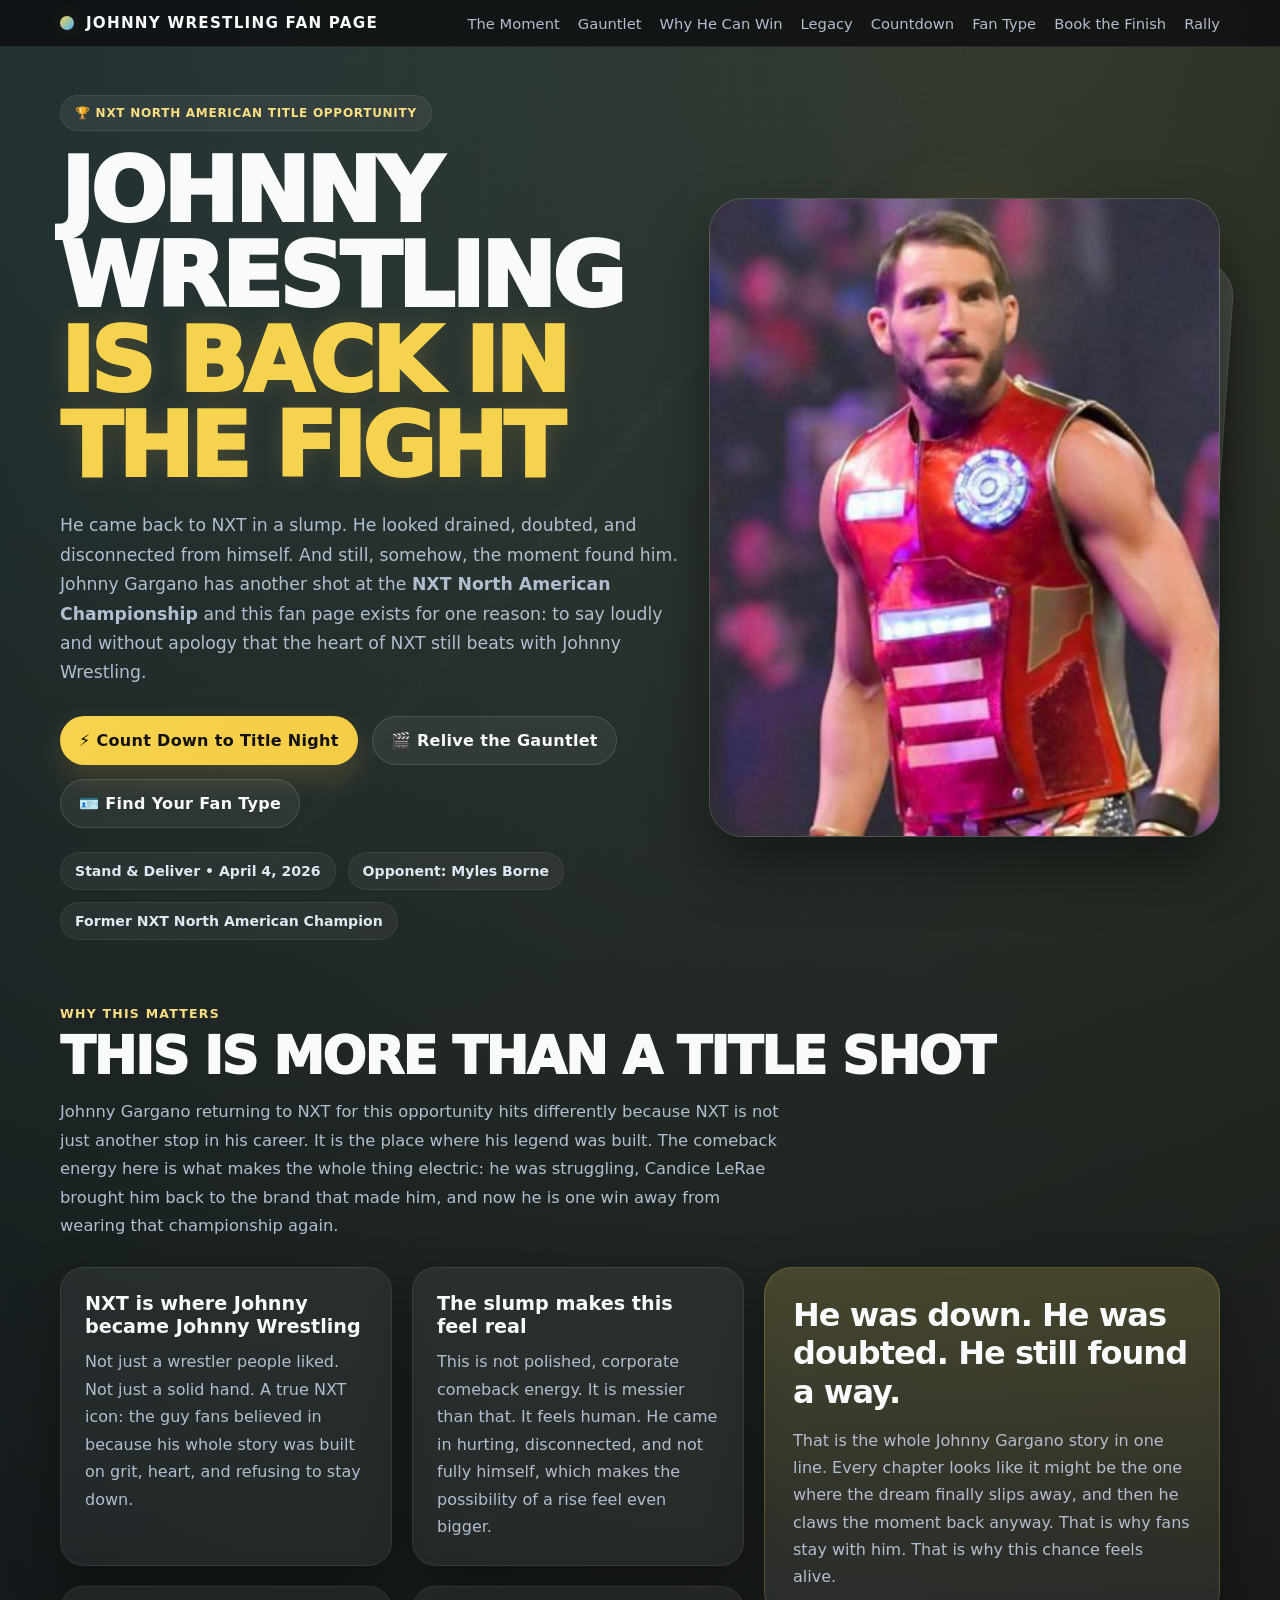
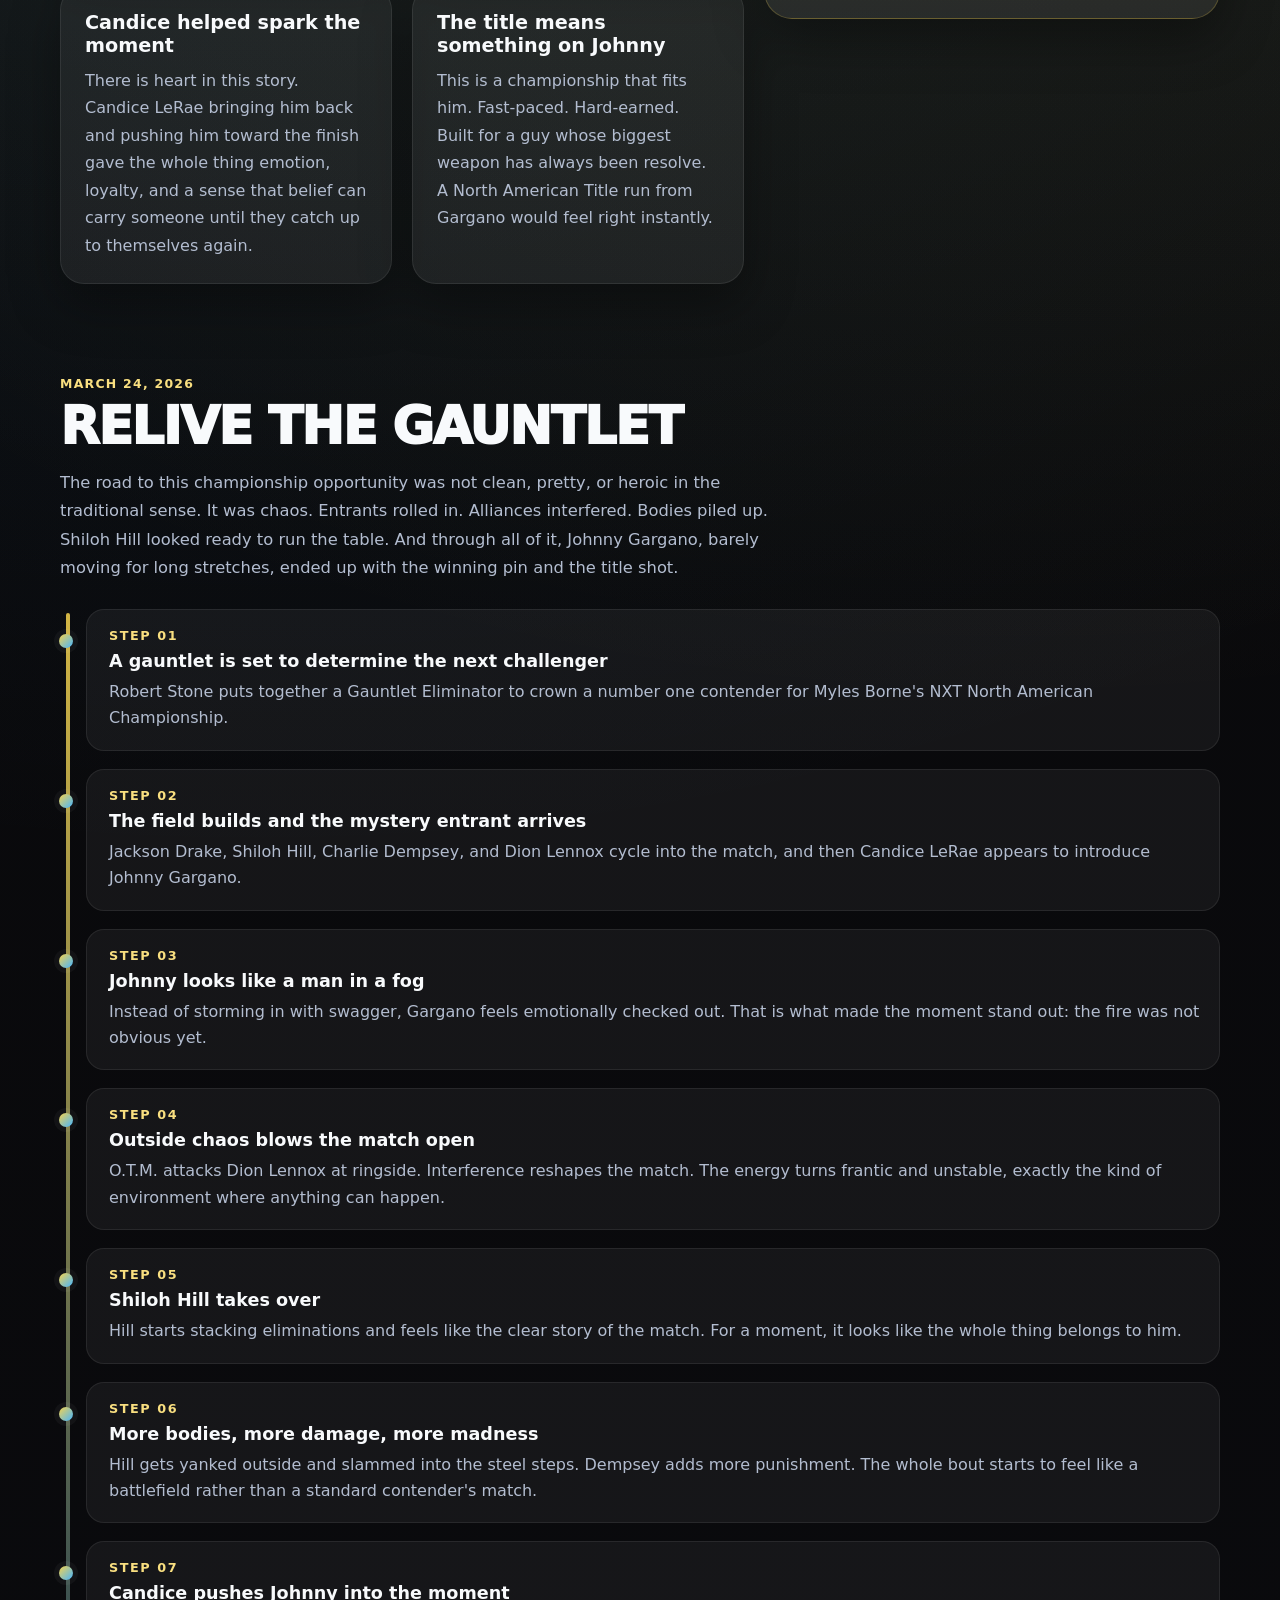
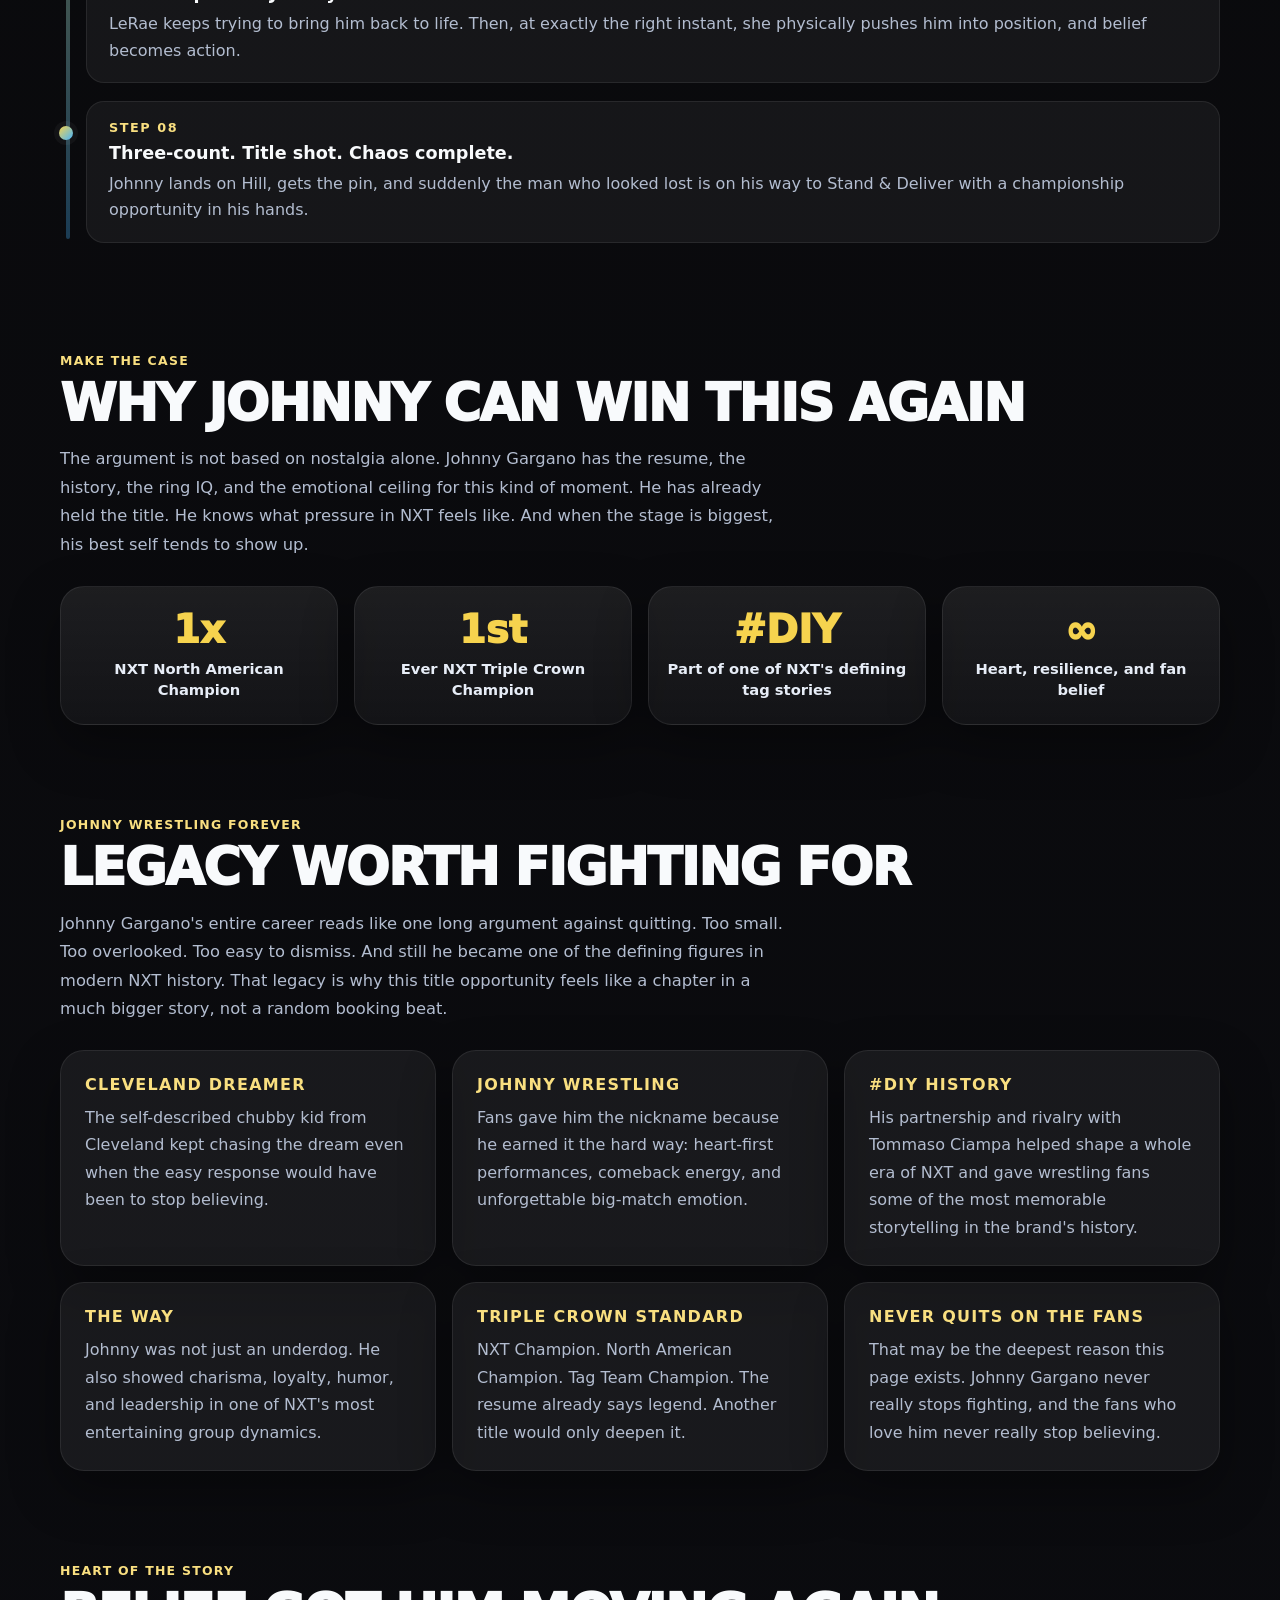
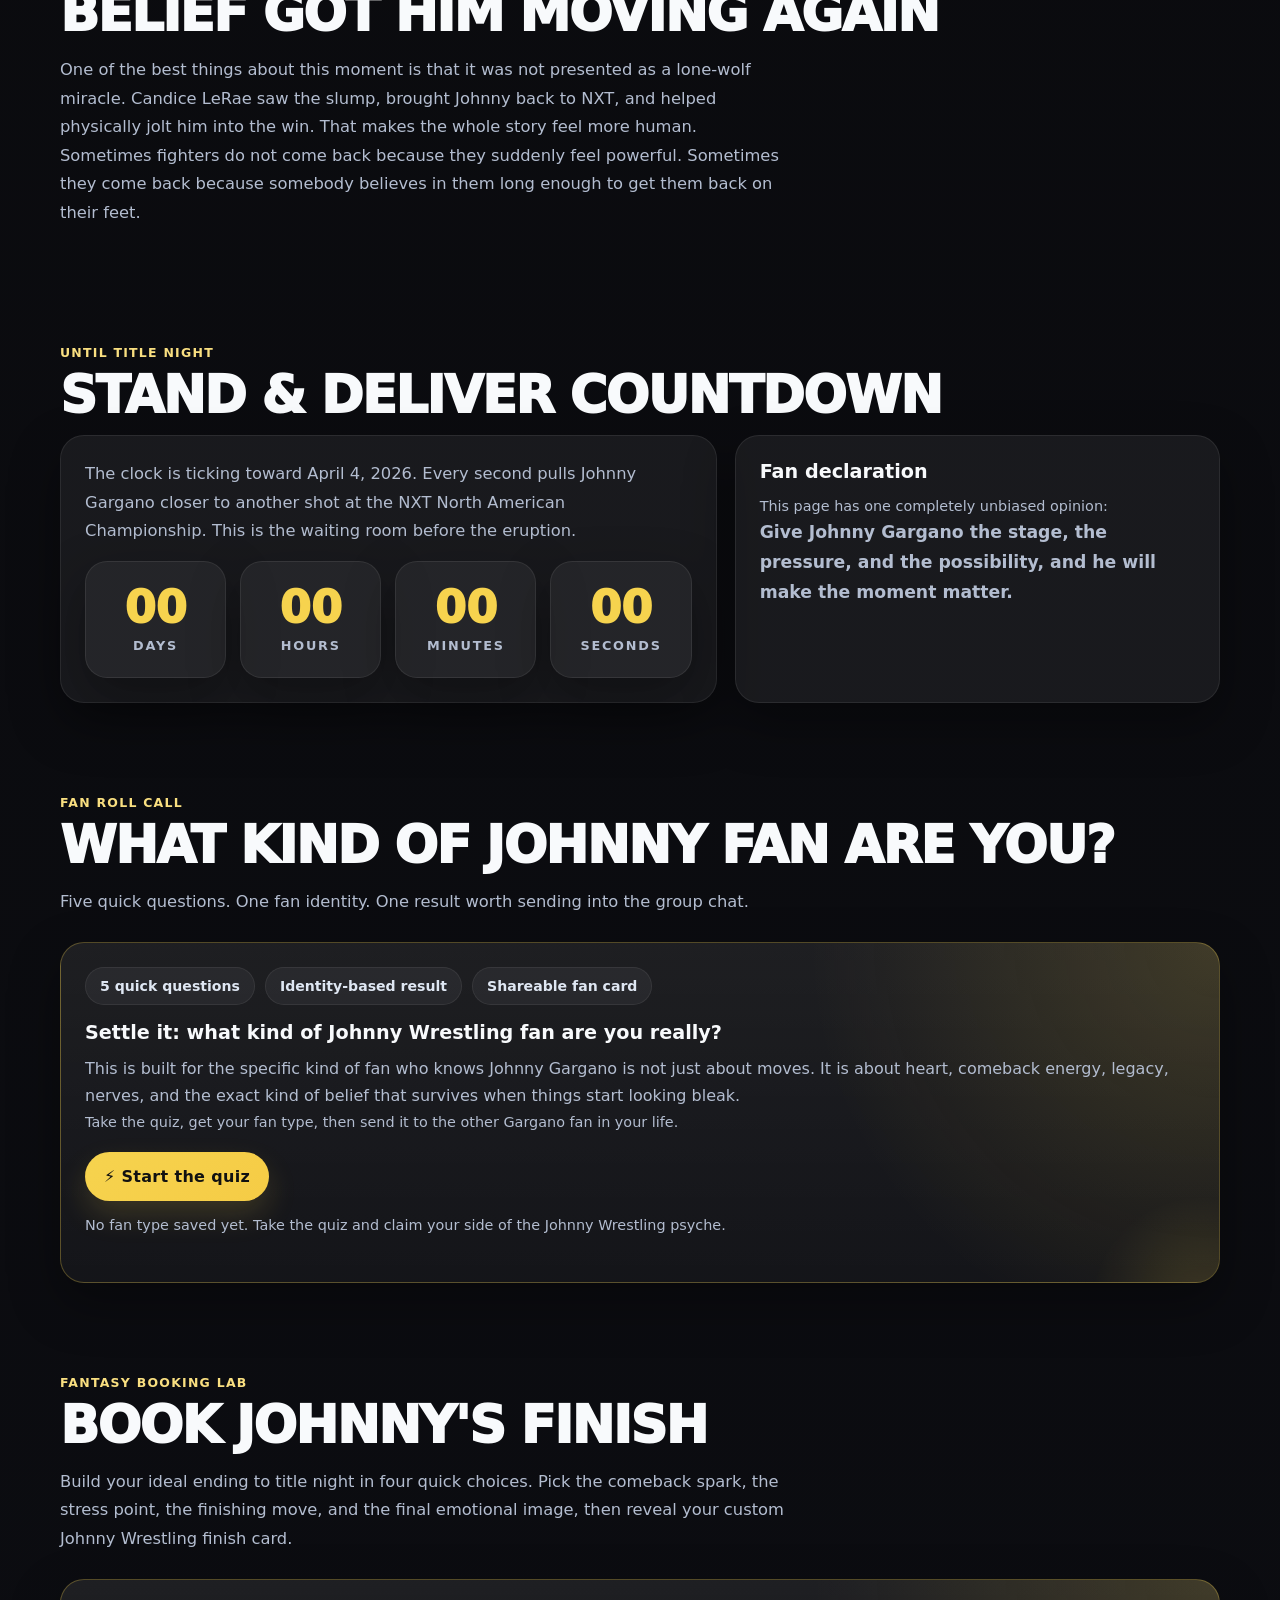
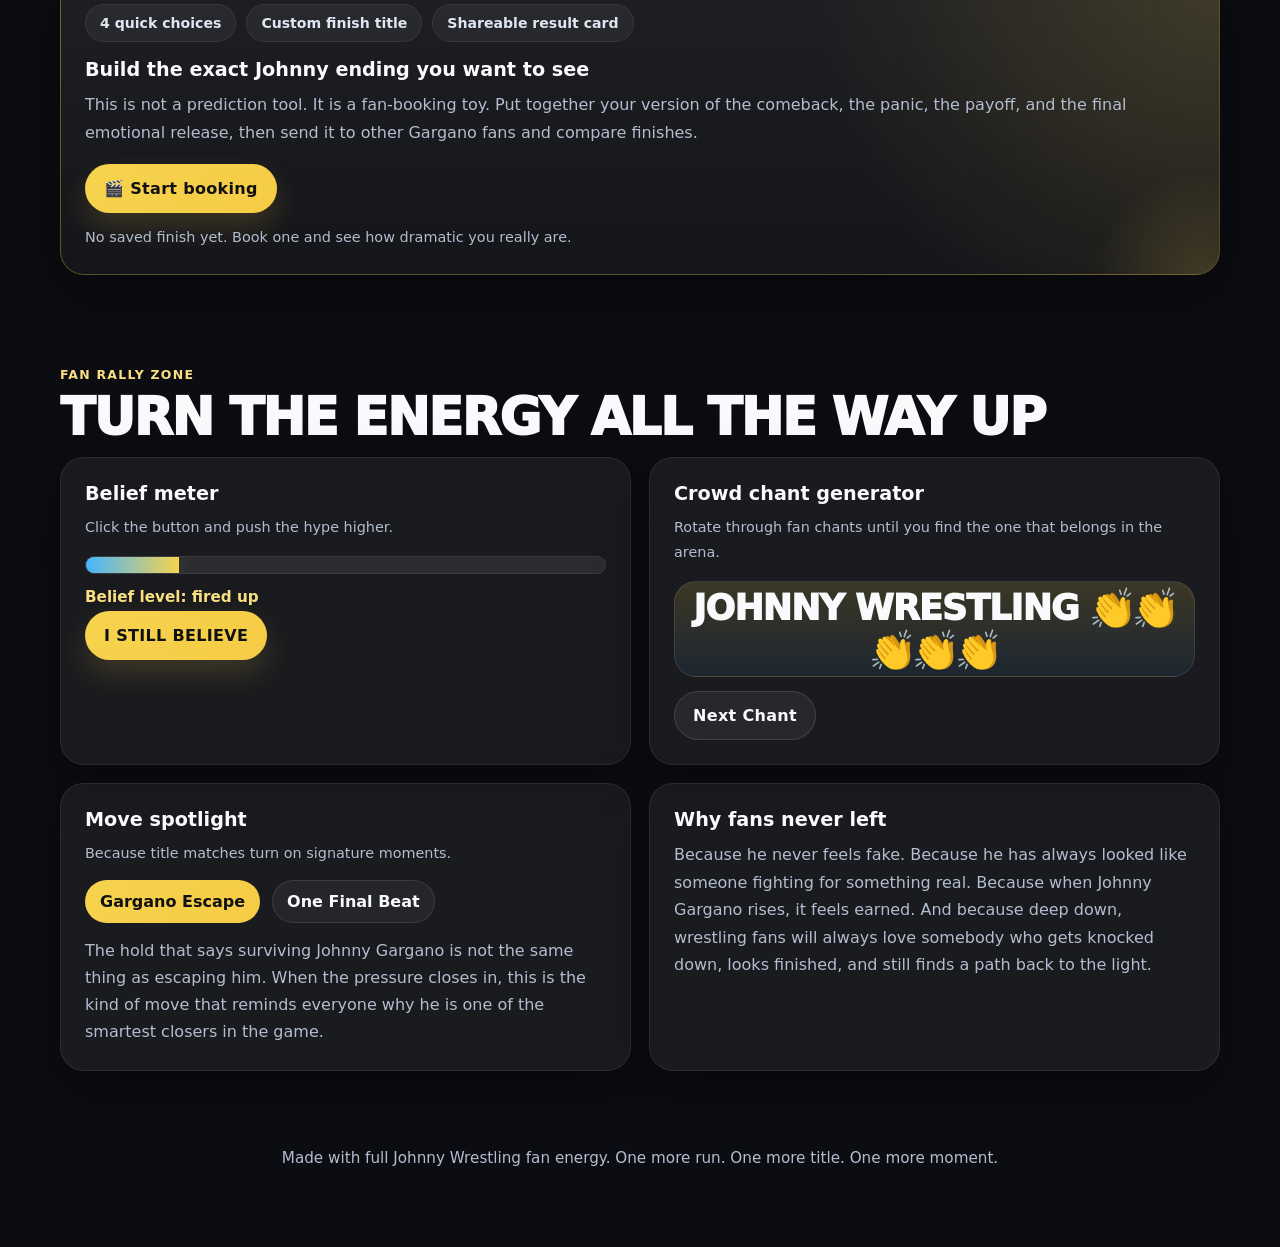
==== index.html @ b60ebd08 "Refactor site into modular static architecture" ====
<!DOCTYPE html>
<html lang="en">
<head>
  <meta charset="UTF-8" />
  <meta name="viewport" content="width=device-width, initial-scale=1.0" />
  <meta
    name="description"
    content="A Johnny Gargano fan microsite counting down to Stand & Deliver, with a fan-type quiz, fantasy booking tool, and rally-zone interactions."
  />
  <title>Johnny Wrestling | One More Run</title>
  <link rel="preload" href="assets/johnny-hero.jpg" as="image" />
  <link rel="stylesheet" href="styles/tokens.css" />
  <link rel="stylesheet" href="styles/base.css" />
  <link rel="stylesheet" href="styles/features.css" />
</head>
<body>
  <header class="topbar">
    <div class="topbar-inner">
      <div class="brand"><span class="brand-badge"></span> Johnny Wrestling Fan Page</div>
      <nav class="nav">
        <a href="#moment">The Moment</a>
        <a href="#gauntlet">Gauntlet</a>
        <a href="#why">Why He Can Win</a>
        <a href="#legacy">Legacy</a>
        <a href="#countdown">Countdown</a>
        <a href="#fan-type">Fan Type</a>
        <a href="#book-finish">Book the Finish</a>
        <a href="#rally">Rally</a>
      </nav>
    </div>
  </header>

  <main class="wrap">
    <section class="hero" id="top">
      <div class="hero-copy reveal visible">
        <div class="eyebrow">🏆 NXT North American Title Opportunity</div>
        <h1>
          Johnny Wrestling
          <span class="headline-accent">is back in the fight</span>
        </h1>
        <p class="subcopy">
          He came back to NXT in a slump. He looked drained, doubted, and disconnected from himself. And still, somehow,
          the moment found him. Johnny Gargano has another shot at the <strong>NXT North American Championship</strong> and
          this fan page exists for one reason: to say loudly and without apology that the heart of NXT still beats with
          Johnny Wrestling.
        </p>
        <div class="cta-row">
          <a class="btn btn-primary" href="#countdown">⚡ Count Down to Title Night</a>
          <a class="btn btn-secondary" href="#gauntlet">🎬 Relive the Gauntlet</a>
          <a class="btn btn-secondary" href="#fan-type">🪪 Find Your Fan Type</a>
        </div>
        <div class="hero-meta">
          <div class="pill">Stand &amp; Deliver • April 4, 2026</div>
          <div class="pill">Opponent: Myles Borne</div>
          <div class="pill">Former NXT North American Champion</div>
        </div>
      </div>

      <div class="hero-visual reveal visible">
        <div class="hero-card"></div>
        <div class="hero-ring"></div>
        <div class="hero-ring r2"></div>
        <div class="hero-photo-frame">
          <img class="hero-image" src="assets/johnny-hero.jpg" alt="Johnny Gargano in red gear in an arena" />
        </div>
        <div class="hero-flare"></div>
      </div>
    </section>

    <section class="section reveal" id="moment">
      <div class="section-kicker">Why this matters</div>
      <h2 class="section-title">This is more than a title shot</h2>
      <p class="section-lead">
        Johnny Gargano returning to NXT for this opportunity hits differently because NXT is not just another stop in his
        career. It is the place where his legend was built. The comeback energy here is what makes the whole thing electric:
        he was struggling, Candice LeRae brought him back to the brand that made him, and now he is one win away from
        wearing that championship again.
      </p>

      <div class="moment-grid">
        <div class="grid-2">
          <article class="card">
            <h3>NXT is where Johnny became Johnny Wrestling</h3>
            <p>Not just a wrestler people liked. Not just a solid hand. A true NXT icon: the guy fans believed in because his whole story was built on grit, heart, and refusing to stay down.</p>
          </article>
          <article class="card">
            <h3>The slump makes this feel real</h3>
            <p>This is not polished, corporate comeback energy. It is messier than that. It feels human. He came in hurting, disconnected, and not fully himself, which makes the possibility of a rise feel even bigger.</p>
          </article>
          <article class="card">
            <h3>Candice helped spark the moment</h3>
            <p>There is heart in this story. Candice LeRae bringing him back and pushing him toward the finish gave the whole thing emotion, loyalty, and a sense that belief can carry someone until they catch up to themselves again.</p>
          </article>
          <article class="card">
            <h3>The title means something on Johnny</h3>
            <p>This is a championship that fits him. Fast-paced. Hard-earned. Built for a guy whose biggest weapon has always been resolve. A North American Title run from Gargano would feel right instantly.</p>
          </article>
        </div>

        <aside class="quote-panel">
          <blockquote>He was down. He was doubted. He still found a way.</blockquote>
          <p>
            That is the whole Johnny Gargano story in one line. Every chapter looks like it might be the one where the dream
            finally slips away, and then he claws the moment back anyway. That is why fans stay with him. That is why this
            chance feels alive.
          </p>
        </aside>
      </div>
    </section>

    <section class="section reveal" id="gauntlet">
      <div class="section-kicker">March 24, 2026</div>
      <h2 class="section-title">Relive the gauntlet</h2>
      <p class="section-lead">
        The road to this championship opportunity was not clean, pretty, or heroic in the traditional sense. It was chaos.
        Entrants rolled in. Alliances interfered. Bodies piled up. Shiloh Hill looked ready to run the table. And through all
        of it, Johnny Gargano, barely moving for long stretches, ended up with the winning pin and the title shot.
      </p>

      <div class="timeline">
        <article class="step"><div class="num">Step 01</div><h4>A gauntlet is set to determine the next challenger</h4><p>Robert Stone puts together a Gauntlet Eliminator to crown a number one contender for Myles Borne's NXT North American Championship.</p></article>
        <article class="step"><div class="num">Step 02</div><h4>The field builds and the mystery entrant arrives</h4><p>Jackson Drake, Shiloh Hill, Charlie Dempsey, and Dion Lennox cycle into the match, and then Candice LeRae appears to introduce Johnny Gargano.</p></article>
        <article class="step"><div class="num">Step 03</div><h4>Johnny looks like a man in a fog</h4><p>Instead of storming in with swagger, Gargano feels emotionally checked out. That is what made the moment stand out: the fire was not obvious yet.</p></article>
        <article class="step"><div class="num">Step 04</div><h4>Outside chaos blows the match open</h4><p>O.T.M. attacks Dion Lennox at ringside. Interference reshapes the match. The energy turns frantic and unstable, exactly the kind of environment where anything can happen.</p></article>
        <article class="step"><div class="num">Step 05</div><h4>Shiloh Hill takes over</h4><p>Hill starts stacking eliminations and feels like the clear story of the match. For a moment, it looks like the whole thing belongs to him.</p></article>
        <article class="step"><div class="num">Step 06</div><h4>More bodies, more damage, more madness</h4><p>Hill gets yanked outside and slammed into the steel steps. Dempsey adds more punishment. The whole bout starts to feel like a battlefield rather than a standard contender's match.</p></article>
        <article class="step"><div class="num">Step 07</div><h4>Candice pushes Johnny into the moment</h4><p>LeRae keeps trying to bring him back to life. Then, at exactly the right instant, she physically pushes him into position, and belief becomes action.</p></article>
        <article class="step"><div class="num">Step 08</div><h4>Three-count. Title shot. Chaos complete.</h4><p>Johnny lands on Hill, gets the pin, and suddenly the man who looked lost is on his way to Stand &amp; Deliver with a championship opportunity in his hands.</p></article>
      </div>
    </section>

    <section class="section reveal" id="why">
      <div class="section-kicker">Make the case</div>
      <h2 class="section-title">Why Johnny can win this again</h2>
      <p class="section-lead">
        The argument is not based on nostalgia alone. Johnny Gargano has the resume, the history, the ring IQ, and the
        emotional ceiling for this kind of moment. He has already held the title. He knows what pressure in NXT feels like.
        And when the stage is biggest, his best self tends to show up.
      </p>

      <div class="stats">
        <div class="stat"><div class="big">1x</div><div class="label">NXT North American Champion</div></div>
        <div class="stat"><div class="big">1st</div><div class="label">Ever NXT Triple Crown Champion</div></div>
        <div class="stat"><div class="big">#DIY</div><div class="label">Part of one of NXT's defining tag stories</div></div>
        <div class="stat"><div class="big">∞</div><div class="label">Heart, resilience, and fan belief</div></div>
      </div>
    </section>

    <section class="section reveal" id="legacy">
      <div class="section-kicker">Johnny Wrestling forever</div>
      <h2 class="section-title">Legacy worth fighting for</h2>
      <p class="section-lead">
        Johnny Gargano's entire career reads like one long argument against quitting. Too small. Too overlooked. Too easy
        to dismiss. And still he became one of the defining figures in modern NXT history. That legacy is why this title
        opportunity feels like a chapter in a much bigger story, not a random booking beat.
      </p>

      <div class="legacy-grid">
        <article class="card legacy-item"><div class="legacy-title">Cleveland dreamer</div><p>The self-described chubby kid from Cleveland kept chasing the dream even when the easy response would have been to stop believing.</p></article>
        <article class="card legacy-item"><div class="legacy-title">Johnny Wrestling</div><p>Fans gave him the nickname because he earned it the hard way: heart-first performances, comeback energy, and unforgettable big-match emotion.</p></article>
        <article class="card legacy-item"><div class="legacy-title">#DIY history</div><p>His partnership and rivalry with Tommaso Ciampa helped shape a whole era of NXT and gave wrestling fans some of the most memorable storytelling in the brand's history.</p></article>
        <article class="card legacy-item"><div class="legacy-title">The Way</div><p>Johnny was not just an underdog. He also showed charisma, loyalty, humor, and leadership in one of NXT's most entertaining group dynamics.</p></article>
        <article class="card legacy-item"><div class="legacy-title">Triple Crown standard</div><p>NXT Champion. North American Champion. Tag Team Champion. The resume already says legend. Another title would only deepen it.</p></article>
        <article class="card legacy-item"><div class="legacy-title">Never quits on the fans</div><p>That may be the deepest reason this page exists. Johnny Gargano never really stops fighting, and the fans who love him never really stop believing.</p></article>
      </div>
    </section>

    <section class="section reveal" id="candice">
      <div class="section-kicker">Heart of the story</div>
      <h2 class="section-title">Belief got him moving again</h2>
      <p class="section-lead">
        One of the best things about this moment is that it was not presented as a lone-wolf miracle. Candice LeRae saw the
        slump, brought Johnny back to NXT, and helped physically jolt him into the win. That makes the whole story feel more
        human. Sometimes fighters do not come back because they suddenly feel powerful. Sometimes they come back because
        somebody believes in them long enough to get them back on their feet.
      </p>
    </section>

    <section class="section reveal" id="countdown">
      <div class="section-kicker">Until title night</div>
      <h2 class="section-title">Stand &amp; Deliver countdown</h2>
      <div class="countdown-wrap">
        <div class="card">
          <p class="section-lead" style="margin-bottom:0; max-width:none;">
            The clock is ticking toward April 4, 2026. Every second pulls Johnny Gargano closer to another shot at the NXT
            North American Championship. This is the waiting room before the eruption.
          </p>
          <div class="countdown" aria-label="Countdown to Stand and Deliver">
            <div class="time-box"><div class="value" id="days">00</div><div class="unit">Days</div></div>
            <div class="time-box"><div class="value" id="hours">00</div><div class="unit">Hours</div></div>
            <div class="time-box"><div class="value" id="minutes">00</div><div class="unit">Minutes</div></div>
            <div class="time-box"><div class="value" id="seconds">00</div><div class="unit">Seconds</div></div>
          </div>
        </div>
        <aside class="card">
          <h3 style="margin-top:0;">Fan declaration</h3>
          <p class="small">This page has one completely unbiased opinion:</p>
          <p class="fan-line" id="fanDeclaration">Give Johnny Gargano the stage, the pressure, and the possibility, and he will make the moment matter.</p>
        </aside>
      </div>
    </section>

    <section class="section reveal" id="fan-type">
      <div class="section-kicker">Fan roll call</div>
      <h2 class="section-title">What kind of Johnny fan are you?</h2>
      <p class="section-lead">Five quick questions. One fan identity. One result worth sending into the group chat.</p>

      <div class="quiz-shell card" id="quizShell" data-state="intro">
        <div class="quiz-intro">
          <div class="quiz-meta">
            <div class="pill">5 quick questions</div>
            <div class="pill">Identity-based result</div>
            <div class="pill">Shareable fan card</div>
          </div>
          <h3>Settle it: what kind of Johnny Wrestling fan are you really?</h3>
          <p>This is built for the specific kind of fan who knows Johnny Gargano is not just about moves. It is about heart, comeback energy, legacy, nerves, and the exact kind of belief that survives when things start looking bleak.</p>
          <p class="small">Take the quiz, get your fan type, then send it to the other Gargano fan in your life.</p>
          <div class="cta-row intro-actions">
            <button class="btn btn-primary" id="startQuizBtn" type="button">⚡ Start the quiz</button>
          </div>
          <p class="small last-result-line" id="lastResultLine"></p>
          <p class="small unlock-note" id="unlockNote"></p>
        </div>

        <div class="quiz-stage" id="quizStage" aria-live="polite">
          <div class="quiz-progress-row">
            <div>
              <div class="quiz-progress-label">Fan type scan in progress</div>
              <div id="quizProgressCopy">Question 1 of 5</div>
            </div>
          </div>
          <div class="quiz-progress-bar"><div class="quiz-progress-fill" id="quizProgressFill"></div></div>
          <h3 class="quiz-question" id="quizQuestion"></h3>
          <div class="quiz-options" id="quizOptions"></div>
        </div>

        <div class="quiz-loading" id="quizLoading" aria-live="polite">
          <div class="loading-ring" aria-hidden="true"></div>
          <h3 class="loading-title">Scanning the arena...</h3>
          <p class="loading-copy">Checking your panic threshold, comeback tolerance, legacy instincts, and Johnny Wrestling faith level.</p>
        </div>

        <div class="quiz-result" id="quizResult" aria-live="polite">
          <div class="result-card-panel">
            <div class="result-badge">Your Johnny fan type</div>
            <h3 class="result-title" id="resultTitle"></h3>
            <p class="result-subtitle" id="resultSubtitle"></p>
            <p class="result-description" id="resultDescription"></p>
            <blockquote class="result-quote" id="resultQuote"></blockquote>
            <div class="share-actions">
              <button class="btn btn-primary" id="nativeShareBtn" type="button">Share result</button>
              <button class="btn btn-secondary" id="copyResultBtn" type="button">Copy result text</button>
              <button class="btn btn-secondary" id="copyLinkBtn" type="button">Copy link</button>
              <button class="btn btn-secondary" id="downloadCardBtn" type="button">Download fan card</button>
              <button class="btn btn-secondary" id="retakeQuizBtn" type="button">Retake quiz</button>
            </div>
            <p class="small copy-status" id="copyStatus"></p>
            <div class="share-preview" id="sharePreview"></div>
          </div>
        </div>
      </div>
    </section>

    <section class="section reveal" id="book-finish">
      <div class="section-kicker">Fantasy booking lab</div>
      <h2 class="section-title">Book Johnny's finish</h2>
      <p class="section-lead">Build your ideal ending to title night in four quick choices. Pick the comeback spark, the stress point, the finishing move, and the final emotional image, then reveal your custom Johnny Wrestling finish card.</p>

      <div class="bf-shell card" id="bfShell" data-state="intro">
        <div class="bf-intro">
          <div class="quiz-meta">
            <div class="pill">4 quick choices</div>
            <div class="pill">Custom finish title</div>
            <div class="pill">Shareable result card</div>
          </div>
          <h3>Build the exact Johnny ending you want to see</h3>
          <p>This is not a prediction tool. It is a fan-booking toy. Put together your version of the comeback, the panic, the payoff, and the final emotional release, then send it to other Gargano fans and compare finishes.</p>
          <div class="cta-row intro-actions">
            <button class="btn btn-primary" id="bfStartBtn" type="button">🎬 Start booking</button>
          </div>
          <p class="small" id="bfLastLine"></p>
        </div>

        <div class="bf-stage" aria-live="polite">
          <div class="bf-progress-row">
            <div>
              <div class="quiz-progress-label">Booking in progress</div>
              <div id="bfProgressCopy">Step 1 of 4</div>
            </div>
          </div>
          <div class="quiz-progress-bar"><div class="bf-progress-fill" id="bfProgressFill"></div></div>
          <h3 class="bf-question" id="bfQuestion"></h3>
          <div class="bf-options" id="bfOptions"></div>
        </div>

        <div class="bf-loading" aria-live="polite">
          <div class="bf-loading-orb" aria-hidden="true"></div>
          <h3 class="bf-loading-title">Booking the finish...</h3>
          <p class="bf-loading-copy">Checking panic, payoff, crowd energy, and Johnny Wrestling heart level.</p>
        </div>

        <div class="bf-result" aria-live="polite">
          <div class="bf-result-panel">
            <div class="result-badge">Your booked finish</div>
            <h3 class="result-title" id="bfResultTitle"></h3>
            <p class="result-subtitle" id="bfResultSubtitle"></p>
            <p class="result-description" id="bfResultSummary"></p>
            <div class="bf-tag-grid" id="bfResultTags"></div>
            <div class="share-actions top-gap">
              <button class="btn btn-primary" id="bfShareBtn" type="button">Share finish</button>
              <button class="btn btn-secondary" id="bfCopyTextBtn" type="button">Copy result text</button>
              <button class="btn btn-secondary" id="bfCopyLinkBtn" type="button">Copy link</button>
              <button class="btn btn-secondary" id="bfDownloadBtn" type="button">Download card</button>
              <button class="btn btn-secondary" id="bfRetakeBtn" type="button">Book another finish</button>
            </div>
            <p class="small copy-status" id="bfStatus"></p>
            <div class="bf-share-preview" id="bfSharePreview"></div>
          </div>
        </div>
      </div>
    </section>

    <section class="section reveal" id="rally">
      <div class="section-kicker">Fan rally zone</div>
      <h2 class="section-title">Turn the energy all the way up</h2>
      <div class="rally-grid">
        <article class="card">
          <h3 class="flush-top">Belief meter</h3>
          <p class="small">Click the button and push the hype higher.</p>
          <div class="meter-shell"><div class="meter-fill" id="meterFill"></div></div>
          <div class="meter-value" id="meterValue">Belief level: fired up</div>
          <button class="btn btn-primary" id="believeBtn" type="button">I STILL BELIEVE</button>
        </article>

        <article class="card">
          <h3 class="flush-top">Crowd chant generator</h3>
          <p class="small">Rotate through fan chants until you find the one that belongs in the arena.</p>
          <div class="chant-box" id="chantBox">JOHNNY WRESTLING 👏👏👏👏👏</div>
          <button class="btn btn-secondary" id="chantBtn" type="button">Next Chant</button>
          <p class="small top-gap-small" id="secretChantLine"></p>
        </article>

        <article class="card">
          <h3 class="flush-top">Move spotlight</h3>
          <p class="small">Because title matches turn on signature moments.</p>
          <div class="move-tabs">
            <button class="tab active" data-move="escape" type="button">Gargano Escape</button>
            <button class="tab" data-move="beat" type="button">One Final Beat</button>
          </div>
          <div class="move-copy" id="moveCopy">The hold that says surviving Johnny Gargano is not the same thing as escaping him. When the pressure closes in, this is the kind of move that reminds everyone why he is one of the smartest closers in the game.</div>
        </article>

        <article class="card">
          <h3 class="flush-top">Why fans never left</h3>
          <p>Because he never feels fake. Because he has always looked like someone fighting for something real. Because when Johnny Gargano rises, it feels earned. And because deep down, wrestling fans will always love somebody who gets knocked down, looks finished, and still finds a path back to the light.</p>
        </article>
      </div>
    </section>

    <footer class="footer">
      Made with full Johnny Wrestling fan energy. One more run. One more title. One more moment.
    </footer>
  </main>

  <script type="module" src="scripts/main.js"></script>
</body>
</html>
---- styles/tokens.css ----
:root {
  --bg: #09090b;
  --bg-soft: #111217;
  --panel: rgba(255, 255, 255, 0.06);
  --panel-strong: rgba(255, 255, 255, 0.1);
  --text: #f8fafc;
  --muted: #b3bdd0;
  --gold: #f6d34e;
  --gold-2: #ffea96;
  --blue: #46b5ff;
  --red: #ff5d5d;
  --violet: #9e7bff;
  --emerald: #6df3b2;
  --orange: #ff9d66;
  --shadow: 0 20px 50px rgba(0, 0, 0, 0.35);
  --radius: 24px;
  --max: 1200px;
  --fan-accent: var(--gold);
  --fan-accent-soft: rgba(246, 211, 78, 0.16);
}

body[data-fan-type="believer"] {
  --fan-accent: var(--gold);
  --fan-accent-soft: rgba(246, 211, 78, 0.18);
}

body[data-fan-type="historian"] {
  --fan-accent: var(--blue);
  --fan-accent-soft: rgba(70, 181, 255, 0.18);
}

body[data-fan-type="comeback"] {
  --fan-accent: var(--orange);
  --fan-accent-soft: rgba(255, 157, 102, 0.18);
}

body[data-fan-type="prophet"] {
  --fan-accent: var(--emerald);
  --fan-accent-soft: rgba(109, 243, 178, 0.18);
}

body[data-fan-type="loyalist"] {
  --fan-accent: var(--violet);
  --fan-accent-soft: rgba(158, 123, 255, 0.18);
}
---- styles/base.css ----
* {
  box-sizing: border-box;
}

html {
  scroll-behavior: smooth;
}

body {
  margin: 0;
  font-family: Inter, system-ui, -apple-system, BlinkMacSystemFont, "Segoe UI", sans-serif;
  background:
    radial-gradient(circle at 20% 0%, rgba(70, 181, 255, 0.16), transparent 32%),
    radial-gradient(circle at 80% 0%, rgba(246, 211, 78, 0.18), transparent 30%),
    linear-gradient(180deg, #050507 0%, #09090b 20%, #0c0d12 100%);
  color: var(--text);
  overflow-x: hidden;
}

body::before {
  content: "";
  position: fixed;
  inset: 0;
  pointer-events: none;
  background:
    linear-gradient(130deg, transparent 0 48%, rgba(255, 255, 255, 0.03) 49%, transparent 50%),
    linear-gradient(90deg, rgba(255, 255, 255, 0.02) 1px, transparent 1px),
    linear-gradient(rgba(255, 255, 255, 0.02) 1px, transparent 1px);
  background-size: auto, 30px 30px, 30px 30px;
  mask-image: radial-gradient(circle at center, black 60%, transparent 95%);
  opacity: 0.5;
}

a {
  color: inherit;
  text-decoration: none;
}

button,
input,
textarea,
select {
  font: inherit;
}

:focus-visible {
  outline: 2px solid var(--fan-accent);
  outline-offset: 3px;
}

.topbar {
  position: sticky;
  top: 0;
  z-index: 50;
  backdrop-filter: blur(12px);
  background: rgba(8, 8, 10, 0.7);
  border-bottom: 1px solid rgba(255, 255, 255, 0.08);
}

.topbar-inner {
  max-width: var(--max);
  margin: 0 auto;
  padding: 14px 20px;
  display: flex;
  align-items: center;
  justify-content: space-between;
  gap: 16px;
}

.brand {
  font-weight: 900;
  letter-spacing: 0.08em;
  text-transform: uppercase;
  font-size: 0.95rem;
  display: flex;
  align-items: center;
  gap: 12px;
}

.brand-badge {
  width: 14px;
  height: 14px;
  border-radius: 999px;
  background: linear-gradient(135deg, var(--fan-accent), var(--blue));
  box-shadow: 0 0 18px var(--fan-accent-soft);
}

.nav {
  display: flex;
  gap: 18px;
  flex-wrap: wrap;
  font-size: 0.92rem;
  color: var(--muted);
}

.nav a:hover,
.nav a.active {
  color: var(--text);
}

.wrap {
  max-width: var(--max);
  margin: 0 auto;
  padding: 0 20px 70px;
}

.hero {
  min-height: 92vh;
  display: grid;
  grid-template-columns: 1.1fr 0.9fr;
  align-items: center;
  gap: 24px;
  position: relative;
  padding: 48px 0 20px;
}

.hero::after {
  content: "";
  position: absolute;
  inset: 12% 10% auto auto;
  width: 260px;
  height: 260px;
  border-radius: 50%;
  background: radial-gradient(circle, var(--fan-accent-soft), transparent 70%);
  filter: blur(20px);
  pointer-events: none;
}

.eyebrow {
  display: inline-flex;
  align-items: center;
  gap: 10px;
  padding: 10px 14px;
  border-radius: 999px;
  background: rgba(255, 255, 255, 0.06);
  border: 1px solid rgba(255, 255, 255, 0.08);
  color: color-mix(in srgb, var(--fan-accent) 72%, white 28%);
  font-weight: 700;
  letter-spacing: 0.06em;
  text-transform: uppercase;
  font-size: 0.75rem;
  margin-bottom: 18px;
}

h1 {
  margin: 0;
  font-size: clamp(2.8rem, 7vw, 6.5rem);
  line-height: 0.95;
  letter-spacing: -0.04em;
  text-transform: uppercase;
  font-weight: 1000;
  text-wrap: balance;
}

.headline-accent {
  display: block;
  color: var(--fan-accent);
  text-shadow: 0 0 24px var(--fan-accent-soft);
}

.subcopy {
  color: var(--muted);
  font-size: 1.08rem;
  line-height: 1.7;
  max-width: 58ch;
  margin: 22px 0 28px;
}

.cta-row {
  display: flex;
  gap: 14px;
  flex-wrap: wrap;
  margin-bottom: 24px;
}

.btn {
  padding: 14px 18px;
  border-radius: 999px;
  border: 1px solid rgba(255, 255, 255, 0.12);
  font-weight: 800;
  letter-spacing: 0.02em;
  transition: transform 0.18s ease, border-color 0.18s ease, background 0.18s ease, opacity 0.18s ease;
  display: inline-flex;
  align-items: center;
  gap: 10px;
  cursor: pointer;
}

.btn:hover {
  transform: translateY(-2px);
}

.btn:disabled {
  opacity: 0.55;
  cursor: not-allowed;
  transform: none;
}

.btn-primary {
  background: linear-gradient(135deg, var(--fan-accent), color-mix(in srgb, var(--fan-accent) 72%, #f4b92f 28%));
  color: #111;
  border-color: transparent;
  box-shadow: 0 14px 30px var(--fan-accent-soft);
}

.btn-secondary {
  background: rgba(255, 255, 255, 0.06);
  color: var(--text);
}

.hero-meta {
  display: flex;
  gap: 12px;
  flex-wrap: wrap;
  margin-top: 18px;
}

.pill {
  padding: 10px 14px;
  background: rgba(255, 255, 255, 0.05);
  color: #dfe7f3;
  border: 1px solid rgba(255, 255, 255, 0.07);
  border-radius: 999px;
  font-size: 0.88rem;
  font-weight: 700;
}

.hero-visual {
  position: relative;
  min-height: 520px;
  display: flex;
  align-items: center;
  justify-content: center;
}

.hero-photo-frame {
  position: relative;
  z-index: 2;
  width: min(560px, 100%);
  aspect-ratio: 4 / 5;
  border-radius: 34px;
  overflow: hidden;
  border: 1px solid rgba(255, 255, 255, 0.12);
  box-shadow: 0 28px 60px rgba(0, 0, 0, 0.42);
  background: linear-gradient(180deg, rgba(255, 255, 255, 0.08), rgba(255, 255, 255, 0.04));
  animation: float 4s ease-in-out infinite;
}

.hero-card {
  position: absolute;
  inset: 8% 0 auto auto;
  width: min(420px, 100%);
  aspect-ratio: 1 / 1.1;
  border-radius: 34px;
  background:
    radial-gradient(circle at 70% 20%, rgba(70, 181, 255, 0.22), transparent 30%),
    radial-gradient(circle at 25% 15%, var(--fan-accent-soft), transparent 28%),
    linear-gradient(180deg, rgba(255, 255, 255, 0.12), rgba(255, 255, 255, 0.04));
  border: 1px solid rgba(255, 255, 255, 0.1);
  box-shadow: var(--shadow);
  transform: rotate(4deg);
}

.hero-image {
  position: absolute;
  inset: 0;
  width: 100%;
  height: 100%;
  object-fit: cover;
  object-position: center top;
  z-index: 2;
}

.hero-ring {
  position: absolute;
  width: 70%;
  aspect-ratio: 1 / 1;
  border: 2px solid var(--fan-accent-soft);
  border-radius: 50%;
  z-index: 0;
  filter: blur(0.2px);
}

.hero-ring.r2 {
  width: 85%;
  border-color: rgba(70, 181, 255, 0.14);
  transform: rotate(9deg);
}

.hero-flare {
  position: absolute;
  bottom: 11%;
  left: 50%;
  transform: translateX(-50%);
  width: 70%;
  height: 40px;
  background: radial-gradient(circle, var(--fan-accent-soft), transparent 70%);
  filter: blur(20px);
  z-index: 0;
}

.section {
  padding: 46px 0;
}

.section-title {
  margin: 0 0 14px;
  font-size: clamp(2rem, 4vw, 3.2rem);
  line-height: 1;
  font-weight: 950;
  text-transform: uppercase;
  letter-spacing: -0.03em;
}

.section-kicker {
  color: color-mix(in srgb, var(--fan-accent) 72%, white 28%);
  text-transform: uppercase;
  letter-spacing: 0.1em;
  font-size: 0.78rem;
  font-weight: 800;
  margin-bottom: 10px;
}

.section-lead {
  max-width: 70ch;
  color: var(--muted);
  line-height: 1.75;
  font-size: 1.02rem;
  margin-bottom: 26px;
}

.grid-2 {
  display: grid;
  grid-template-columns: repeat(2, minmax(0, 1fr));
  gap: 20px;
}

.card {
  background: var(--panel);
  border: 1px solid rgba(255, 255, 255, 0.08);
  border-radius: var(--radius);
  padding: 24px;
  box-shadow: var(--shadow);
}

.card h3 {
  margin: 0 0 10px;
  font-size: 1.2rem;
  line-height: 1.2;
}

.card p {
  margin: 0;
  color: var(--muted);
  line-height: 1.72;
}

.moment-grid {
  display: grid;
  grid-template-columns: 1.2fr 0.8fr;
  gap: 20px;
  align-items: start;
}

.quote-panel {
  padding: 28px;
  background:
    linear-gradient(180deg, var(--fan-accent-soft), rgba(255, 255, 255, 0.04)),
    rgba(255, 255, 255, 0.03);
  border: 1px solid color-mix(in srgb, var(--fan-accent) 22%, transparent);
  border-radius: 28px;
  box-shadow: var(--shadow);
}

.quote-panel blockquote {
  margin: 0 0 16px;
  font-size: clamp(1.4rem, 2.5vw, 2rem);
  line-height: 1.2;
  font-weight: 900;
  letter-spacing: -0.03em;
}

.quote-panel p {
  margin: 0;
  color: var(--muted);
  line-height: 1.7;
}

.timeline {
  position: relative;
  margin-top: 24px;
  padding-left: 26px;
}

.timeline::before {
  content: "";
  position: absolute;
  top: 4px;
  left: 6px;
  width: 4px;
  height: calc(100% - 8px);
  border-radius: 999px;
  background: linear-gradient(180deg, var(--fan-accent), rgba(70, 181, 255, 0.35));
  opacity: 0.85;
}

.step {
  position: relative;
  margin-bottom: 18px;
  padding: 18px 18px 18px 22px;
  background: rgba(255, 255, 255, 0.05);
  border: 1px solid rgba(255, 255, 255, 0.08);
  border-radius: 18px;
  transform: translateY(20px);
  opacity: 0;
  transition: transform 0.55s ease, opacity 0.55s ease, border-color 0.25s ease;
}

.step.visible {
  transform: translateY(0);
  opacity: 1;
}

.step::before {
  content: "";
  position: absolute;
  left: -28px;
  top: 24px;
  width: 14px;
  height: 14px;
  border-radius: 50%;
  background: linear-gradient(135deg, var(--fan-accent), var(--blue));
  box-shadow: 0 0 0 5px rgba(255, 255, 255, 0.04);
}

.step .num {
  font-size: 0.8rem;
  text-transform: uppercase;
  font-weight: 900;
  letter-spacing: 0.12em;
  color: color-mix(in srgb, var(--fan-accent) 72%, white 28%);
  margin-bottom: 8px;
}

.step h4 {
  margin: 0 0 8px;
  font-size: 1.1rem;
}

.step p {
  margin: 0;
  color: var(--muted);
  line-height: 1.65;
}

.stats {
  display: grid;
  grid-template-columns: repeat(4, minmax(0, 1fr));
  gap: 16px;
  margin-top: 24px;
}

.stat {
  padding: 24px 18px;
  border-radius: 24px;
  background: linear-gradient(180deg, rgba(255, 255, 255, 0.08), rgba(255, 255, 255, 0.04));
  border: 1px solid rgba(255, 255, 255, 0.08);
  text-align: center;
  box-shadow: var(--shadow);
  transition: transform 0.18s ease, border-color 0.18s ease;
}

.stat:hover {
  transform: translateY(-3px);
  border-color: color-mix(in srgb, var(--fan-accent) 50%, transparent);
}

.stat .big {
  font-size: clamp(1.8rem, 3vw, 2.4rem);
  font-weight: 1000;
  line-height: 1;
  margin-bottom: 10px;
  color: var(--fan-accent);
}

.stat .label {
  font-size: 0.92rem;
  color: #e7edf7;
  font-weight: 800;
  line-height: 1.4;
}

.legacy-grid {
  display: grid;
  grid-template-columns: repeat(3, minmax(0, 1fr));
  gap: 16px;
}

.legacy-item {
  position: relative;
  overflow: hidden;
}

.legacy-item::after {
  content: "";
  position: absolute;
  inset: auto -30% -60% auto;
  width: 120px;
  height: 120px;
  background: radial-gradient(circle, var(--fan-accent-soft), transparent 70%);
  filter: blur(10px);
}

.legacy-title {
  font-size: 1rem;
  color: color-mix(in srgb, var(--fan-accent) 72%, white 28%);
  font-weight: 900;
  letter-spacing: 0.08em;
  text-transform: uppercase;
  margin-bottom: 10px;
}

.countdown-wrap {
  display: grid;
  grid-template-columns: 1.15fr 0.85fr;
  gap: 18px;
  align-items: stretch;
}

.countdown {
  display: grid;
  grid-template-columns: repeat(4, minmax(0, 1fr));
  gap: 14px;
  margin-top: 16px;
}

.time-box {
  padding: 24px 10px;
  border-radius: 22px;
  text-align: center;
  background: rgba(255, 255, 255, 0.05);
  border: 1px solid rgba(255, 255, 255, 0.08);
  box-shadow: var(--shadow);
}

.time-box .value {
  font-size: clamp(1.7rem, 4vw, 2.8rem);
  font-weight: 1000;
  color: var(--fan-accent);
  line-height: 1;
  margin-bottom: 8px;
}

.time-box .unit {
  text-transform: uppercase;
  font-size: 0.8rem;
  letter-spacing: 0.14em;
  color: var(--muted);
  font-weight: 800;
}

.footer {
  padding: 32px 0 10px;
  color: var(--muted);
  font-size: 0.95rem;
  text-align: center;
}

.reveal {
  opacity: 0;
  transform: translateY(24px);
  transition: opacity 0.65s ease, transform 0.65s ease;
}

.reveal.visible {
  opacity: 1;
  transform: translateY(0);
}

.small {
  font-size: 0.9rem;
  color: var(--muted);
}

.fan-line {
  margin-top: 14px;
  font-size: 1.08rem;
  font-weight: 800;
  color: #fff;
}

.flush-top {
  margin-top: 0;
}

.intro-actions {
  margin-top: 18px;
  margin-bottom: 12px;
}

.top-gap {
  margin-top: 20px;
}

.top-gap-small {
  margin-top: 12px;
}

@keyframes float {
  0%,
  100% {
    transform: translateY(0);
  }

  50% {
    transform: translateY(-8px);
  }
}

@media (max-width: 1024px) {
  .hero,
  .moment-grid,
  .countdown-wrap,
  .grid-2,
  .rally-grid {
    grid-template-columns: 1fr;
  }

  .hero {
    padding-top: 34px;
  }

  .hero-visual {
    min-height: 400px;
    order: -1;
  }

  .stats {
    grid-template-columns: repeat(2, minmax(0, 1fr));
  }

  .legacy-grid {
    grid-template-columns: repeat(2, minmax(0, 1fr));
  }
}

@media (max-width: 640px) {
  .wrap {
    padding: 0 16px 50px;
  }

  .topbar-inner {
    padding: 12px 16px;
  }

  .nav {
    display: none;
  }

  .hero {
    min-height: auto;
    padding-top: 20px;
  }

  .hero-visual {
    min-height: 320px;
  }

  .hero-card {
    width: 95%;
  }

  .countdown {
    grid-template-columns: repeat(2, minmax(0, 1fr));
  }

  .stats,
  .legacy-grid {
    grid-template-columns: 1fr;
  }

  .cta-row {
    flex-direction: column;
    align-items: stretch;
  }

  .btn {
    justify-content: center;
  }
}

@media (prefers-reduced-motion: reduce) {
  html {
    scroll-behavior: auto;
  }

  *,
  *::before,
  *::after {
    animation-duration: 0.01ms !important;
    animation-iteration-count: 1 !important;
    transition-duration: 0.01ms !important;
  }
}
---- styles/features.css ----
.quiz-shell,
.bf-shell {
  position: relative;
  overflow: hidden;
  background:
    radial-gradient(circle at top right, var(--fan-accent-soft), transparent 34%),
    linear-gradient(180deg, rgba(255, 255, 255, 0.08), rgba(255, 255, 255, 0.04));
  border: 1px solid color-mix(in srgb, var(--fan-accent) 28%, transparent);
}

.quiz-shell {
  isolation: isolate;
}

.quiz-shell::after,
.bf-shell::after {
  content: "";
  position: absolute;
  inset: auto -8% -40% auto;
  width: 220px;
  height: 220px;
  border-radius: 50%;
  background: radial-gradient(circle, var(--fan-accent-soft), transparent 72%);
  pointer-events: none;
  z-index: 0;
}

.quiz-shell::before {
  content: "";
  position: absolute;
  inset: -20%;
  background: radial-gradient(circle at center, var(--fan-accent-soft), transparent 35%);
  opacity: 0;
  transform: scale(0.75);
  pointer-events: none;
  z-index: 0;
}

.quiz-shell.result-reveal::before {
  animation: arenaPulse 1.15s ease forwards;
}

.quiz-shell > *,
.bf-shell > * {
  position: relative;
  z-index: 1;
}

.quiz-meta {
  display: flex;
  gap: 10px;
  flex-wrap: wrap;
  margin-bottom: 16px;
}

.quiz-stage,
.quiz-loading,
.quiz-result,
.bf-stage,
.bf-loading,
.bf-result {
  display: none;
}

.quiz-shell[data-state="question"] .quiz-stage,
.quiz-shell[data-state="loading"] .quiz-loading,
.quiz-shell[data-state="result"] .quiz-result,
.quiz-shell[data-state="intro"] .quiz-intro,
.bf-shell[data-state="question"] .bf-stage,
.bf-shell[data-state="loading"] .bf-loading,
.bf-shell[data-state="result"] .bf-result,
.bf-shell[data-state="intro"] .bf-intro {
  display: block;
}

.quiz-progress-row,
.bf-progress-row {
  display: flex;
  align-items: center;
  justify-content: space-between;
  gap: 16px;
  margin-bottom: 12px;
  font-weight: 800;
  color: #eef4ff;
}

.quiz-progress-label {
  text-transform: uppercase;
  letter-spacing: 0.12em;
  font-size: 0.78rem;
  color: color-mix(in srgb, var(--fan-accent) 72%, white 28%);
}

.quiz-progress-bar {
  width: 100%;
  height: 12px;
  border-radius: 999px;
  overflow: hidden;
  background: rgba(255, 255, 255, 0.08);
  border: 1px solid rgba(255, 255, 255, 0.08);
  margin-bottom: 18px;
}

.quiz-progress-fill,
.bf-progress-fill {
  width: 0;
  height: 100%;
  background: linear-gradient(90deg, var(--blue), var(--fan-accent));
  box-shadow: 0 0 20px var(--fan-accent-soft);
  transition: width 0.28s ease;
}

.quiz-question,
.bf-question {
  font-size: clamp(1.5rem, 2.5vw, 2rem);
  line-height: 1.2;
  margin: 0 0 18px;
}

.quiz-question {
  max-width: 32ch;
}

.bf-question {
  max-width: 34ch;
}

.quiz-options,
.bf-options {
  display: grid;
  grid-template-columns: repeat(2, minmax(0, 1fr));
  gap: 14px;
}

.quiz-option,
.bf-option {
  width: 100%;
  padding: 18px;
  text-align: left;
  border-radius: 20px;
  border: 1px solid rgba(255, 255, 255, 0.1);
  background: rgba(255, 255, 255, 0.05);
  color: var(--text);
  font-weight: 800;
  line-height: 1.5;
  cursor: pointer;
  transition: transform 0.16s ease, border-color 0.16s ease, background 0.16s ease;
}

.quiz-option:hover,
.bf-option:hover {
  transform: translateY(-2px);
  border-color: color-mix(in srgb, var(--fan-accent) 55%, transparent);
  background: rgba(255, 255, 255, 0.08);
}

.quiz-loading,
.bf-loading {
  text-align: center;
}

.quiz-loading {
  padding: 22px 0 6px;
}

.bf-loading {
  padding: 18px 0 4px;
}

.loading-ring,
.bf-loading-orb {
  width: 76px;
  height: 76px;
  border-radius: 50%;
  margin: 0 auto 18px;
  border: 3px solid rgba(255, 255, 255, 0.08);
  border-top-color: var(--fan-accent);
  box-shadow: 0 0 30px var(--fan-accent-soft);
}

.loading-ring {
  animation: spin 1s linear infinite;
}

.bf-loading-orb {
  animation: bfSpin 1s linear infinite;
}

.loading-title,
.bf-loading-title {
  margin: 0 0 10px;
  font-size: clamp(1.5rem, 3vw, 2rem);
  font-weight: 950;
  letter-spacing: -0.03em;
}

.loading-copy,
.bf-loading-copy {
  margin: 0 auto;
  color: var(--muted);
  line-height: 1.7;
  max-width: 44ch;
}

.last-result-line,
.unlock-note,
.copy-status {
  min-height: 1.4em;
}

.unlock-note {
  margin-top: 12px;
  color: #eef4ff;
  font-weight: 800;
}

.result-badge {
  display: inline-flex;
  align-items: center;
  gap: 10px;
  padding: 10px 14px;
  border-radius: 999px;
  background: var(--fan-accent-soft);
  color: #fff;
  border: 1px solid color-mix(in srgb, var(--fan-accent) 32%, transparent);
  text-transform: uppercase;
  letter-spacing: 0.12em;
  font-size: 0.76rem;
  font-weight: 900;
  margin-bottom: 16px;
}

.result-title {
  margin: 0 0 8px;
  font-size: clamp(2rem, 4vw, 3rem);
  letter-spacing: -0.03em;
  line-height: 1;
}

.result-subtitle {
  margin: 0 0 18px;
  font-size: 1.08rem;
  color: #f2f6fb;
  font-weight: 800;
}

.result-description {
  margin: 0 0 18px;
  color: var(--muted);
  line-height: 1.75;
  max-width: 60ch;
}

.result-quote {
  margin: 0 0 22px;
  padding: 18px 18px 18px 20px;
  border-left: 4px solid var(--fan-accent);
  background: rgba(255, 255, 255, 0.04);
  border-radius: 0 18px 18px 0;
  font-size: 1.1rem;
  font-weight: 900;
  line-height: 1.5;
  color: #fff;
}

.result-card-panel,
.bf-result-panel {
  position: relative;
  overflow: hidden;
  border-radius: 22px;
  padding: 24px;
  background:
    radial-gradient(circle at top right, var(--fan-accent-soft), transparent 36%),
    linear-gradient(180deg, rgba(255, 255, 255, 0.08), rgba(255, 255, 255, 0.03));
  border: 1px solid color-mix(in srgb, var(--fan-accent) 24%, transparent);
}

.quiz-shell.result-reveal .result-card-panel {
  animation: popCard 0.8s cubic-bezier(0.17, 0.84, 0.44, 1) both;
}

.share-actions {
  display: flex;
  gap: 12px;
  flex-wrap: wrap;
  margin-bottom: 12px;
}

.share-preview,
.bf-share-preview {
  margin: 14px 0 0;
  color: var(--muted);
  line-height: 1.6;
  font-size: 0.95rem;
  white-space: pre-line;
}

.bf-tag-grid {
  display: grid;
  grid-template-columns: repeat(2, minmax(0, 1fr));
  gap: 12px;
  margin-top: 18px;
}

.bf-tag {
  padding: 14px;
  border-radius: 18px;
  background: rgba(255, 255, 255, 0.05);
  border: 1px solid rgba(255, 255, 255, 0.08);
}

.bf-tag-label {
  font-size: 0.74rem;
  text-transform: uppercase;
  letter-spacing: 0.12em;
  color: color-mix(in srgb, var(--fan-accent) 72%, white 28%);
  font-weight: 900;
  margin-bottom: 6px;
}

.bf-tag-value {
  font-size: 0.98rem;
  font-weight: 800;
  color: #f7fbff;
  line-height: 1.4;
}

.rally-grid {
  display: grid;
  grid-template-columns: 1fr 1fr;
  gap: 18px;
}

.meter-shell {
  width: 100%;
  height: 18px;
  border-radius: 999px;
  background: rgba(255, 255, 255, 0.08);
  overflow: hidden;
  margin: 16px 0 14px;
  border: 1px solid rgba(255, 255, 255, 0.08);
}

.meter-fill {
  width: 18%;
  height: 100%;
  background: linear-gradient(90deg, var(--blue), var(--fan-accent));
  box-shadow: 0 0 20px var(--fan-accent-soft);
  transition: width 0.35s ease;
}

.meter-value {
  font-size: 0.95rem;
  color: color-mix(in srgb, var(--fan-accent) 72%, white 28%);
  font-weight: 800;
  min-height: 1.5em;
}

.chant-box {
  min-height: 96px;
  display: flex;
  align-items: center;
  justify-content: center;
  text-align: center;
  font-weight: 1000;
  font-size: clamp(1.5rem, 3vw, 2.2rem);
  letter-spacing: -0.03em;
  border-radius: 22px;
  margin: 16px 0 14px;
  background: linear-gradient(180deg, var(--fan-accent-soft), rgba(70, 181, 255, 0.08));
  border: 1px solid rgba(255, 255, 255, 0.1);
}

.move-tabs {
  display: flex;
  flex-wrap: wrap;
  gap: 12px;
  margin-top: 14px;
  margin-bottom: 14px;
}

.tab {
  cursor: pointer;
  border: 1px solid rgba(255, 255, 255, 0.1);
  background: rgba(255, 255, 255, 0.05);
  color: var(--text);
  border-radius: 999px;
  padding: 11px 14px;
  font-weight: 800;
}

.tab.active {
  background: linear-gradient(135deg, var(--fan-accent), color-mix(in srgb, var(--fan-accent) 72%, #f4b92f 28%));
  color: #111;
  border-color: transparent;
}

.move-copy {
  color: var(--muted);
  line-height: 1.7;
  min-height: 90px;
}

@keyframes arenaPulse {
  0% {
    opacity: 0;
    transform: scale(0.75);
  }

  28% {
    opacity: 0.9;
  }

  100% {
    opacity: 0;
    transform: scale(1.35);
  }
}

@keyframes popCard {
  0% {
    opacity: 0;
    transform: scale(0.94) translateY(16px);
  }

  55% {
    opacity: 1;
    transform: scale(1.02) translateY(0);
  }

  100% {
    opacity: 1;
    transform: scale(1) translateY(0);
  }
}

@keyframes spin {
  to {
    transform: rotate(360deg);
  }
}

@keyframes bfSpin {
  to {
    transform: rotate(360deg);
  }
}

@media (max-width: 1024px) {
  .quiz-options,
  .bf-options {
    grid-template-columns: 1fr;
  }
}

@media (max-width: 640px) {
  .bf-tag-grid {
    grid-template-columns: 1fr;
  }

  .share-actions {
    flex-direction: column;
    align-items: stretch;
  }

  .quiz-progress-row,
  .bf-progress-row {
    align-items: flex-start;
    flex-direction: column;
  }
}
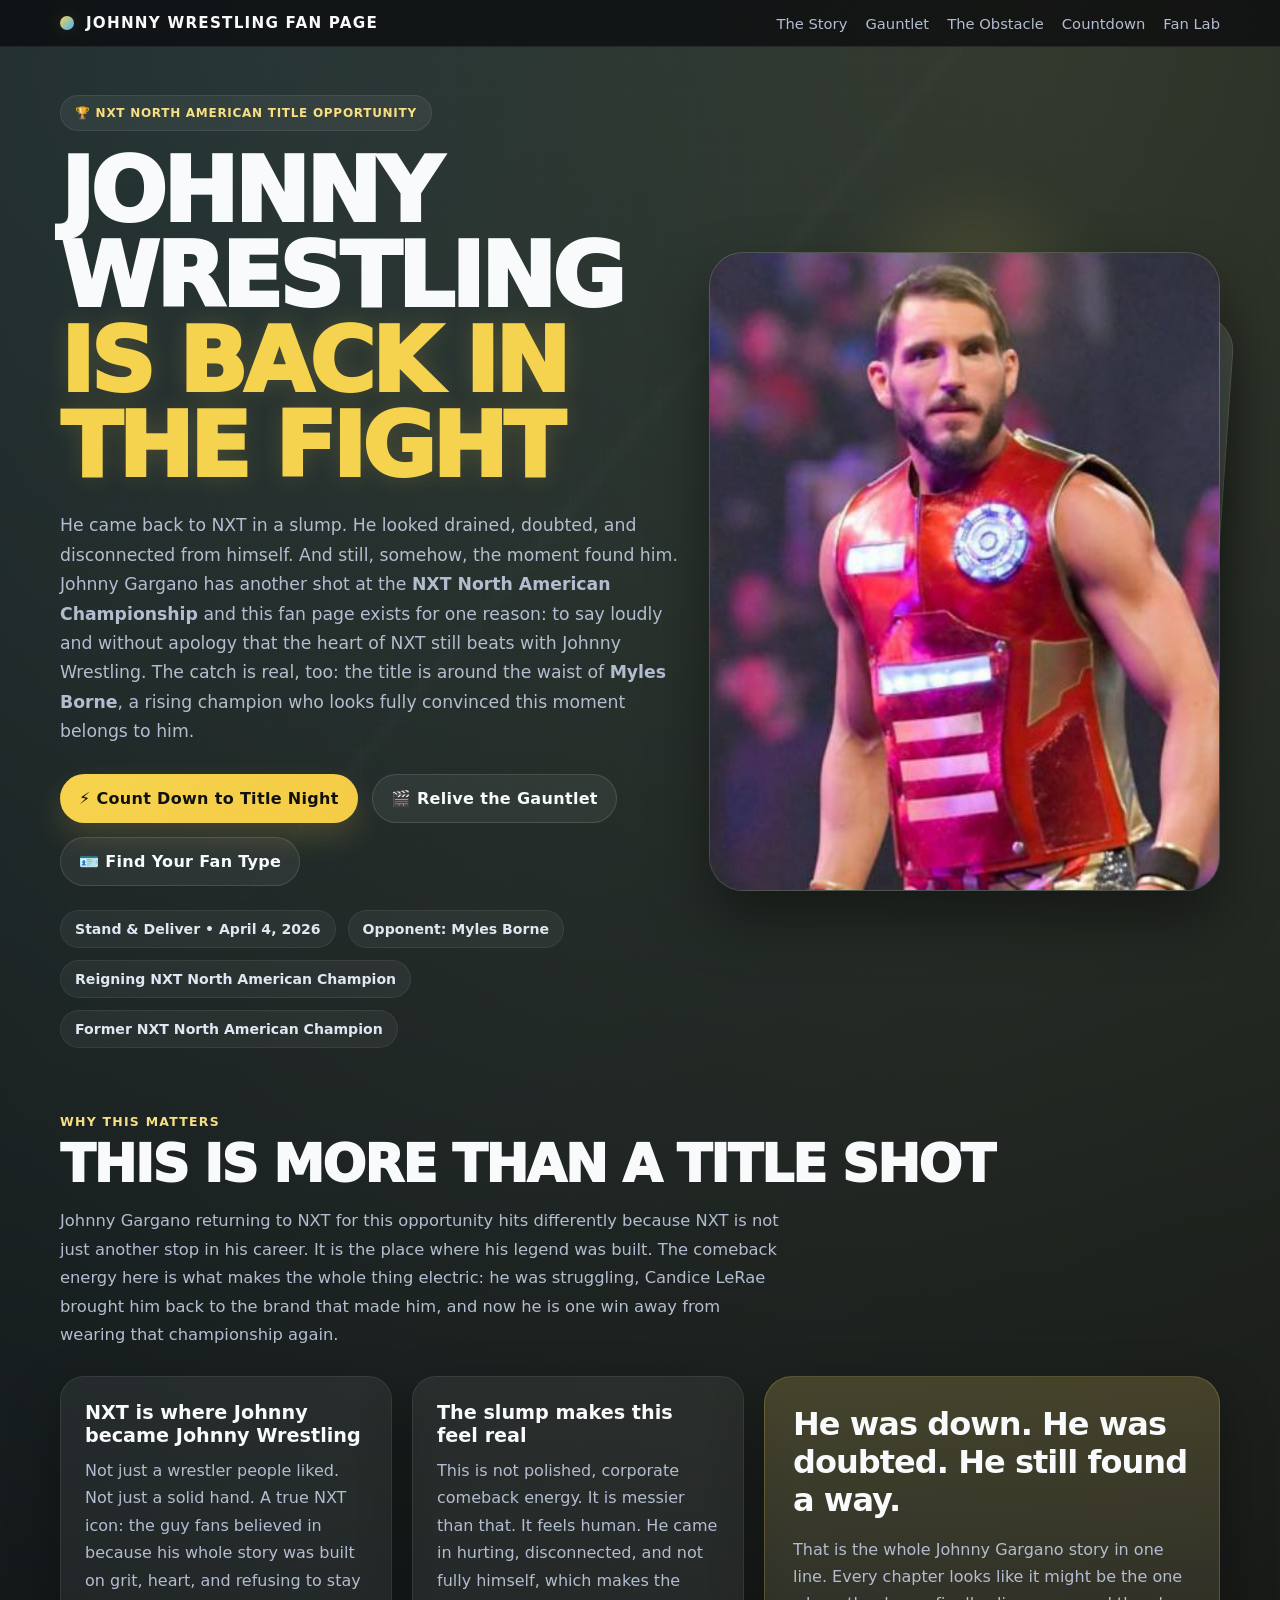
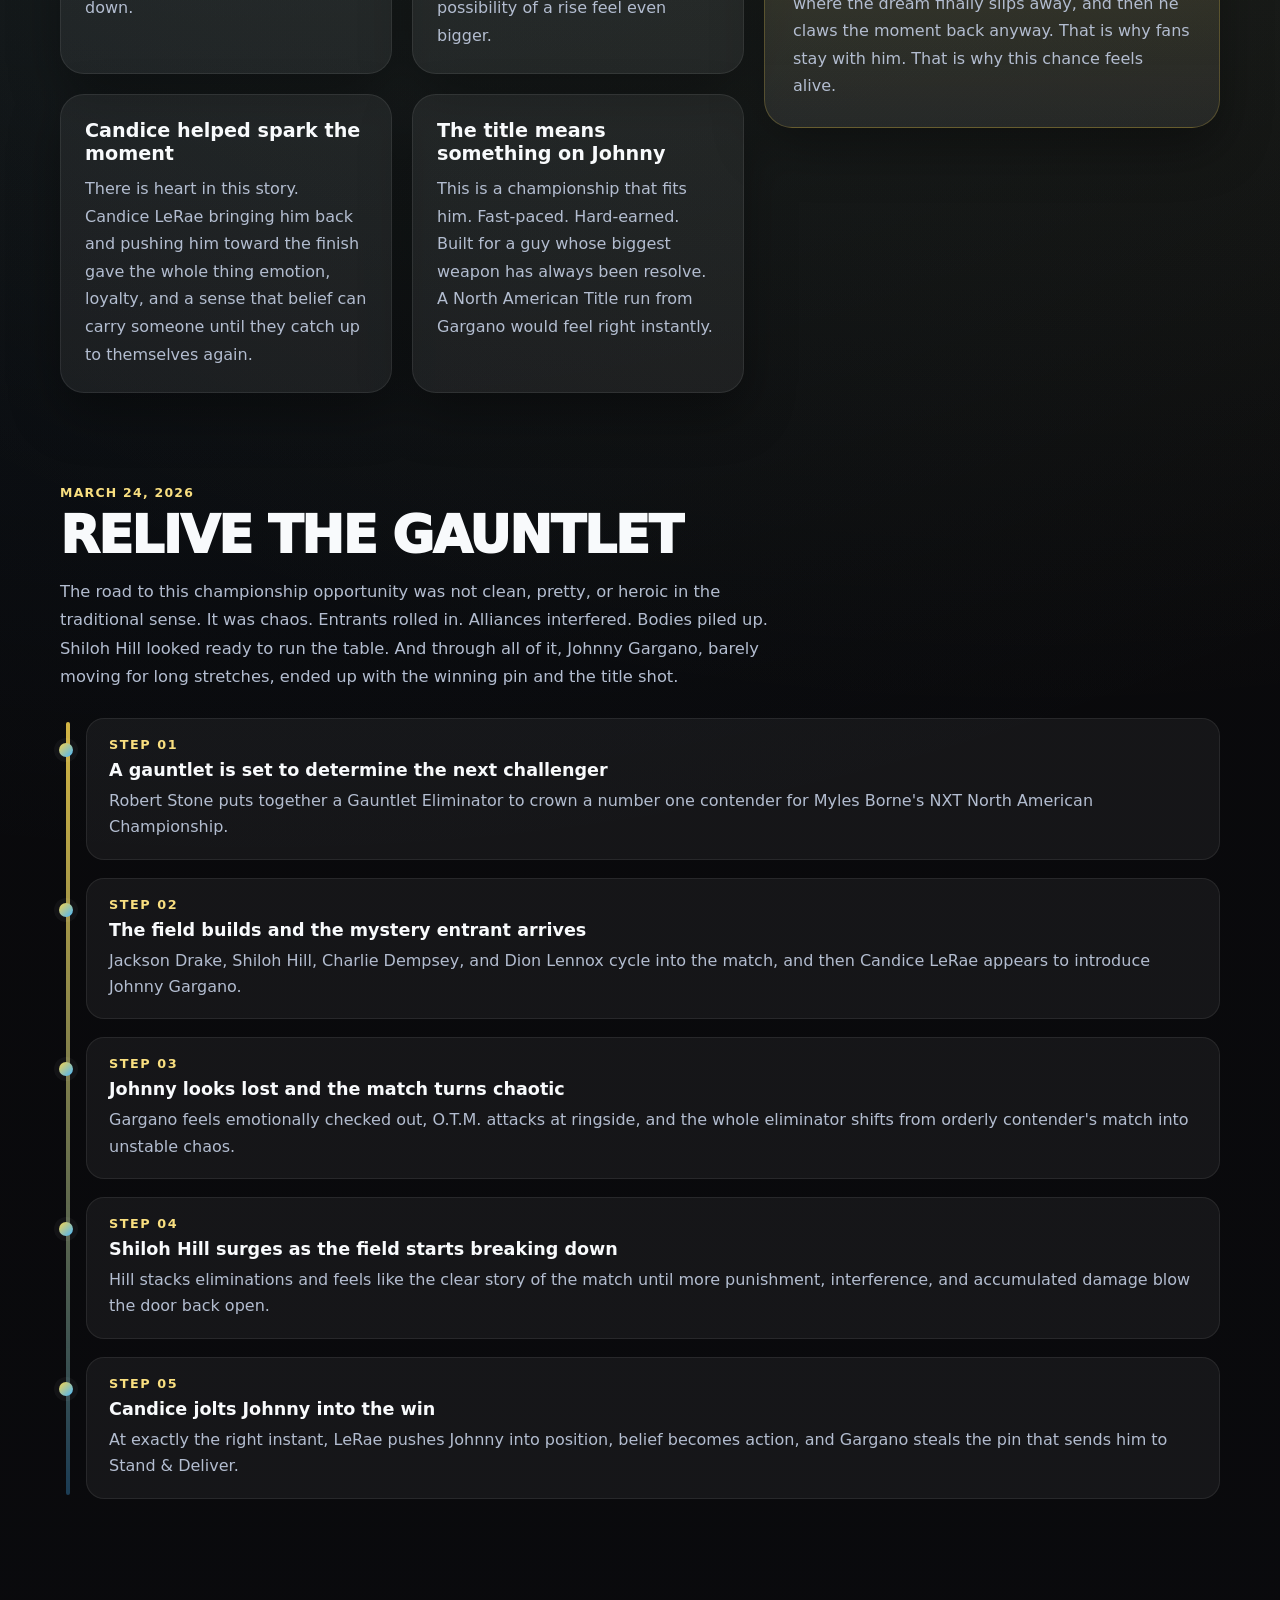
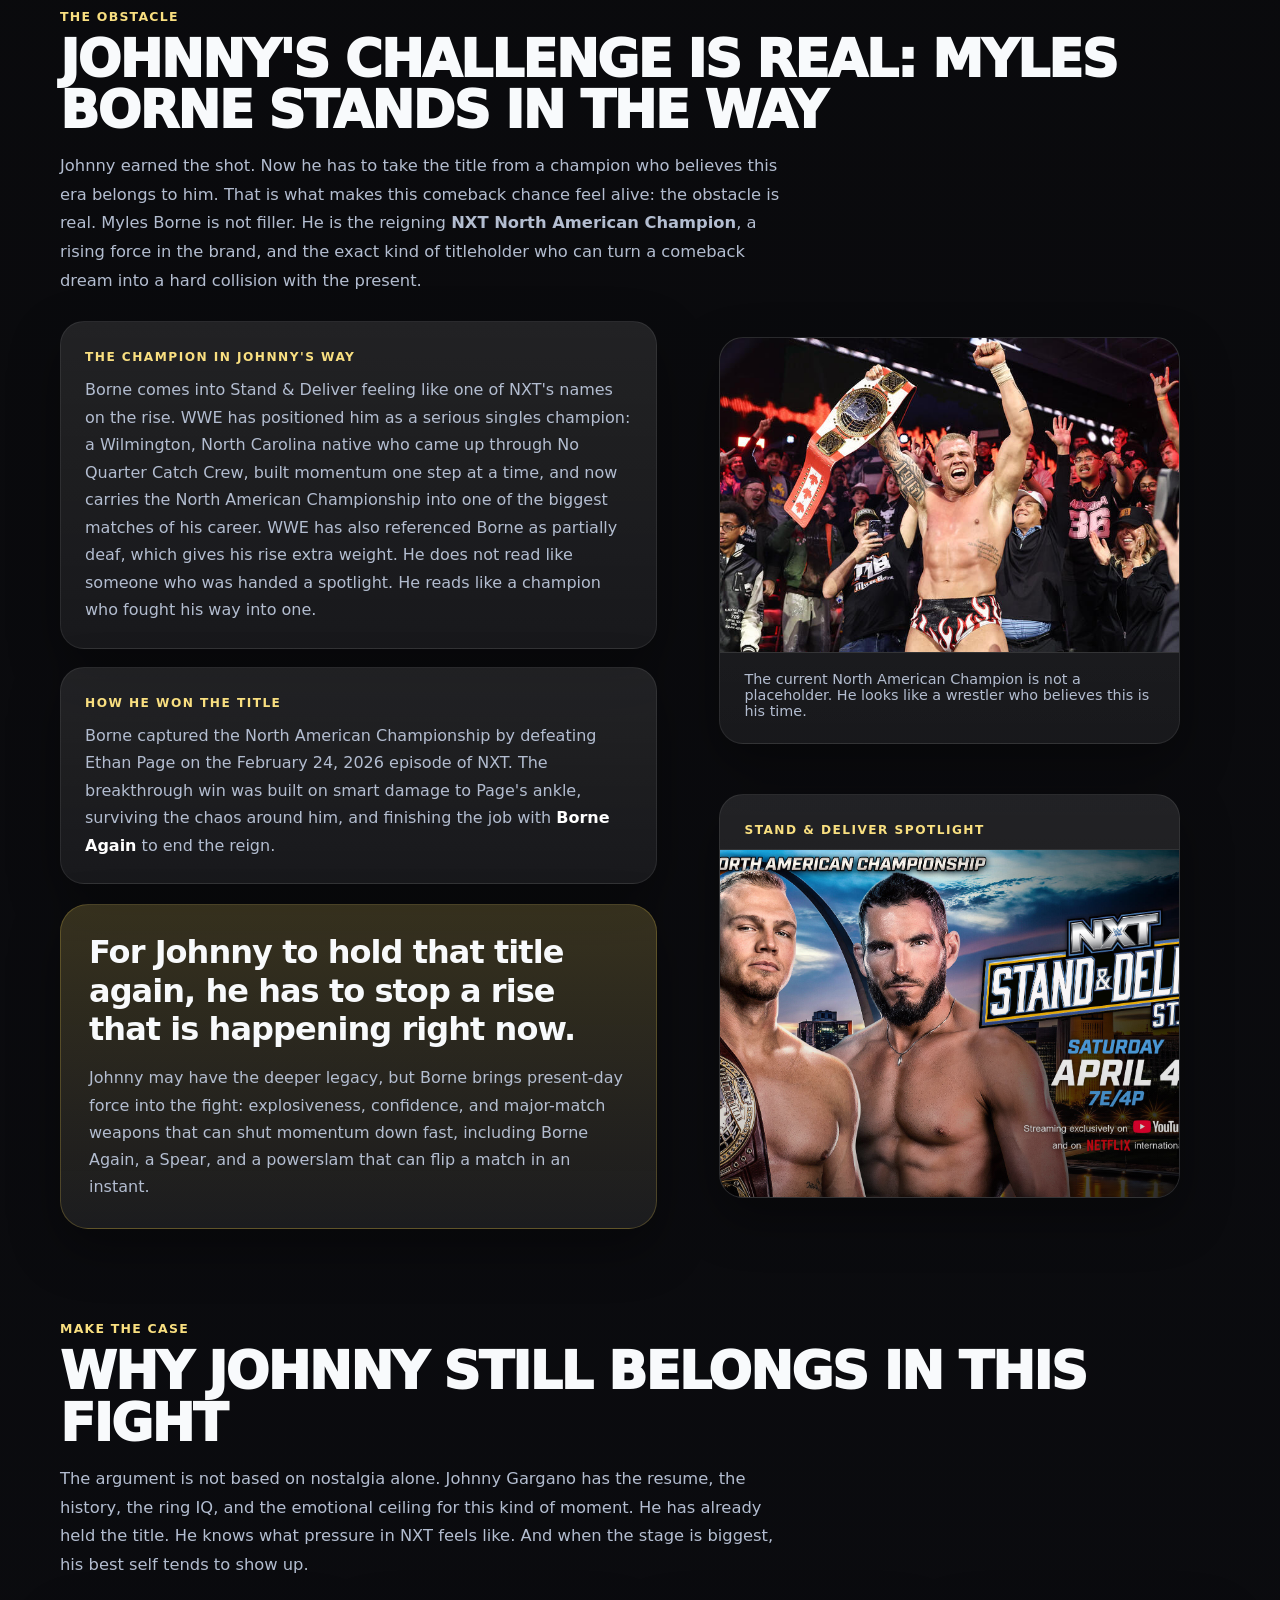
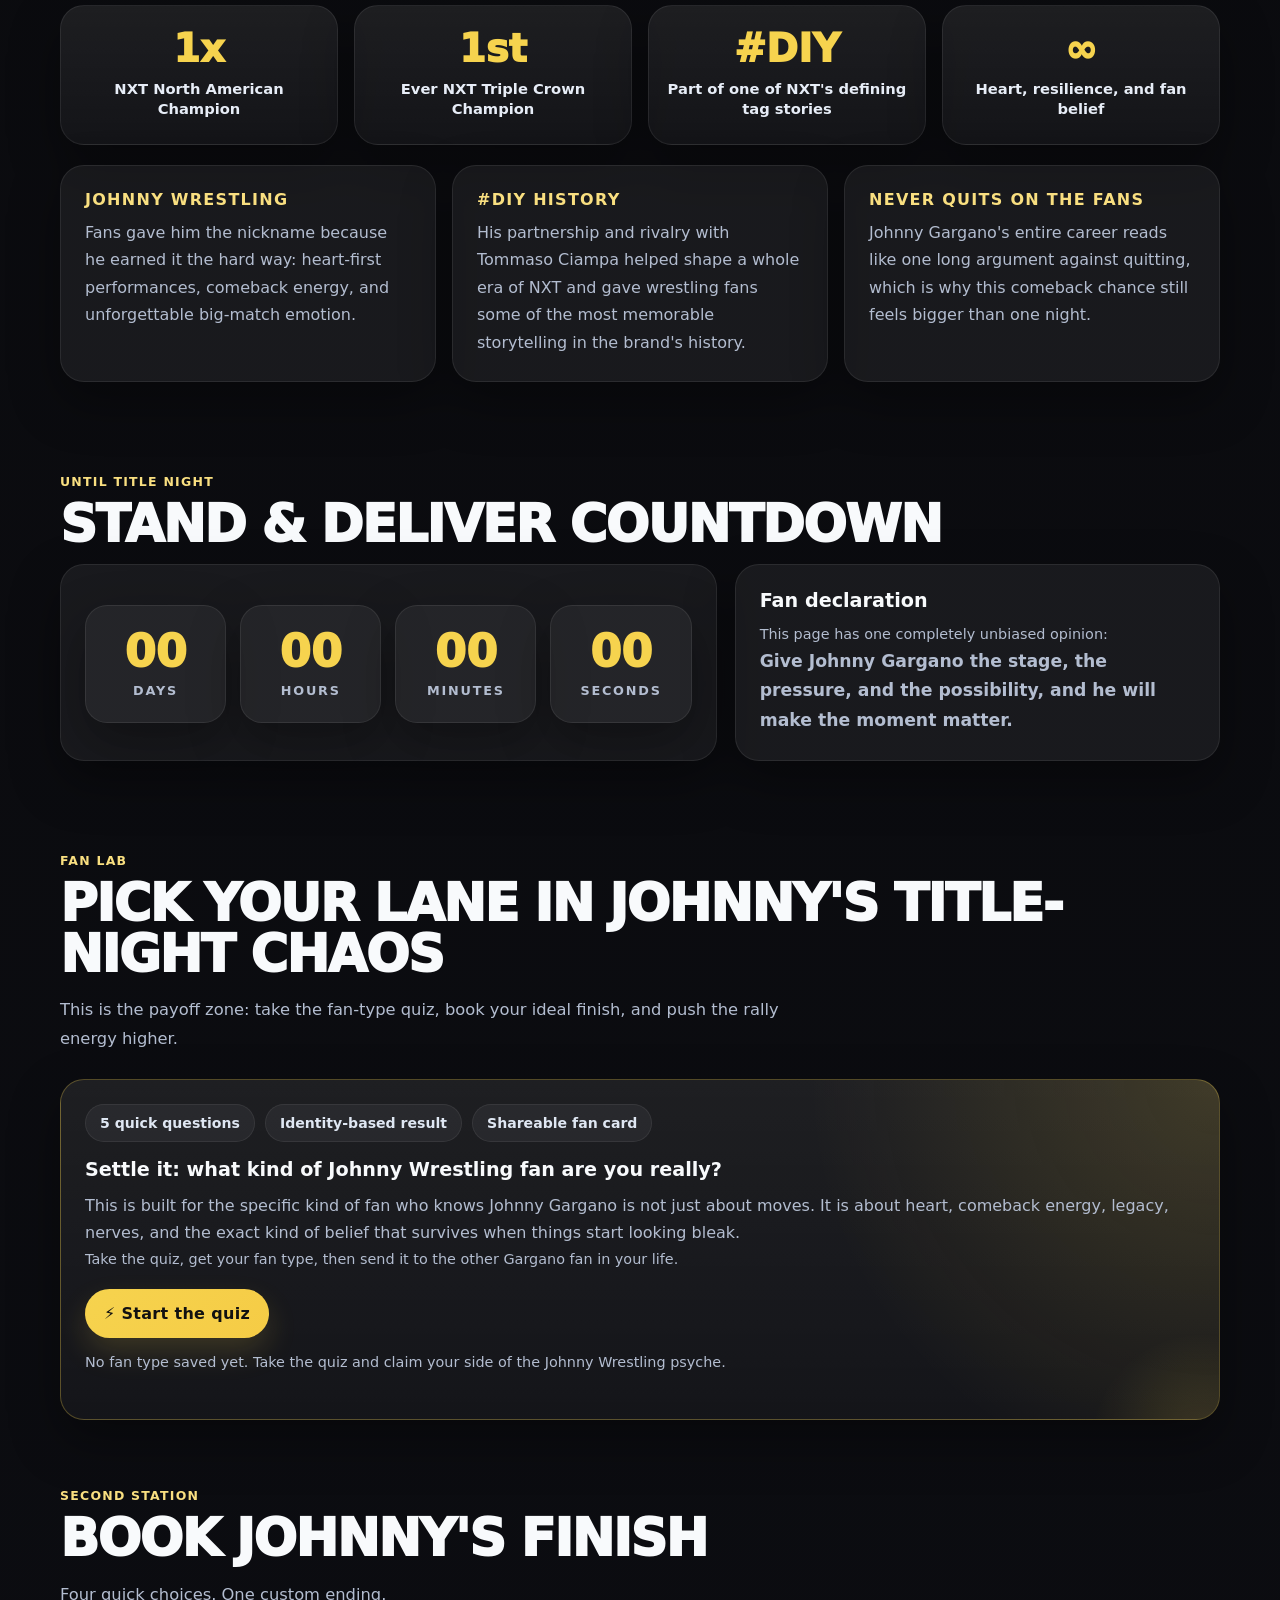
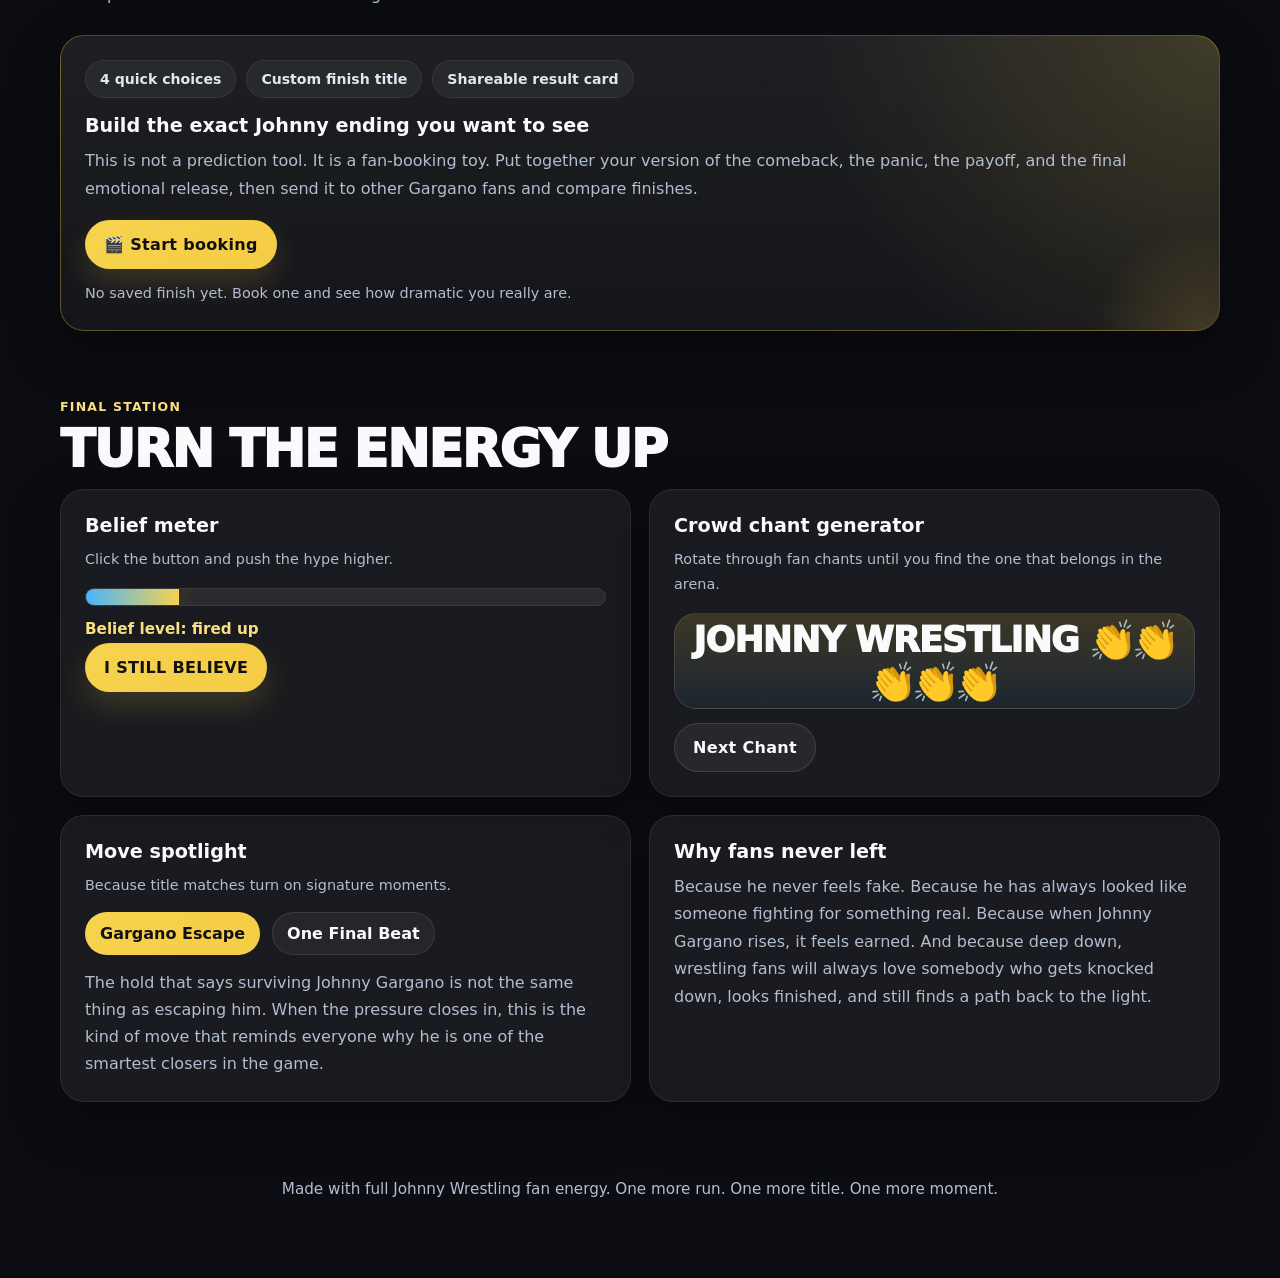
==== commit e690b358: "Refine site flow and opponent coverage" ====
--- a/index.html
+++ b/index.html
@@ -18,14 +18,11 @@
     <div class="topbar-inner">
       <div class="brand"><span class="brand-badge"></span> Johnny Wrestling Fan Page</div>
       <nav class="nav">
-        <a href="#moment">The Moment</a>
+        <a href="#moment">The Story</a>
         <a href="#gauntlet">Gauntlet</a>
-        <a href="#why">Why He Can Win</a>
-        <a href="#legacy">Legacy</a>
+        <a href="#opponent">The Obstacle</a>
         <a href="#countdown">Countdown</a>
-        <a href="#fan-type">Fan Type</a>
-        <a href="#book-finish">Book the Finish</a>
-        <a href="#rally">Rally</a>
+        <a href="#fan-type">Fan Lab</a>
       </nav>
     </div>
   </header>
@@ -42,7 +39,8 @@
           He came back to NXT in a slump. He looked drained, doubted, and disconnected from himself. And still, somehow,
           the moment found him. Johnny Gargano has another shot at the <strong>NXT North American Championship</strong> and
           this fan page exists for one reason: to say loudly and without apology that the heart of NXT still beats with
-          Johnny Wrestling.
+          Johnny Wrestling. The catch is real, too: the title is around the waist of <strong>Myles Borne</strong>, a rising
+          champion who looks fully convinced this moment belongs to him.
         </p>
         <div class="cta-row">
           <a class="btn btn-primary" href="#countdown">⚡ Count Down to Title Night</a>
@@ -52,6 +50,7 @@
         <div class="hero-meta">
           <div class="pill">Stand &amp; Deliver • April 4, 2026</div>
           <div class="pill">Opponent: Myles Borne</div>
+          <div class="pill">Reigning NXT North American Champion</div>
           <div class="pill">Former NXT North American Champion</div>
         </div>
       </div>
@@ -120,18 +119,79 @@
       <div class="timeline">
         <article class="step"><div class="num">Step 01</div><h4>A gauntlet is set to determine the next challenger</h4><p>Robert Stone puts together a Gauntlet Eliminator to crown a number one contender for Myles Borne's NXT North American Championship.</p></article>
         <article class="step"><div class="num">Step 02</div><h4>The field builds and the mystery entrant arrives</h4><p>Jackson Drake, Shiloh Hill, Charlie Dempsey, and Dion Lennox cycle into the match, and then Candice LeRae appears to introduce Johnny Gargano.</p></article>
-        <article class="step"><div class="num">Step 03</div><h4>Johnny looks like a man in a fog</h4><p>Instead of storming in with swagger, Gargano feels emotionally checked out. That is what made the moment stand out: the fire was not obvious yet.</p></article>
-        <article class="step"><div class="num">Step 04</div><h4>Outside chaos blows the match open</h4><p>O.T.M. attacks Dion Lennox at ringside. Interference reshapes the match. The energy turns frantic and unstable, exactly the kind of environment where anything can happen.</p></article>
-        <article class="step"><div class="num">Step 05</div><h4>Shiloh Hill takes over</h4><p>Hill starts stacking eliminations and feels like the clear story of the match. For a moment, it looks like the whole thing belongs to him.</p></article>
-        <article class="step"><div class="num">Step 06</div><h4>More bodies, more damage, more madness</h4><p>Hill gets yanked outside and slammed into the steel steps. Dempsey adds more punishment. The whole bout starts to feel like a battlefield rather than a standard contender's match.</p></article>
-        <article class="step"><div class="num">Step 07</div><h4>Candice pushes Johnny into the moment</h4><p>LeRae keeps trying to bring him back to life. Then, at exactly the right instant, she physically pushes him into position, and belief becomes action.</p></article>
-        <article class="step"><div class="num">Step 08</div><h4>Three-count. Title shot. Chaos complete.</h4><p>Johnny lands on Hill, gets the pin, and suddenly the man who looked lost is on his way to Stand &amp; Deliver with a championship opportunity in his hands.</p></article>
+        <article class="step"><div class="num">Step 03</div><h4>Johnny looks lost and the match turns chaotic</h4><p>Gargano feels emotionally checked out, O.T.M. attacks at ringside, and the whole eliminator shifts from orderly contender's match into unstable chaos.</p></article>
+        <article class="step"><div class="num">Step 04</div><h4>Shiloh Hill surges as the field starts breaking down</h4><p>Hill stacks eliminations and feels like the clear story of the match until more punishment, interference, and accumulated damage blow the door back open.</p></article>
+        <article class="step"><div class="num">Step 05</div><h4>Candice jolts Johnny into the win</h4><p>At exactly the right instant, LeRae pushes Johnny into position, belief becomes action, and Gargano steals the pin that sends him to Stand &amp; Deliver.</p></article>
+      </div>
+    </section>
+
+    <section class="section reveal" id="opponent">
+      <div class="section-kicker">The obstacle</div>
+      <h2 class="section-title">Johnny's challenge is real: Myles Borne stands in the way</h2>
+      <p class="section-lead">
+        Johnny earned the shot. Now he has to take the title from a champion who believes this era belongs to him. That is what
+        makes this comeback chance feel alive: the obstacle is real. Myles Borne is not filler. He is the reigning
+        <strong>NXT North American Champion</strong>, a rising force in the brand, and the exact kind of titleholder who can
+        turn a comeback dream into a hard collision with the present.
+      </p>
+
+      <div class="opponent-grid">
+        <div class="opponent-copy">
+          <article class="card opponent-story">
+            <div class="opponent-label">The champion in Johnny's way</div>
+            <p>
+              Borne comes into Stand &amp; Deliver feeling like one of NXT's names on the rise. WWE has positioned him as a
+              serious singles champion: a Wilmington, North Carolina native who came up through No Quarter Catch Crew, built
+              momentum one step at a time, and now carries the North American Championship into one of the biggest matches of
+              his career. WWE has also referenced Borne as partially deaf, which gives his rise extra weight. He does not read
+              like someone who was handed a spotlight. He reads like a champion who fought his way into one.
+            </p>
+          </article>
+
+          <article class="card opponent-story">
+            <div class="opponent-label">How he won the title</div>
+            <p>
+              Borne captured the North American Championship by defeating Ethan Page on the February 24, 2026 episode of NXT.
+              The breakthrough win was built on smart damage to Page's ankle, surviving the chaos around him, and finishing the
+              job with <strong>Borne Again</strong> to end the reign.
+            </p>
+          </article>
+
+          <article class="quote-panel opponent-quote">
+            <blockquote>For Johnny to hold that title again, he has to stop a rise that is happening right now.</blockquote>
+            <p>
+              Johnny may have the deeper legacy, but Borne brings present-day force into the fight: explosiveness, confidence,
+              and major-match weapons that can shut momentum down fast, including Borne Again, a Spear, and a powerslam that
+              can flip a match in an instant.
+            </p>
+          </article>
+        </div>
+
+        <aside class="opponent-visuals">
+          <figure class="opponent-photo-card card">
+            <div class="opponent-photo-frame">
+              <img src="assets/bourne_with_NXT_NA_Title.jpg" alt="Myles Borne raising the NXT North American Championship in the crowd" />
+            </div>
+            <figcaption class="small">
+              The current North American Champion is not a placeholder. He looks like a wrestler who believes this is his time.
+            </figcaption>
+          </figure>
+
+          <figure class="match-poster card">
+            <div class="poster-kicker">Stand &amp; Deliver spotlight</div>
+            <img src="assets/bourne_gargano_PLE_head-to-head_match_image.jpg" alt="Stand and Deliver match advertisement for Myles Borne vs. Johnny Gargano for the NXT North American Championship" />
+            <figcaption class="small">
+              The poster belongs here as the visual hinge between Johnny's comeback story and the title-night collision waiting
+              at the end of it.
+            </figcaption>
+          </figure>
+        </aside>
       </div>
     </section>
 
     <section class="section reveal" id="why">
       <div class="section-kicker">Make the case</div>
-      <h2 class="section-title">Why Johnny can win this again</h2>
+      <h2 class="section-title">Why Johnny still belongs in this fight</h2>
       <p class="section-lead">
         The argument is not based on nostalgia alone. Johnny Gargano has the resume, the history, the ring IQ, and the
         emotional ceiling for this kind of moment. He has already held the title. He knows what pressure in NXT feels like.
@@ -144,36 +204,12 @@
         <div class="stat"><div class="big">#DIY</div><div class="label">Part of one of NXT's defining tag stories</div></div>
         <div class="stat"><div class="big">∞</div><div class="label">Heart, resilience, and fan belief</div></div>
       </div>
-    </section>
-
-    <section class="section reveal" id="legacy">
-      <div class="section-kicker">Johnny Wrestling forever</div>
-      <h2 class="section-title">Legacy worth fighting for</h2>
-      <p class="section-lead">
-        Johnny Gargano's entire career reads like one long argument against quitting. Too small. Too overlooked. Too easy
-        to dismiss. And still he became one of the defining figures in modern NXT history. That legacy is why this title
-        opportunity feels like a chapter in a much bigger story, not a random booking beat.
-      </p>
-
-      <div class="legacy-grid">
-        <article class="card legacy-item"><div class="legacy-title">Cleveland dreamer</div><p>The self-described chubby kid from Cleveland kept chasing the dream even when the easy response would have been to stop believing.</p></article>
+
+      <div class="legacy-grid compact-legacy">
         <article class="card legacy-item"><div class="legacy-title">Johnny Wrestling</div><p>Fans gave him the nickname because he earned it the hard way: heart-first performances, comeback energy, and unforgettable big-match emotion.</p></article>
         <article class="card legacy-item"><div class="legacy-title">#DIY history</div><p>His partnership and rivalry with Tommaso Ciampa helped shape a whole era of NXT and gave wrestling fans some of the most memorable storytelling in the brand's history.</p></article>
-        <article class="card legacy-item"><div class="legacy-title">The Way</div><p>Johnny was not just an underdog. He also showed charisma, loyalty, humor, and leadership in one of NXT's most entertaining group dynamics.</p></article>
-        <article class="card legacy-item"><div class="legacy-title">Triple Crown standard</div><p>NXT Champion. North American Champion. Tag Team Champion. The resume already says legend. Another title would only deepen it.</p></article>
-        <article class="card legacy-item"><div class="legacy-title">Never quits on the fans</div><p>That may be the deepest reason this page exists. Johnny Gargano never really stops fighting, and the fans who love him never really stop believing.</p></article>
-      </div>
-    </section>
-
-    <section class="section reveal" id="candice">
-      <div class="section-kicker">Heart of the story</div>
-      <h2 class="section-title">Belief got him moving again</h2>
-      <p class="section-lead">
-        One of the best things about this moment is that it was not presented as a lone-wolf miracle. Candice LeRae saw the
-        slump, brought Johnny back to NXT, and helped physically jolt him into the win. That makes the whole story feel more
-        human. Sometimes fighters do not come back because they suddenly feel powerful. Sometimes they come back because
-        somebody believes in them long enough to get them back on their feet.
-      </p>
+        <article class="card legacy-item"><div class="legacy-title">Never quits on the fans</div><p>Johnny Gargano's entire career reads like one long argument against quitting, which is why this comeback chance still feels bigger than one night.</p></article>
+      </div>
     </section>
 
     <section class="section reveal" id="countdown">
@@ -181,10 +217,6 @@
       <h2 class="section-title">Stand &amp; Deliver countdown</h2>
       <div class="countdown-wrap">
         <div class="card">
-          <p class="section-lead" style="margin-bottom:0; max-width:none;">
-            The clock is ticking toward April 4, 2026. Every second pulls Johnny Gargano closer to another shot at the NXT
-            North American Championship. This is the waiting room before the eruption.
-          </p>
           <div class="countdown" aria-label="Countdown to Stand and Deliver">
             <div class="time-box"><div class="value" id="days">00</div><div class="unit">Days</div></div>
             <div class="time-box"><div class="value" id="hours">00</div><div class="unit">Hours</div></div>
@@ -201,9 +233,9 @@
     </section>
 
     <section class="section reveal" id="fan-type">
-      <div class="section-kicker">Fan roll call</div>
-      <h2 class="section-title">What kind of Johnny fan are you?</h2>
-      <p class="section-lead">Five quick questions. One fan identity. One result worth sending into the group chat.</p>
+      <div class="section-kicker">Fan lab</div>
+      <h2 class="section-title">Pick your lane in Johnny's title-night chaos</h2>
+      <p class="section-lead">This is the payoff zone: take the fan-type quiz, book your ideal finish, and push the rally energy higher.</p>
 
       <div class="quiz-shell card" id="quizShell" data-state="intro">
         <div class="quiz-intro">
@@ -261,10 +293,10 @@
       </div>
     </section>
 
-    <section class="section reveal" id="book-finish">
-      <div class="section-kicker">Fantasy booking lab</div>
+    <section class="section reveal section-compact" id="book-finish">
+      <div class="section-kicker">Second station</div>
       <h2 class="section-title">Book Johnny's finish</h2>
-      <p class="section-lead">Build your ideal ending to title night in four quick choices. Pick the comeback spark, the stress point, the finishing move, and the final emotional image, then reveal your custom Johnny Wrestling finish card.</p>
+      <p class="section-lead">Four quick choices. One custom ending.</p>
 
       <div class="bf-shell card" id="bfShell" data-state="intro">
         <div class="bf-intro">
@@ -320,9 +352,9 @@
       </div>
     </section>
 
-    <section class="section reveal" id="rally">
-      <div class="section-kicker">Fan rally zone</div>
-      <h2 class="section-title">Turn the energy all the way up</h2>
+    <section class="section reveal section-compact" id="rally">
+      <div class="section-kicker">Final station</div>
+      <h2 class="section-title">Turn the energy up</h2>
       <div class="rally-grid">
         <article class="card">
           <h3 class="flush-top">Belief meter</h3>
--- a/styles/base.css
+++ b/styles/base.css
@@ -303,6 +303,10 @@
   padding: 46px 0;
 }
 
+.section-compact {
+  padding-top: 22px;
+}
+
 .section-title {
   margin: 0 0 14px;
   font-size: clamp(2rem, 4vw, 3.2rem);
@@ -390,6 +394,103 @@
   position: relative;
   margin-top: 24px;
   padding-left: 26px;
+}
+
+.opponent-grid {
+  display: grid;
+  grid-template-columns: 1.05fr 0.95fr;
+  gap: 22px;
+  align-items: start;
+}
+
+.opponent-copy {
+  display: grid;
+  gap: 18px;
+}
+
+.opponent-story,
+.opponent-photo-card,
+.match-poster {
+  background:
+    linear-gradient(180deg, rgba(255, 255, 255, 0.08), rgba(255, 255, 255, 0.04)),
+    rgba(255, 255, 255, 0.02);
+}
+
+.opponent-label,
+.poster-kicker {
+  display: inline-flex;
+  align-items: center;
+  gap: 10px;
+  margin-bottom: 12px;
+  color: color-mix(in srgb, var(--fan-accent) 72%, white 28%);
+  text-transform: uppercase;
+  letter-spacing: 0.12em;
+  font-size: 0.76rem;
+  font-weight: 900;
+}
+
+.opponent-story p strong {
+  color: #fff;
+}
+
+.opponent-quote {
+  margin-top: 2px;
+}
+
+.opponent-visuals {
+  display: grid;
+  gap: 18px;
+}
+
+.opponent-photo-card,
+.match-poster {
+  overflow: hidden;
+}
+
+.opponent-photo-frame {
+  position: relative;
+  margin: -24px -24px 18px;
+  aspect-ratio: 16 / 11;
+  overflow: hidden;
+  border-bottom: 1px solid rgba(255, 255, 255, 0.08);
+  background: rgba(255, 255, 255, 0.04);
+}
+
+.opponent-photo-frame img,
+.match-poster img {
+  display: block;
+  width: 100%;
+  height: 100%;
+  object-fit: cover;
+}
+
+.opponent-photo-frame img {
+  object-position: center 22%;
+}
+
+.match-poster {
+  position: relative;
+}
+
+.match-poster::before {
+  content: "";
+  position: absolute;
+  inset: 0;
+  background: linear-gradient(180deg, rgba(5, 5, 7, 0) 50%, rgba(5, 5, 7, 0.28) 100%);
+  pointer-events: none;
+}
+
+.match-poster .poster-kicker {
+  position: relative;
+  z-index: 1;
+}
+
+.match-poster img {
+  margin: 0 -24px 18px;
+  width: calc(100% + 48px);
+  aspect-ratio: 16 / 9;
+  border-top: 1px solid rgba(255, 255, 255, 0.08);
+  border-bottom: 1px solid rgba(255, 255, 255, 0.08);
 }
 
 .timeline::before {
@@ -496,6 +597,10 @@
   gap: 16px;
 }
 
+.compact-legacy {
+  margin-top: 20px;
+}
+
 .legacy-item {
   position: relative;
   overflow: hidden;
@@ -620,6 +725,7 @@
 @media (max-width: 1024px) {
   .hero,
   .moment-grid,
+  .opponent-grid,
   .countdown-wrap,
   .grid-2,
   .rally-grid {
@@ -668,6 +774,13 @@
 
   .hero-card {
     width: 95%;
+  }
+
+  .opponent-photo-frame,
+  .match-poster img {
+    margin-left: -20px;
+    margin-right: -20px;
+    width: calc(100% + 40px);
   }
 
   .countdown {
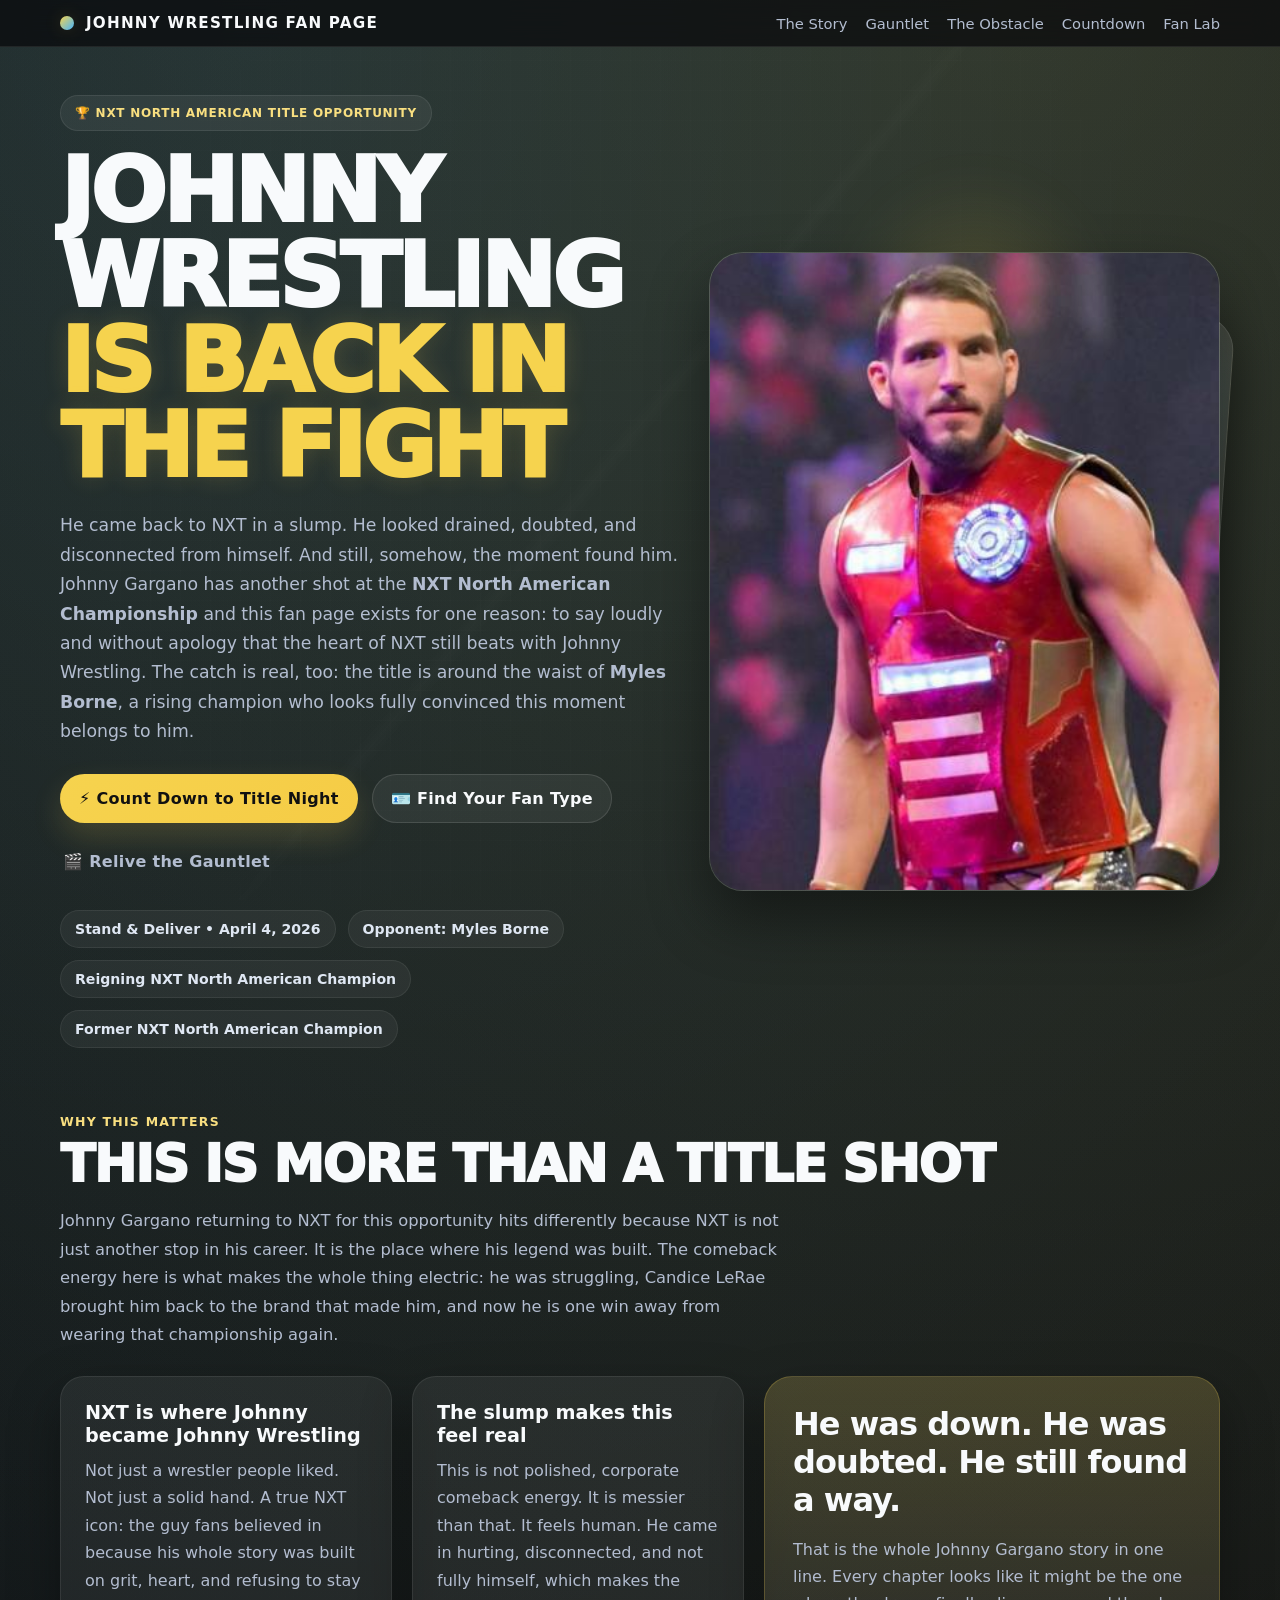
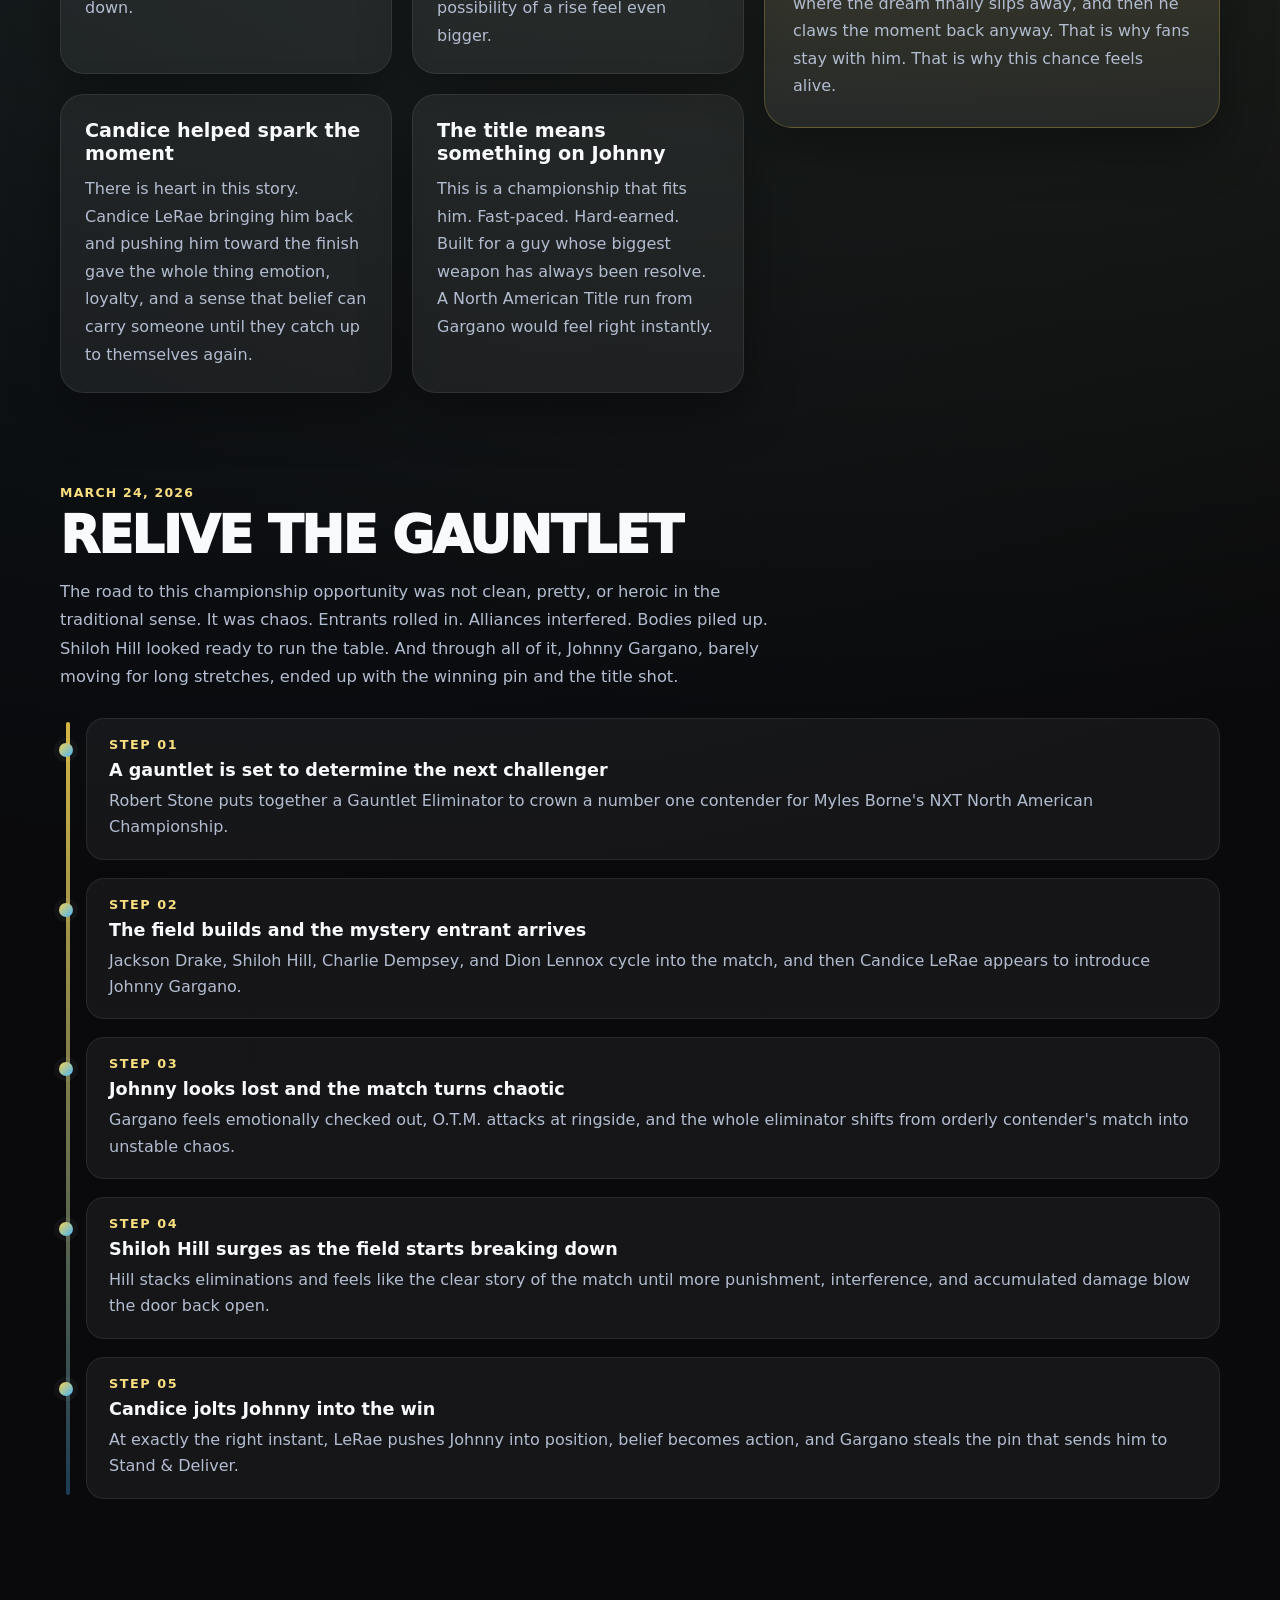
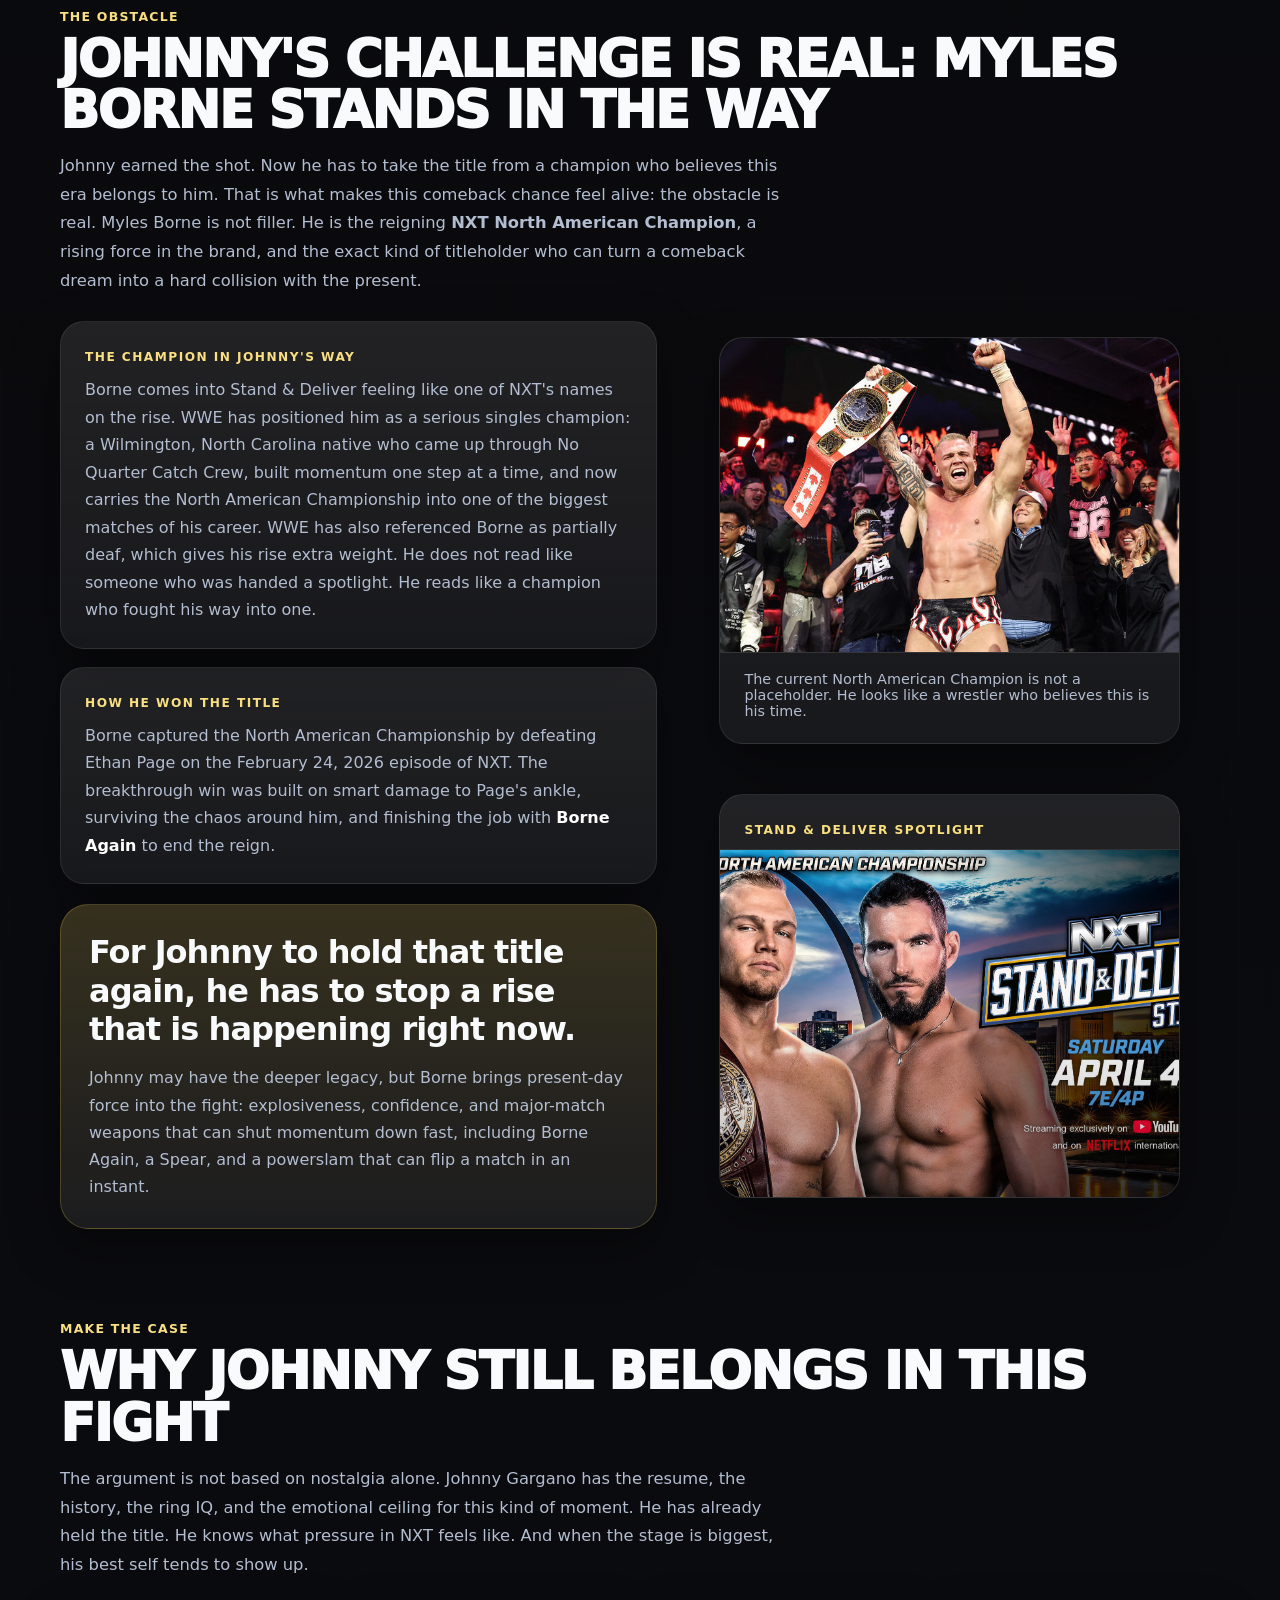
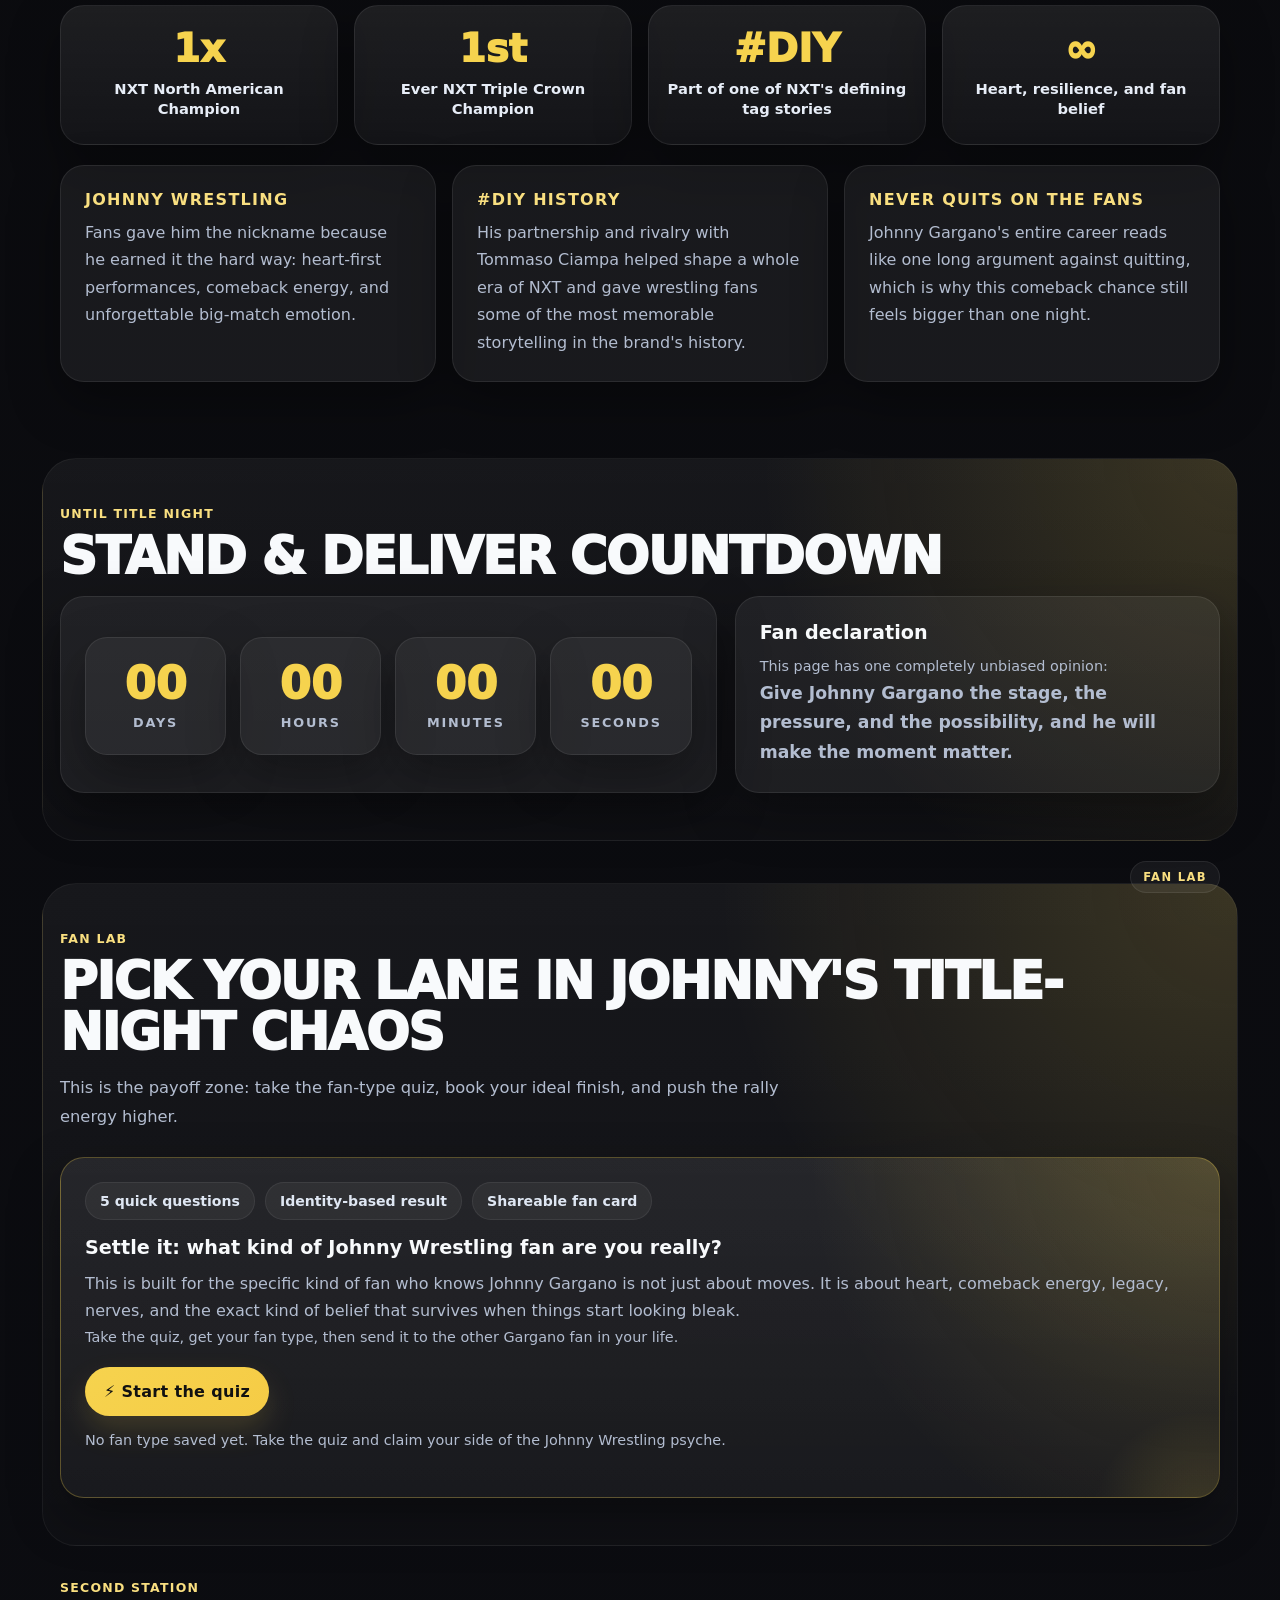
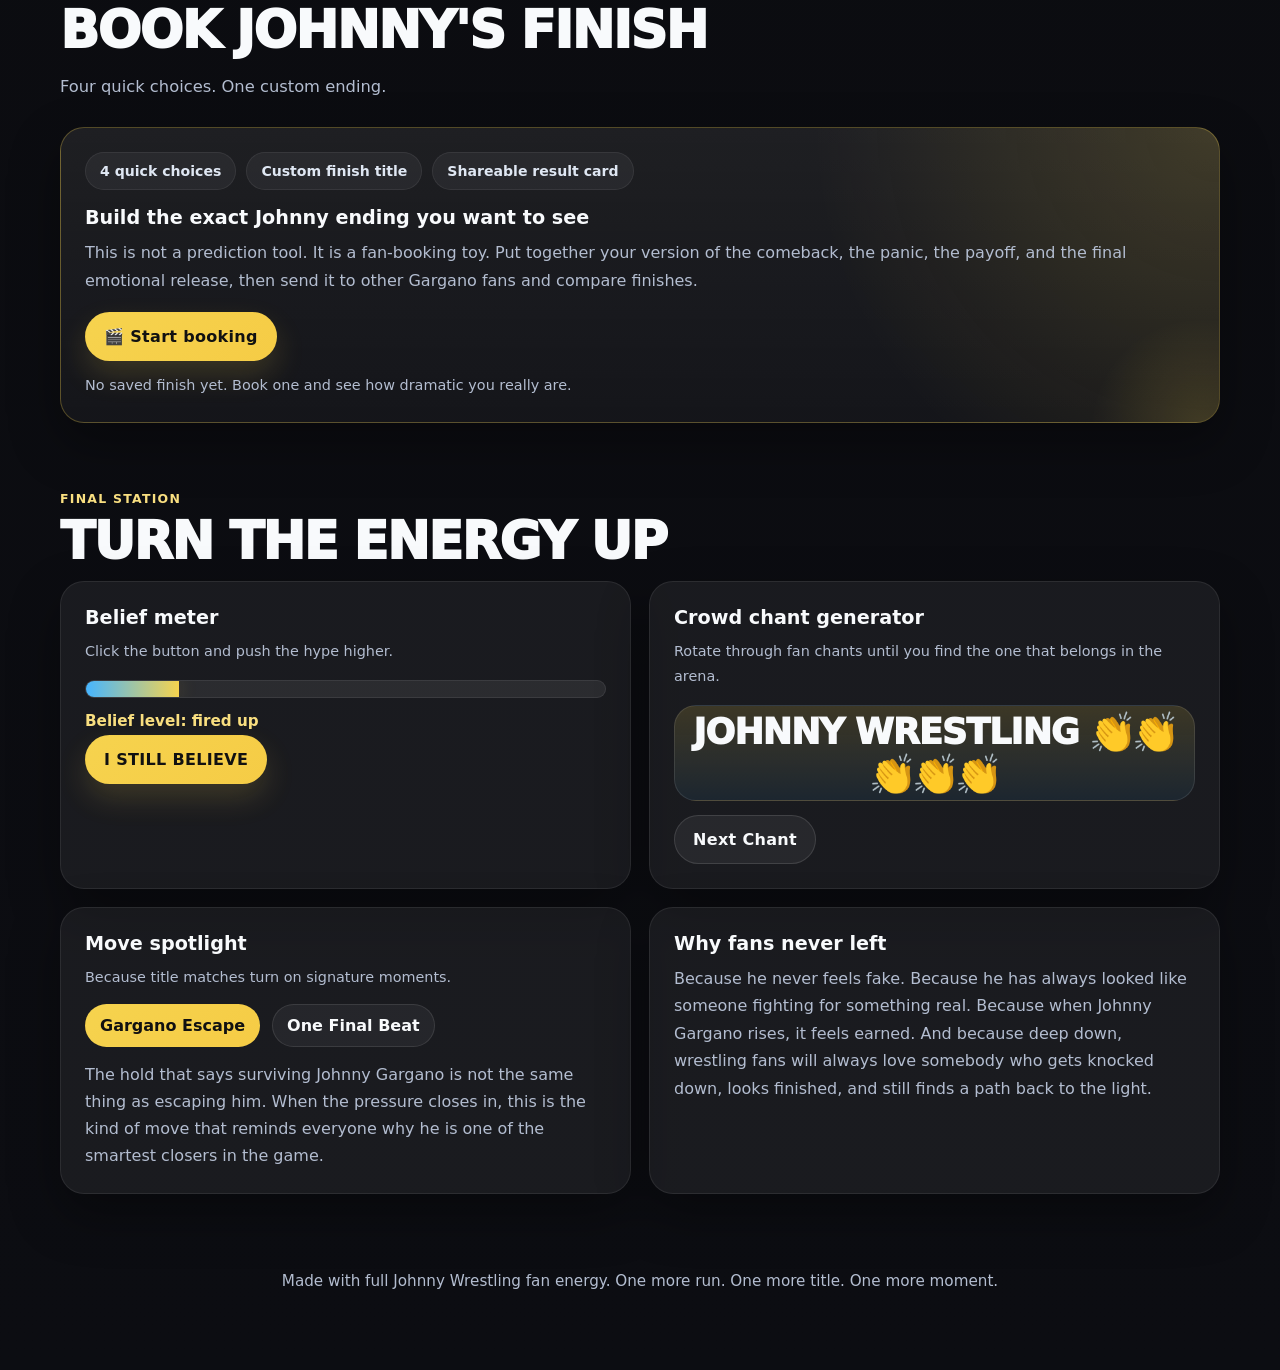
==== commit 4e4603f8: "Optimize mobile layout and navigation" ====
--- a/index.html
+++ b/index.html
@@ -25,6 +25,11 @@
         <a href="#fan-type">Fan Lab</a>
       </nav>
     </div>
+    <nav class="mobile-nav" aria-label="Mobile section navigation">
+      <a href="#moment">Story</a>
+      <a href="#opponent">Match</a>
+      <a href="#fan-type">Fan Lab</a>
+    </nav>
   </header>
 
   <main class="wrap">
@@ -44,8 +49,14 @@
         </p>
         <div class="cta-row">
           <a class="btn btn-primary" href="#countdown">⚡ Count Down to Title Night</a>
-          <a class="btn btn-secondary" href="#gauntlet">🎬 Relive the Gauntlet</a>
           <a class="btn btn-secondary" href="#fan-type">🪪 Find Your Fan Type</a>
+          <a class="btn btn-tertiary" href="#gauntlet">🎬 Relive the Gauntlet</a>
+        </div>
+        <div class="hero-match-card" aria-label="Match details">
+          <div class="hero-match-label">Stand &amp; Deliver</div>
+          <div class="hero-match-line">April 4, 2026</div>
+          <div class="hero-match-line">Johnny Gargano vs. Myles Borne</div>
+          <div class="hero-match-note">NXT North American Championship</div>
         </div>
         <div class="hero-meta">
           <div class="pill">Stand &amp; Deliver • April 4, 2026</div>
@@ -212,7 +223,7 @@
       </div>
     </section>
 
-    <section class="section reveal" id="countdown">
+    <section class="section reveal section-featured" id="countdown">
       <div class="section-kicker">Until title night</div>
       <h2 class="section-title">Stand &amp; Deliver countdown</h2>
       <div class="countdown-wrap">
@@ -232,7 +243,7 @@
       </div>
     </section>
 
-    <section class="section reveal" id="fan-type">
+    <section class="section reveal section-featured section-fanlab" id="fan-type">
       <div class="section-kicker">Fan lab</div>
       <h2 class="section-title">Pick your lane in Johnny's title-night chaos</h2>
       <p class="section-lead">This is the payoff zone: take the fan-type quiz, book your ideal finish, and push the rally energy higher.</p>
@@ -279,12 +290,18 @@
             <p class="result-subtitle" id="resultSubtitle"></p>
             <p class="result-description" id="resultDescription"></p>
             <blockquote class="result-quote" id="resultQuote"></blockquote>
-            <div class="share-actions">
-              <button class="btn btn-primary" id="nativeShareBtn" type="button">Share result</button>
-              <button class="btn btn-secondary" id="copyResultBtn" type="button">Copy result text</button>
-              <button class="btn btn-secondary" id="copyLinkBtn" type="button">Copy link</button>
-              <button class="btn btn-secondary" id="downloadCardBtn" type="button">Download fan card</button>
-              <button class="btn btn-secondary" id="retakeQuizBtn" type="button">Retake quiz</button>
+            <div class="result-actions">
+              <div class="share-actions share-actions-primary">
+                <button class="btn btn-primary" id="nativeShareBtn" type="button">Share result</button>
+              </div>
+              <div class="share-actions share-actions-secondary">
+                <button class="btn btn-secondary" id="copyResultBtn" type="button">Copy result text</button>
+                <button class="btn btn-secondary" id="downloadCardBtn" type="button">Download fan card</button>
+              </div>
+              <div class="share-actions share-actions-tertiary">
+                <button class="btn btn-secondary btn-quiet" id="copyLinkBtn" type="button">Copy link</button>
+                <button class="btn btn-secondary btn-quiet" id="retakeQuizBtn" type="button">Retake quiz</button>
+              </div>
             </div>
             <p class="small copy-status" id="copyStatus"></p>
             <div class="share-preview" id="sharePreview"></div>
@@ -338,12 +355,18 @@
             <p class="result-subtitle" id="bfResultSubtitle"></p>
             <p class="result-description" id="bfResultSummary"></p>
             <div class="bf-tag-grid" id="bfResultTags"></div>
-            <div class="share-actions top-gap">
-              <button class="btn btn-primary" id="bfShareBtn" type="button">Share finish</button>
-              <button class="btn btn-secondary" id="bfCopyTextBtn" type="button">Copy result text</button>
-              <button class="btn btn-secondary" id="bfCopyLinkBtn" type="button">Copy link</button>
-              <button class="btn btn-secondary" id="bfDownloadBtn" type="button">Download card</button>
-              <button class="btn btn-secondary" id="bfRetakeBtn" type="button">Book another finish</button>
+            <div class="result-actions top-gap">
+              <div class="share-actions share-actions-primary">
+                <button class="btn btn-primary" id="bfShareBtn" type="button">Share finish</button>
+              </div>
+              <div class="share-actions share-actions-secondary">
+                <button class="btn btn-secondary" id="bfCopyTextBtn" type="button">Copy result text</button>
+                <button class="btn btn-secondary" id="bfDownloadBtn" type="button">Download card</button>
+              </div>
+              <div class="share-actions share-actions-tertiary">
+                <button class="btn btn-secondary btn-quiet" id="bfCopyLinkBtn" type="button">Copy link</button>
+                <button class="btn btn-secondary btn-quiet" id="bfRetakeBtn" type="button">Book another finish</button>
+              </div>
             </div>
             <p class="small copy-status" id="bfStatus"></p>
             <div class="bf-share-preview" id="bfSharePreview"></div>
--- a/styles/base.css
+++ b/styles/base.css
@@ -4,6 +4,10 @@
 
 html {
   scroll-behavior: smooth;
+}
+
+section[id] {
+  scroll-margin-top: 120px;
 }
 
 body {
@@ -65,6 +69,10 @@
   align-items: center;
   justify-content: space-between;
   gap: 16px;
+}
+
+.mobile-nav {
+  display: none;
 }
 
 .brand {
@@ -208,11 +216,60 @@
   color: var(--text);
 }
 
+.btn-tertiary {
+  background: transparent;
+  color: var(--muted);
+  border-color: transparent;
+  padding-inline: 2px;
+  box-shadow: none;
+}
+
+.btn-tertiary:hover {
+  color: var(--text);
+  background: transparent;
+  transform: none;
+}
+
 .hero-meta {
   display: flex;
   gap: 12px;
   flex-wrap: wrap;
   margin-top: 18px;
+}
+
+.hero-match-card {
+  display: none;
+  margin-top: 18px;
+  padding: 18px 18px 16px;
+  border-radius: 24px;
+  background:
+    radial-gradient(circle at top right, var(--fan-accent-soft), transparent 38%),
+    rgba(255, 255, 255, 0.05);
+  border: 1px solid rgba(255, 255, 255, 0.08);
+  box-shadow: var(--shadow);
+}
+
+.hero-match-label {
+  margin-bottom: 8px;
+  color: color-mix(in srgb, var(--fan-accent) 72%, white 28%);
+  text-transform: uppercase;
+  letter-spacing: 0.12em;
+  font-size: 0.74rem;
+  font-weight: 900;
+}
+
+.hero-match-line {
+  font-size: 1rem;
+  font-weight: 800;
+  color: #f5f8fc;
+  line-height: 1.45;
+}
+
+.hero-match-note {
+  margin-top: 8px;
+  color: var(--muted);
+  font-size: 0.92rem;
+  line-height: 1.5;
 }
 
 .pill {
@@ -303,6 +360,46 @@
   padding: 46px 0;
 }
 
+.section-featured {
+  position: relative;
+  margin-top: 18px;
+  padding: 60px 0;
+}
+
+.section-featured::before {
+  content: "";
+  position: absolute;
+  inset: 12px -18px;
+  border-radius: 34px;
+  background:
+    radial-gradient(circle at top right, var(--fan-accent-soft), transparent 38%),
+    linear-gradient(180deg, rgba(255, 255, 255, 0.05), rgba(255, 255, 255, 0.02));
+  border: 1px solid rgba(255, 255, 255, 0.05);
+  pointer-events: none;
+}
+
+.section-featured > * {
+  position: relative;
+  z-index: 1;
+}
+
+.section-fanlab::after {
+  content: "Fan Lab";
+  position: absolute;
+  top: -10px;
+  right: 0;
+  padding: 8px 12px;
+  border-radius: 999px;
+  background: rgba(255, 255, 255, 0.05);
+  color: color-mix(in srgb, var(--fan-accent) 72%, white 28%);
+  border: 1px solid rgba(255, 255, 255, 0.08);
+  font-size: 0.72rem;
+  font-weight: 900;
+  letter-spacing: 0.12em;
+  text-transform: uppercase;
+  z-index: 1;
+}
+
 .section-compact {
   padding-top: 22px;
 }
@@ -738,7 +835,6 @@
 
   .hero-visual {
     min-height: 400px;
-    order: -1;
   }
 
   .stats {
@@ -757,30 +853,173 @@
 
   .topbar-inner {
     padding: 12px 16px;
+    justify-content: flex-start;
   }
 
   .nav {
     display: none;
   }
 
+  .mobile-nav {
+    display: grid;
+    grid-template-columns: repeat(3, minmax(0, 1fr));
+    gap: 8px;
+    padding: 10px 16px 12px;
+    border-top: 1px solid rgba(255, 255, 255, 0.06);
+    background: rgba(8, 8, 10, 0.82);
+    backdrop-filter: blur(12px);
+  }
+
+  .mobile-nav a {
+    min-height: 44px;
+    display: flex;
+    align-items: center;
+    justify-content: center;
+    padding: 10px 12px;
+    border-radius: 999px;
+    background: rgba(255, 255, 255, 0.04);
+    border: 1px solid rgba(255, 255, 255, 0.08);
+    color: var(--muted);
+    font-size: 0.82rem;
+    font-weight: 800;
+    letter-spacing: 0.03em;
+    text-align: center;
+  }
+
+  .mobile-nav a.active {
+    color: var(--text);
+    background: var(--fan-accent-soft);
+    border-color: color-mix(in srgb, var(--fan-accent) 40%, transparent);
+  }
+
   .hero {
     min-height: auto;
-    padding-top: 20px;
+    padding-top: 18px;
+    gap: 18px;
+  }
+
+  .hero-copy {
+    order: 0;
+  }
+
+  .hero-visual {
+    order: 1;
   }
 
   .hero-visual {
     min-height: 320px;
   }
 
+  .eyebrow {
+    margin-bottom: 14px;
+  }
+
+  h1 {
+    font-size: clamp(2.4rem, 12vw, 3.5rem);
+    line-height: 0.92;
+  }
+
+  .subcopy {
+    margin: 18px 0 20px;
+    font-size: 1rem;
+    line-height: 1.62;
+    display: -webkit-box;
+    -webkit-box-orient: vertical;
+    -webkit-line-clamp: 5;
+    overflow: hidden;
+  }
+
   .hero-card {
     width: 95%;
+    opacity: 0.78;
+  }
+
+  .hero-photo-frame {
+    border-radius: 28px;
+  }
+
+  .hero-ring,
+  .hero-flare {
+    opacity: 0.72;
+  }
+
+  .hero-match-card {
+    display: block;
+  }
+
+  .hero-meta {
+    display: none;
+  }
+
+  .cta-row {
+    gap: 10px;
+  }
+
+  .cta-row .btn-primary,
+  .cta-row .btn-secondary {
+    min-height: 48px;
+  }
+
+  .section {
+    padding: 34px 0;
+  }
+
+  .section-title {
+    font-size: clamp(1.72rem, 8vw, 2.4rem);
+  }
+
+  .section-lead {
+    margin-bottom: 20px;
+    font-size: 0.98rem;
+    line-height: 1.68;
+  }
+
+  .card,
+  .quote-panel {
+    padding: 20px;
+  }
+
+  .moment-grid,
+  .opponent-grid,
+  .countdown-wrap,
+  .rally-grid {
+    gap: 16px;
+  }
+
+  .grid-2,
+  .legacy-grid,
+  .stats {
+    gap: 14px;
+  }
+
+  .section-featured {
+    margin-top: 22px;
+    padding: 48px 0;
+  }
+
+  .section-featured::before {
+    inset: 8px -8px;
+    border-radius: 28px;
+  }
+
+  .section-fanlab::after {
+    top: -6px;
+    right: 6px;
   }
 
   .opponent-photo-frame,
   .match-poster img {
-    margin-left: -20px;
-    margin-right: -20px;
-    width: calc(100% + 40px);
+    margin-left: -12px;
+    margin-right: -12px;
+    width: calc(100% + 24px);
+  }
+
+  .opponent-photo-frame {
+    margin-bottom: 14px;
+  }
+
+  .match-poster img {
+    margin-bottom: 14px;
   }
 
   .countdown {
@@ -799,6 +1038,12 @@
 
   .btn {
     justify-content: center;
+  }
+
+  .btn-tertiary {
+    justify-content: flex-start;
+    padding-inline: 0;
+    min-height: auto;
   }
 }
 
--- a/styles/features.css
+++ b/styles/features.css
@@ -286,6 +286,40 @@
   margin-bottom: 12px;
 }
 
+.result-actions {
+  display: grid;
+  gap: 10px;
+}
+
+.share-actions-primary {
+  margin-bottom: 0;
+}
+
+.share-actions-primary .btn {
+  width: 100%;
+}
+
+.share-actions-secondary,
+.share-actions-tertiary {
+  margin-bottom: 0;
+}
+
+.share-actions-secondary .btn,
+.share-actions-tertiary .btn {
+  flex: 1 1 220px;
+}
+
+.btn-quiet {
+  background: transparent;
+  border-color: rgba(255, 255, 255, 0.06);
+  color: var(--muted);
+}
+
+.btn-quiet:hover {
+  background: rgba(255, 255, 255, 0.04);
+  color: var(--text);
+}
+
 .share-preview,
 .bf-share-preview {
   margin: 14px 0 0;
@@ -459,8 +493,28 @@
   }
 
   .share-actions {
-    flex-direction: column;
     align-items: stretch;
+  }
+
+  .share-actions-secondary {
+    display: grid;
+    grid-template-columns: repeat(2, minmax(0, 1fr));
+  }
+
+  .share-actions-secondary .btn,
+  .share-actions-tertiary .btn {
+    min-height: 46px;
+  }
+
+  .share-actions-tertiary {
+    display: flex;
+    justify-content: space-between;
+    gap: 10px;
+  }
+
+  .share-actions-tertiary .btn {
+    flex: 1 1 0;
+    padding-inline: 12px;
   }
 
   .quiz-progress-row,
@@ -468,4 +522,32 @@
     align-items: flex-start;
     flex-direction: column;
   }
-}
+
+  .result-card-panel,
+  .bf-result-panel {
+    padding: 20px;
+  }
+
+  .result-title {
+    font-size: clamp(1.8rem, 9vw, 2.4rem);
+  }
+
+  .result-subtitle {
+    font-size: 1rem;
+  }
+
+  .result-quote {
+    padding: 16px 16px 16px 18px;
+    font-size: 1rem;
+  }
+
+  .chant-box {
+    min-height: 84px;
+    font-size: clamp(1.25rem, 7vw, 1.85rem);
+  }
+
+  .move-tabs {
+    display: grid;
+    grid-template-columns: 1fr 1fr;
+  }
+}
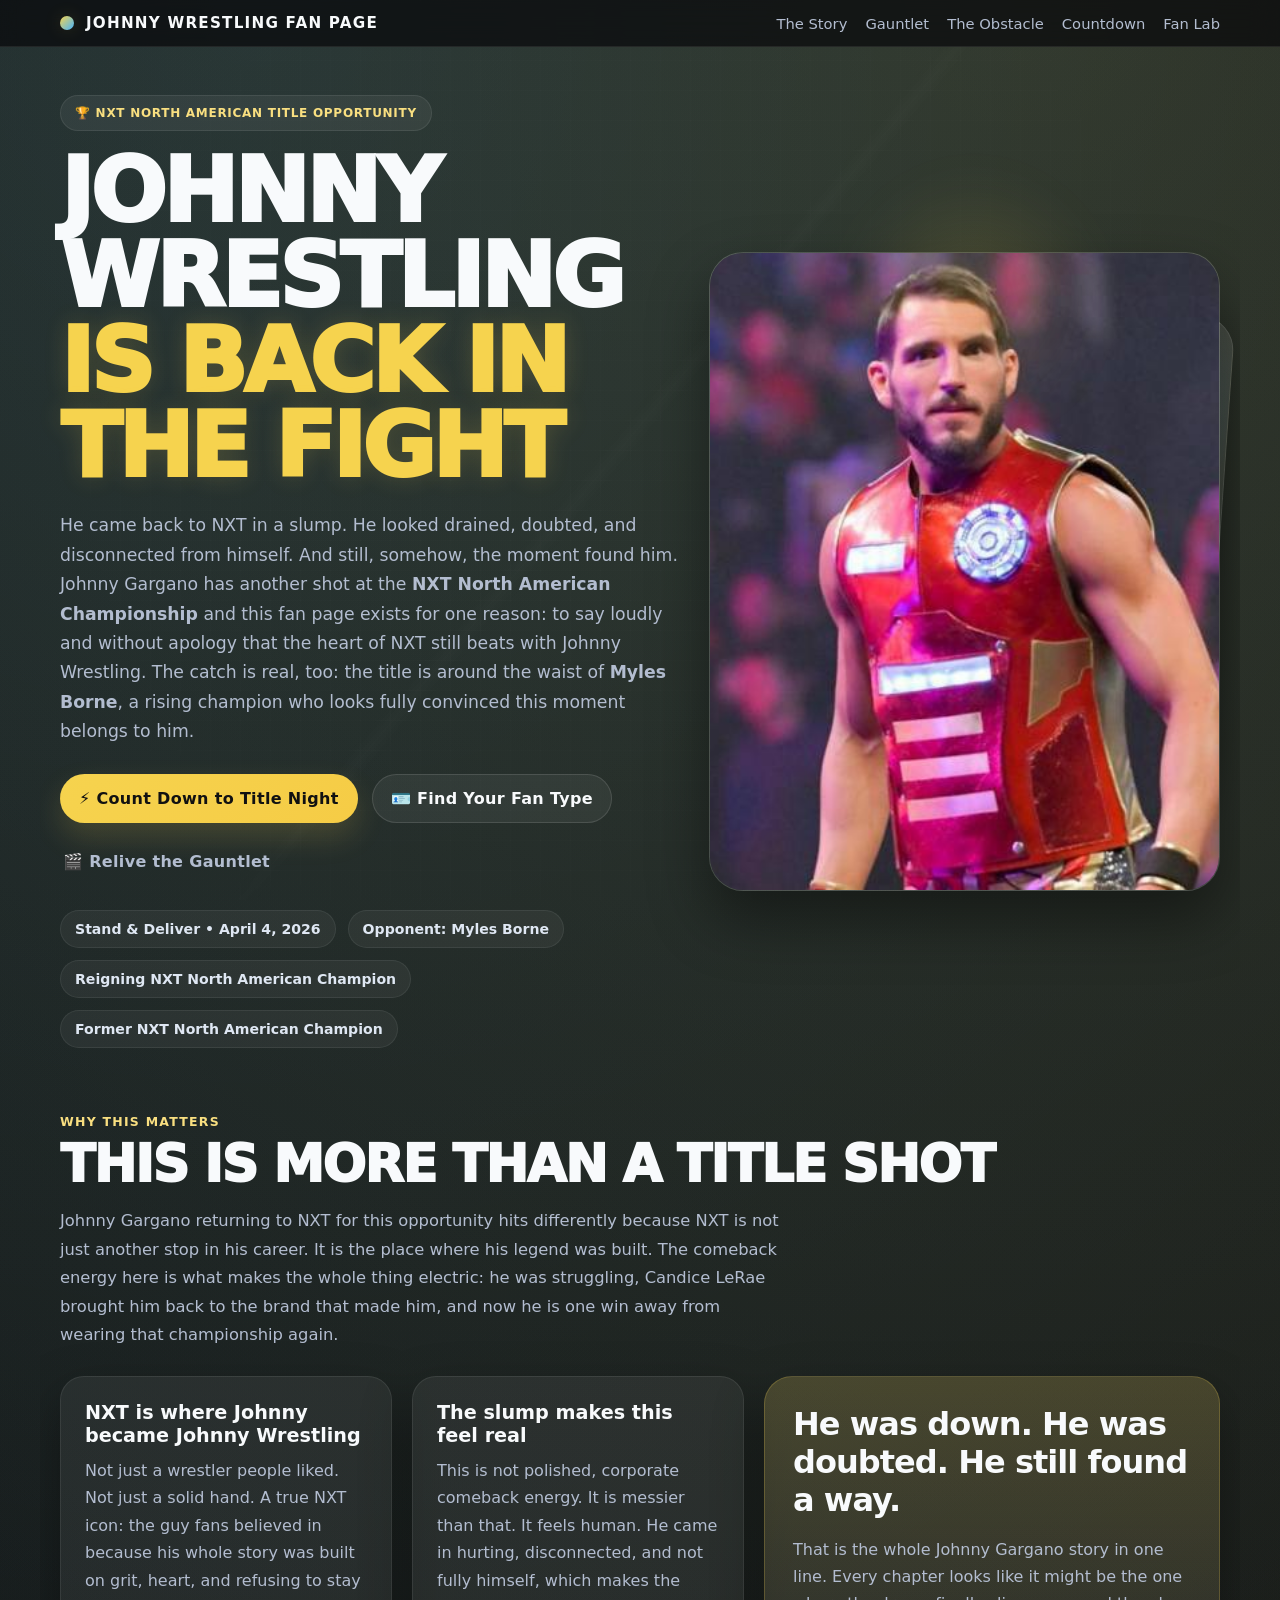
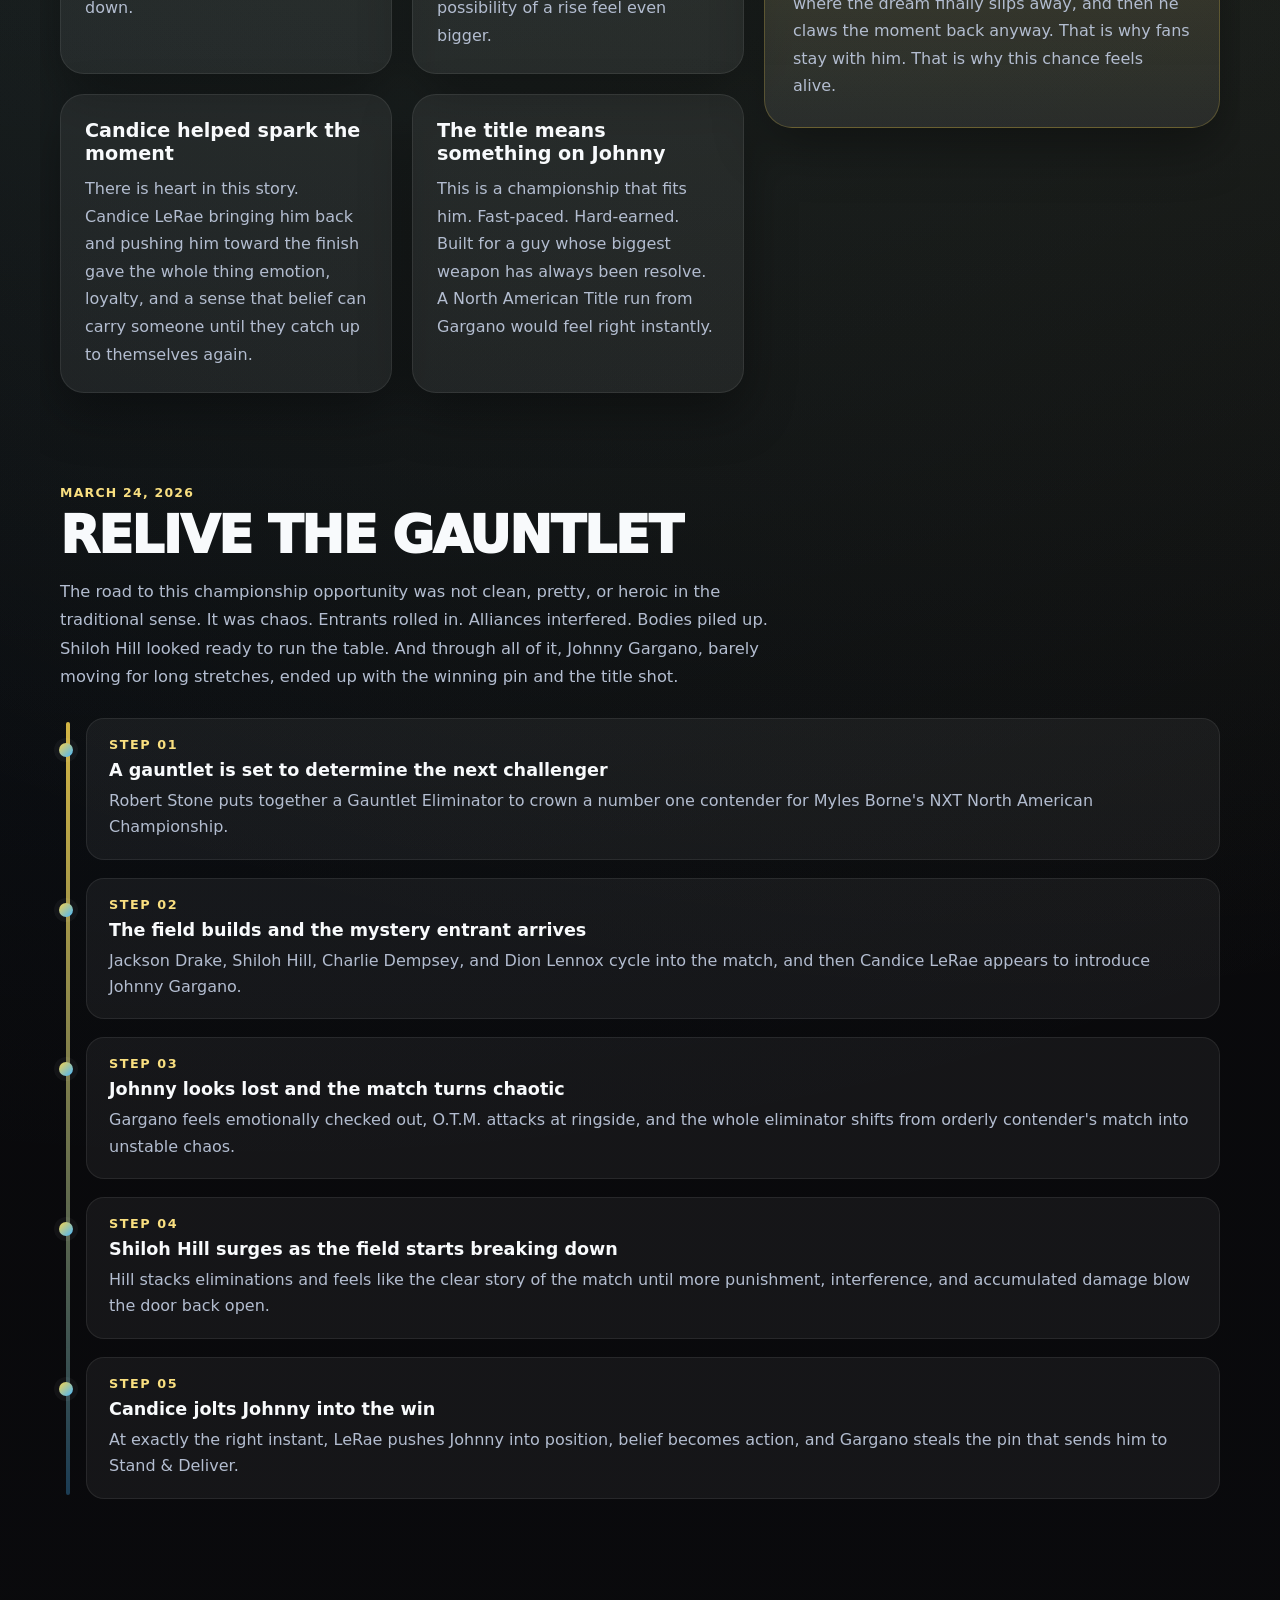
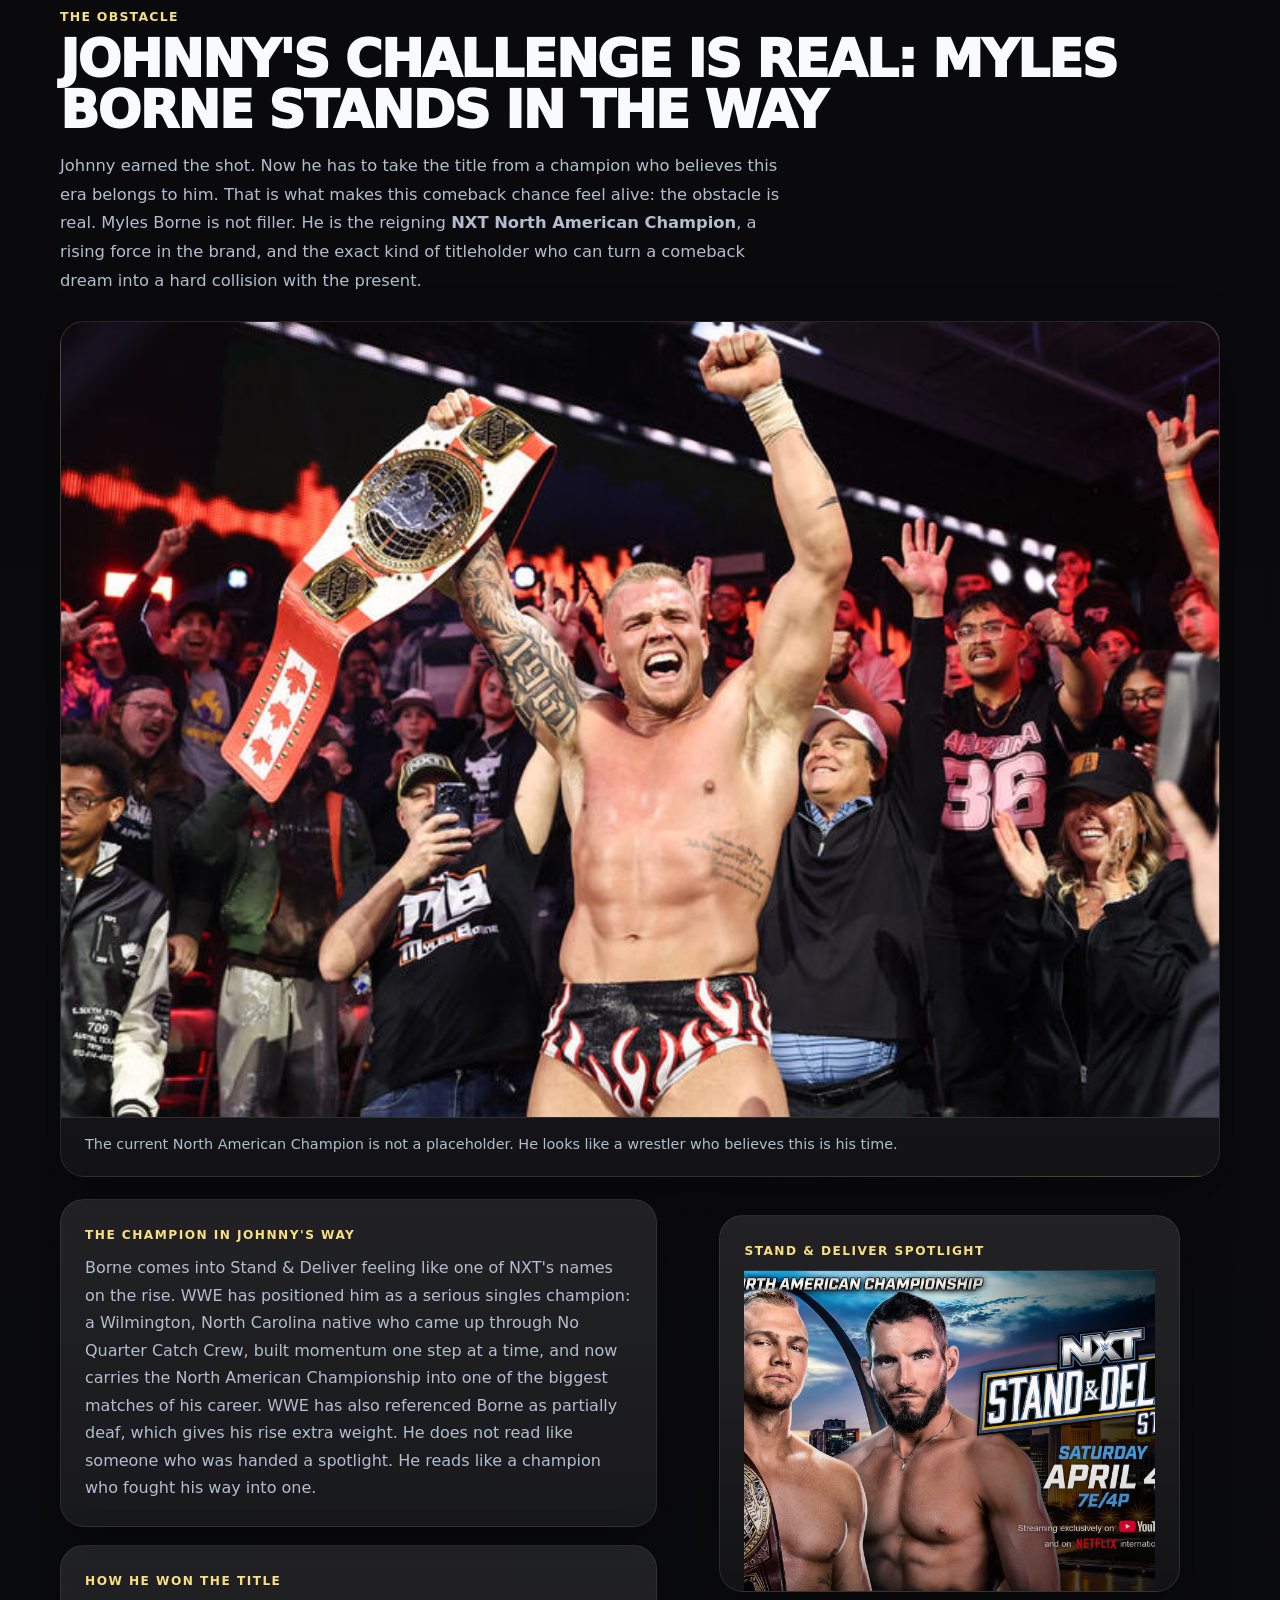
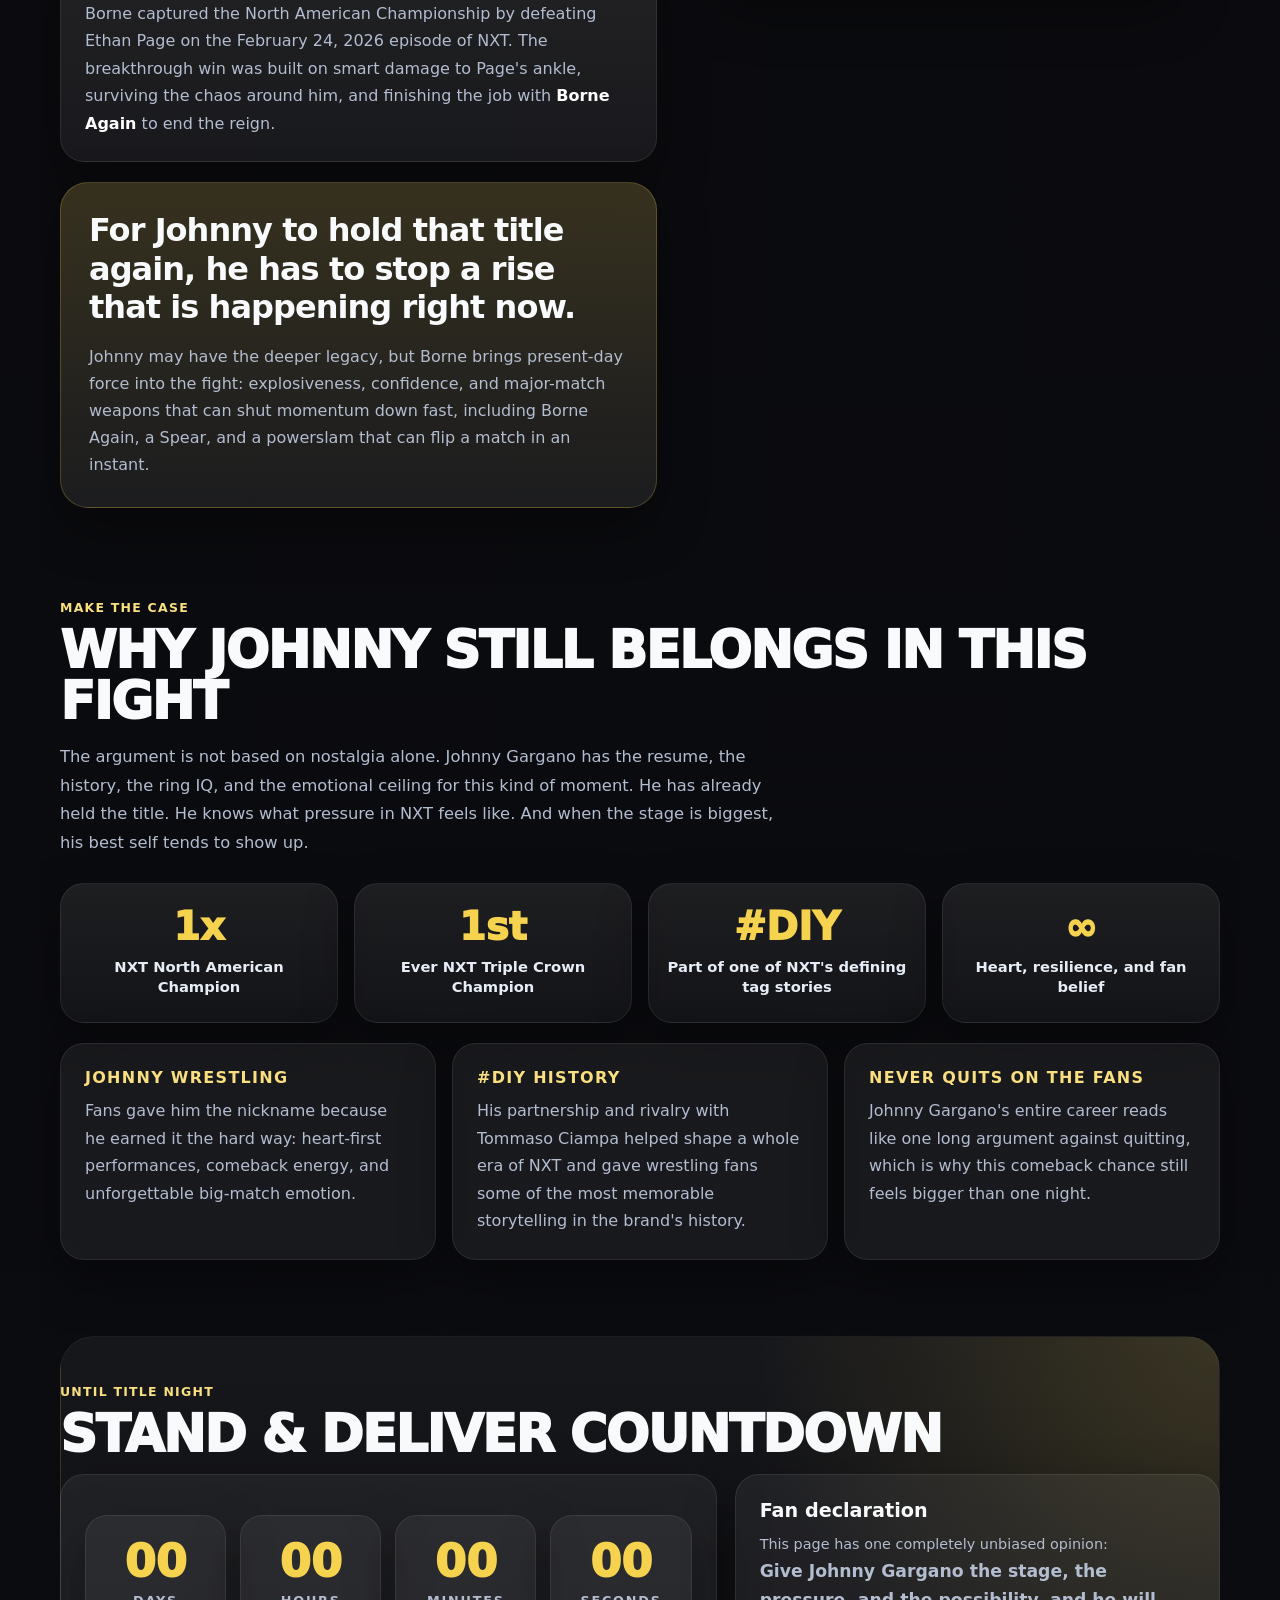
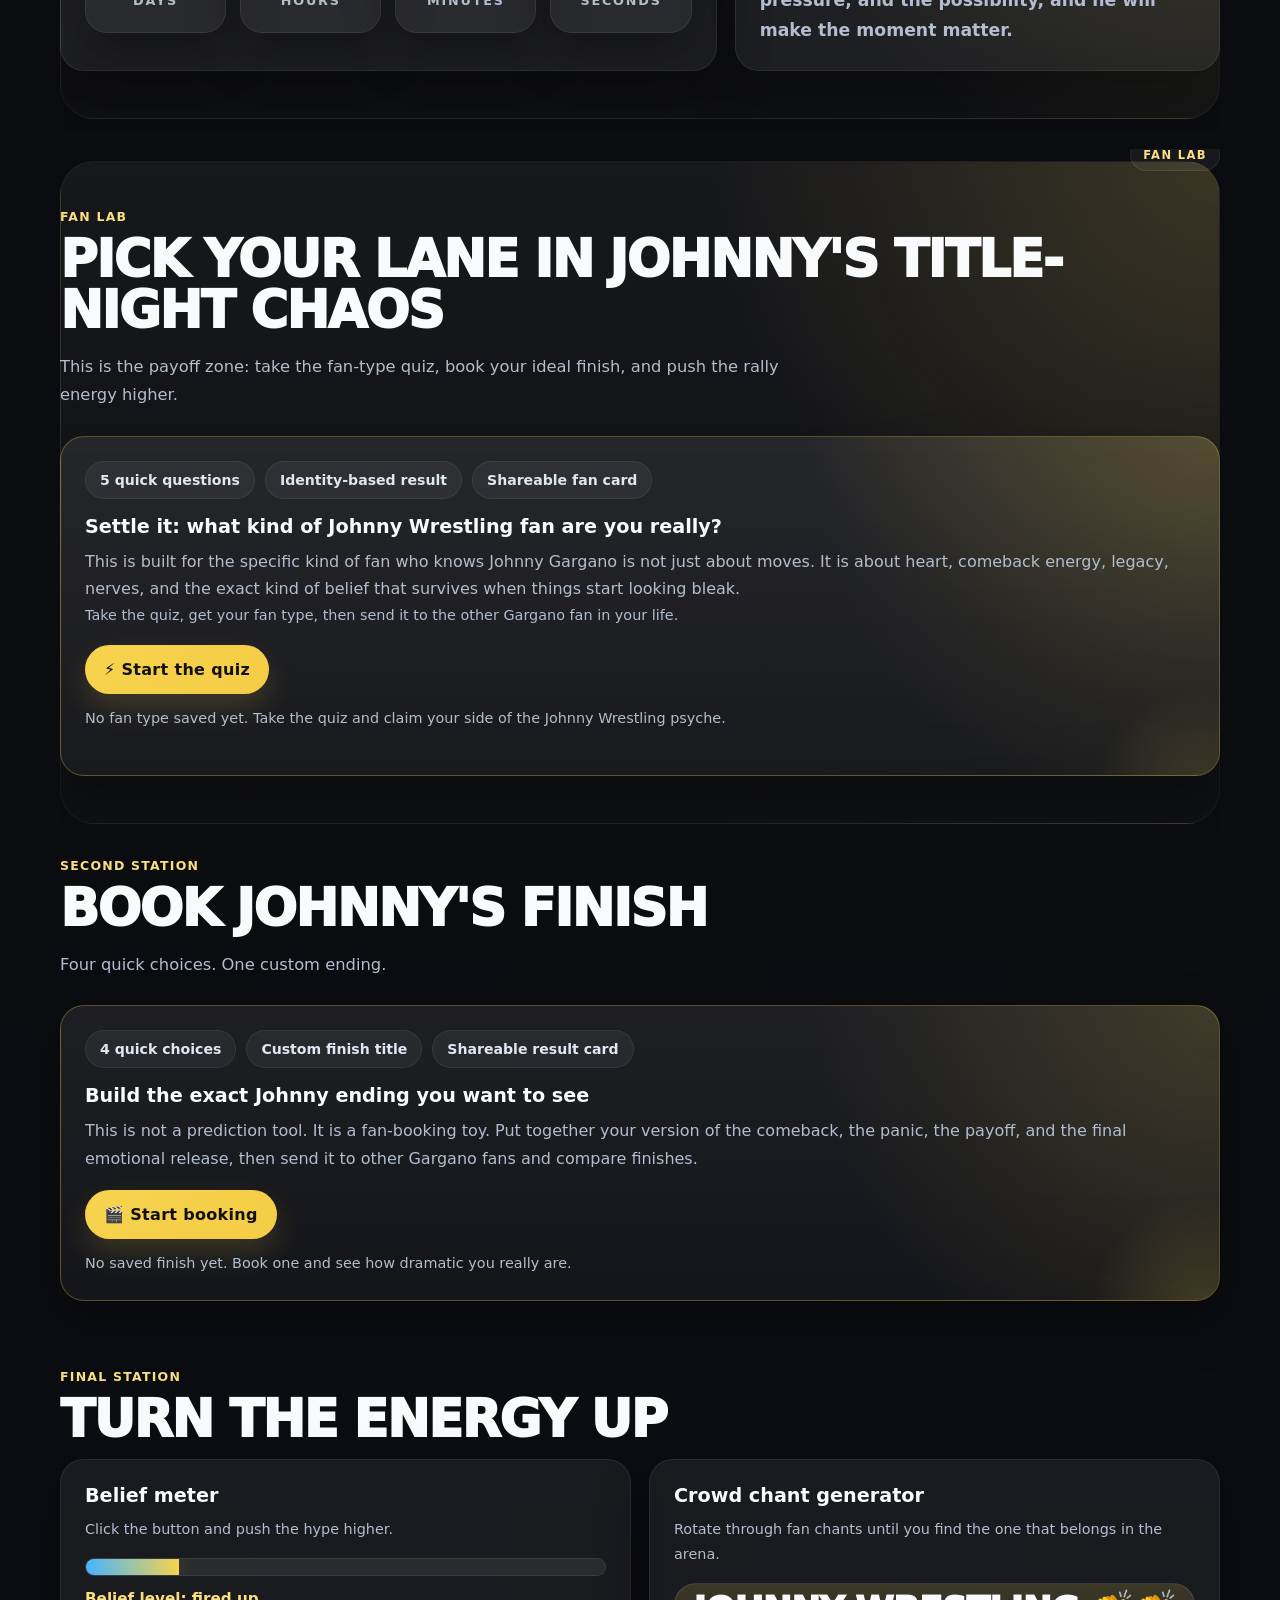
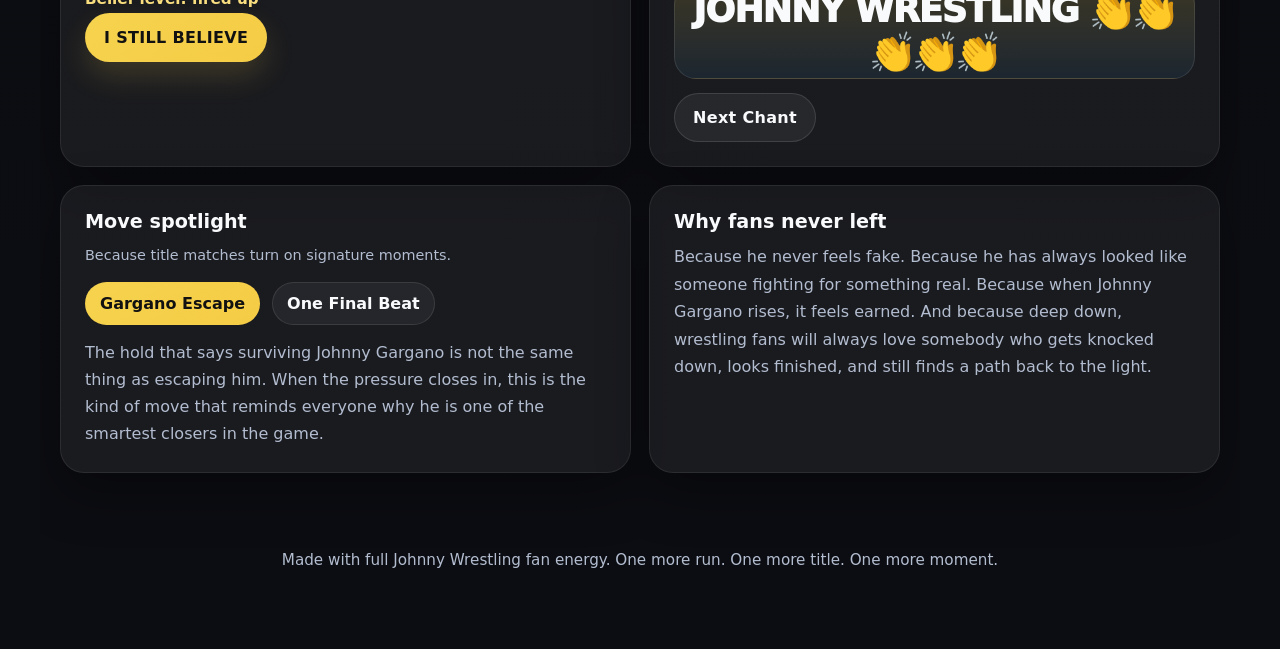
==== commit e7065f33: "Fix mobile overflow and elevate opponent hero image" ====
--- a/index.html
+++ b/index.html
@@ -146,6 +146,15 @@
         turn a comeback dream into a hard collision with the present.
       </p>
 
+      <figure class="opponent-hero card">
+        <div class="opponent-photo-frame">
+          <img src="assets/bourne_with_NXT_NA_Title.jpg" alt="Myles Borne raising the NXT North American Championship in the crowd" />
+        </div>
+        <figcaption class="small">
+          The current North American Champion is not a placeholder. He looks like a wrestler who believes this is his time.
+        </figcaption>
+      </figure>
+
       <div class="opponent-grid">
         <div class="opponent-copy">
           <article class="card opponent-story">
@@ -179,15 +188,6 @@
         </div>
 
         <aside class="opponent-visuals">
-          <figure class="opponent-photo-card card">
-            <div class="opponent-photo-frame">
-              <img src="assets/bourne_with_NXT_NA_Title.jpg" alt="Myles Borne raising the NXT North American Championship in the crowd" />
-            </div>
-            <figcaption class="small">
-              The current North American Champion is not a placeholder. He looks like a wrestler who believes this is his time.
-            </figcaption>
-          </figure>
-
           <figure class="match-poster card">
             <div class="poster-kicker">Stand &amp; Deliver spotlight</div>
             <img src="assets/bourne_gargano_PLE_head-to-head_match_image.jpg" alt="Stand and Deliver match advertisement for Myles Borne vs. Johnny Gargano for the NXT North American Championship" />
--- a/styles/base.css
+++ b/styles/base.css
@@ -4,6 +4,10 @@
 
 html {
   scroll-behavior: smooth;
+  width: 100%;
+  max-width: 100%;
+  overflow-x: clip;
+  overscroll-behavior-x: none;
 }
 
 section[id] {
@@ -12,13 +16,17 @@
 
 body {
   margin: 0;
+  width: 100%;
+  max-width: 100%;
   font-family: Inter, system-ui, -apple-system, BlinkMacSystemFont, "Segoe UI", sans-serif;
   background:
     radial-gradient(circle at 20% 0%, rgba(70, 181, 255, 0.16), transparent 32%),
     radial-gradient(circle at 80% 0%, rgba(246, 211, 78, 0.18), transparent 30%),
     linear-gradient(180deg, #050507 0%, #09090b 20%, #0c0d12 100%);
   color: var(--text);
-  overflow-x: hidden;
+  overflow-x: clip;
+  overscroll-behavior-x: none;
+  touch-action: pan-y;
 }
 
 body::before {
@@ -110,6 +118,7 @@
   max-width: var(--max);
   margin: 0 auto;
   padding: 0 20px 70px;
+  overflow-x: clip;
 }
 
 .hero {
@@ -364,12 +373,13 @@
   position: relative;
   margin-top: 18px;
   padding: 60px 0;
+  overflow: clip;
 }
 
 .section-featured::before {
   content: "";
   position: absolute;
-  inset: 12px -18px;
+  inset: 12px 0;
   border-radius: 34px;
   background:
     radial-gradient(circle at top right, var(--fan-accent-soft), transparent 38%),
@@ -505,6 +515,14 @@
   gap: 18px;
 }
 
+.opponent-hero {
+  margin: 0 0 22px;
+  overflow: hidden;
+  background:
+    radial-gradient(circle at top right, var(--fan-accent-soft), transparent 34%),
+    linear-gradient(180deg, rgba(255, 255, 255, 0.08), rgba(255, 255, 255, 0.04));
+}
+
 .opponent-story,
 .opponent-photo-card,
 .match-poster {
@@ -583,8 +601,8 @@
 }
 
 .match-poster img {
-  margin: 0 -24px 18px;
-  width: calc(100% + 48px);
+  margin: 0 0 18px;
+  width: 100%;
   aspect-ratio: 16 / 9;
   border-top: 1px solid rgba(255, 255, 255, 0.08);
   border-bottom: 1px solid rgba(255, 255, 255, 0.08);
@@ -998,7 +1016,7 @@
   }
 
   .section-featured::before {
-    inset: 8px -8px;
+    inset: 8px 0;
     border-radius: 28px;
   }
 
@@ -1007,11 +1025,15 @@
     right: 6px;
   }
 
+  .opponent-hero {
+    margin-bottom: 18px;
+  }
+
   .opponent-photo-frame,
   .match-poster img {
-    margin-left: -12px;
-    margin-right: -12px;
-    width: calc(100% + 24px);
+    margin-left: 0;
+    margin-right: 0;
+    width: 100%;
   }
 
   .opponent-photo-frame {
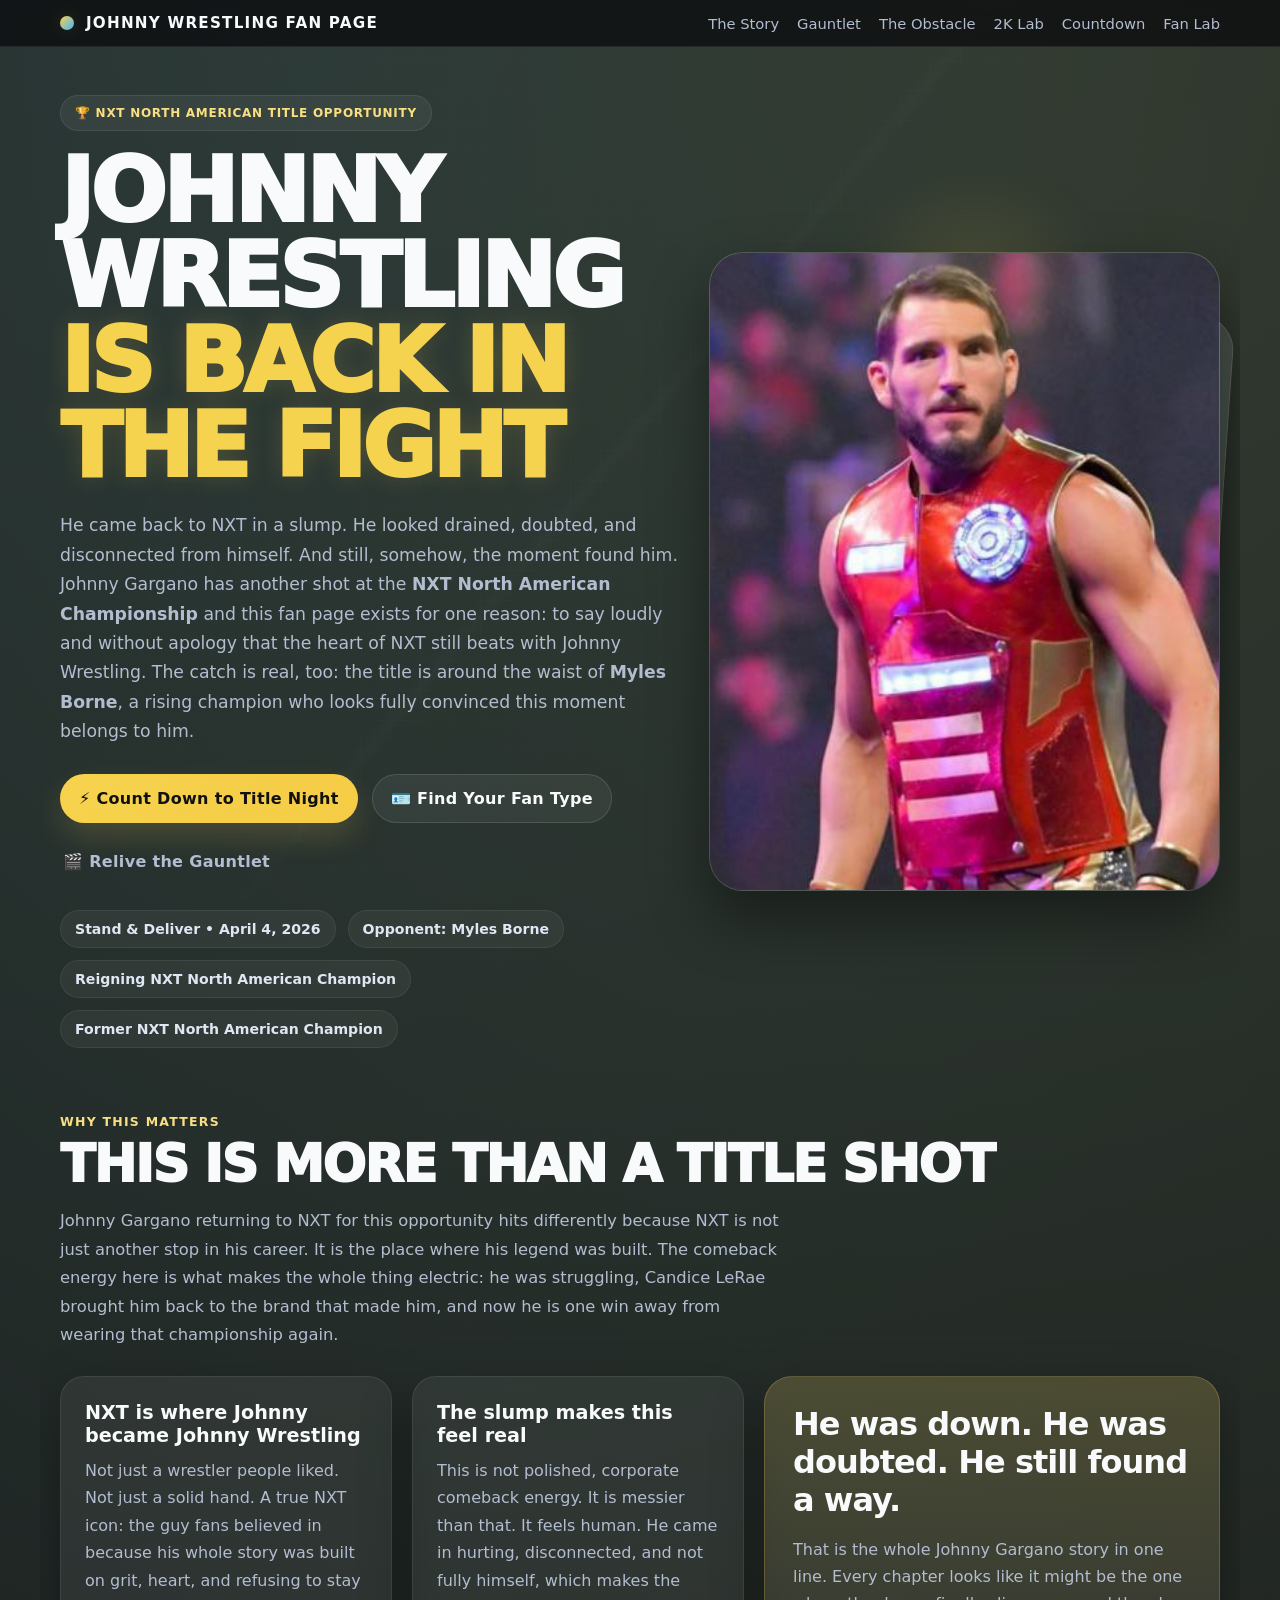
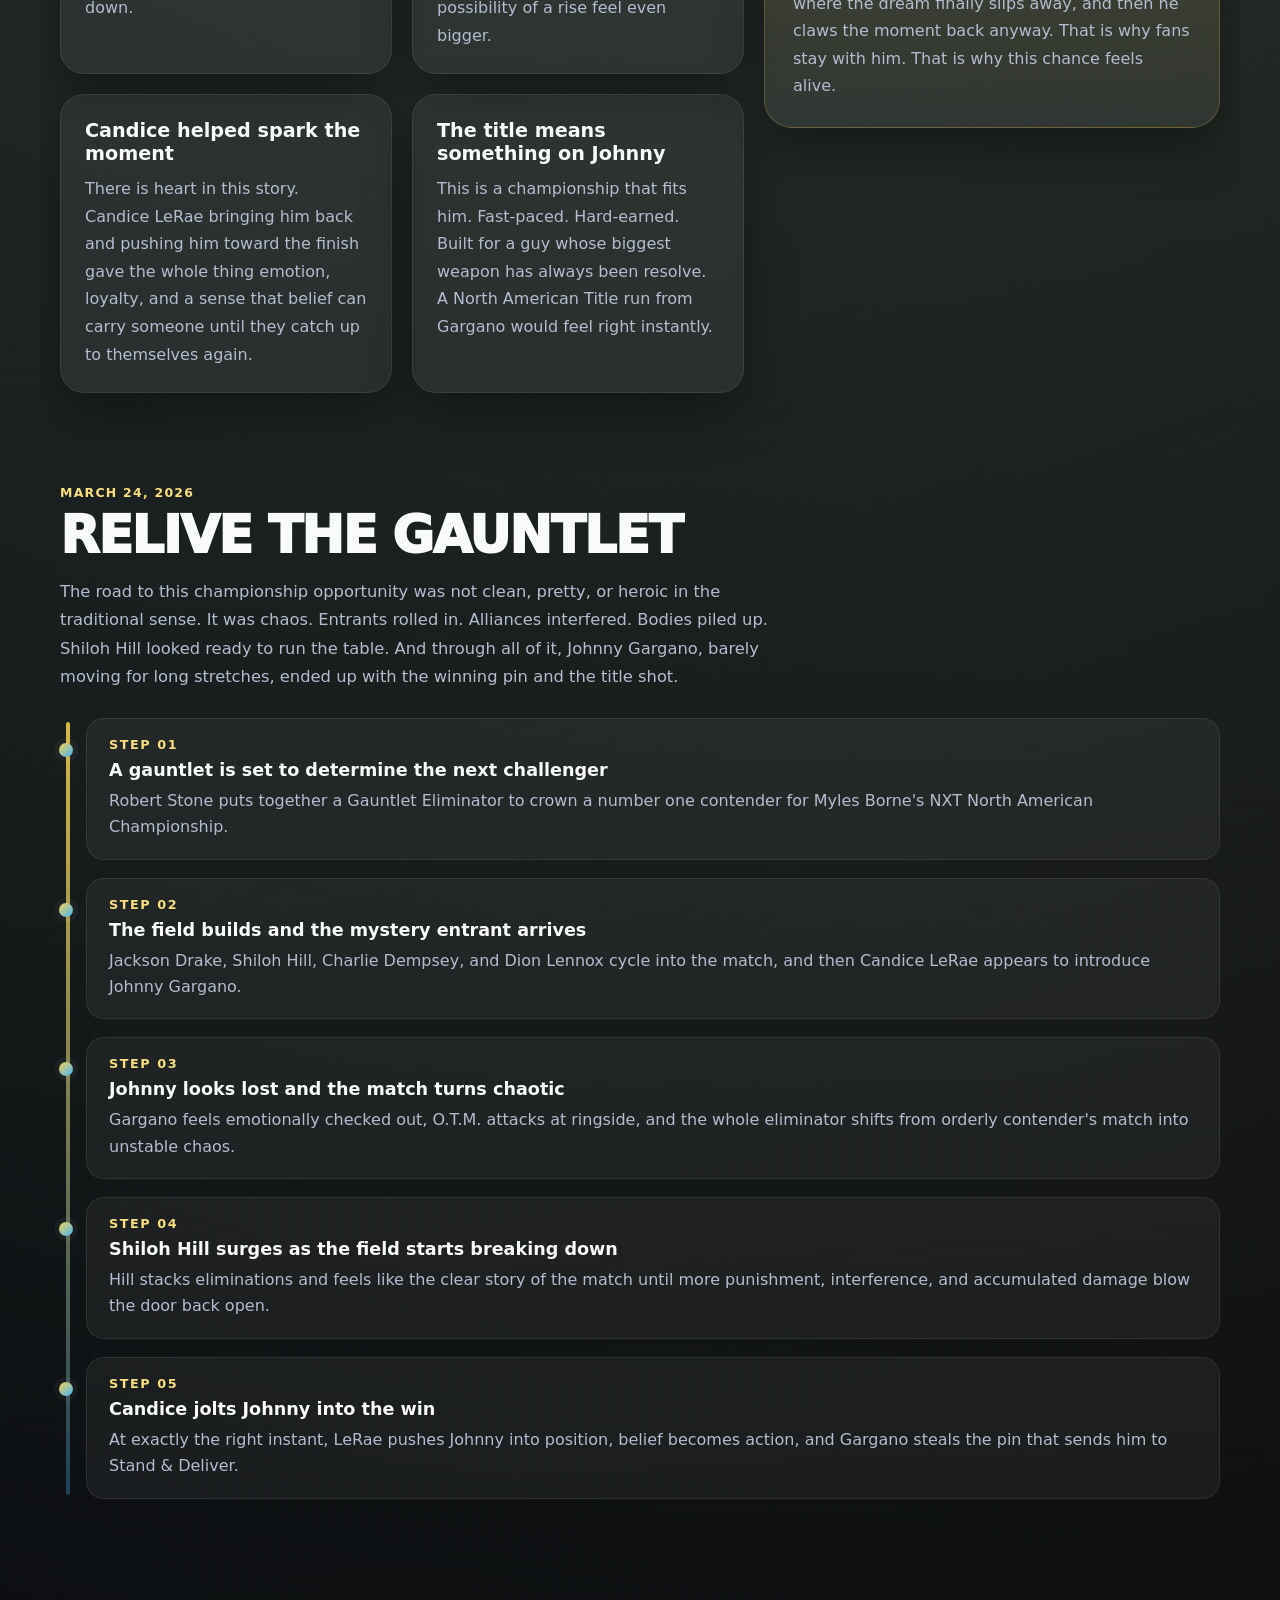
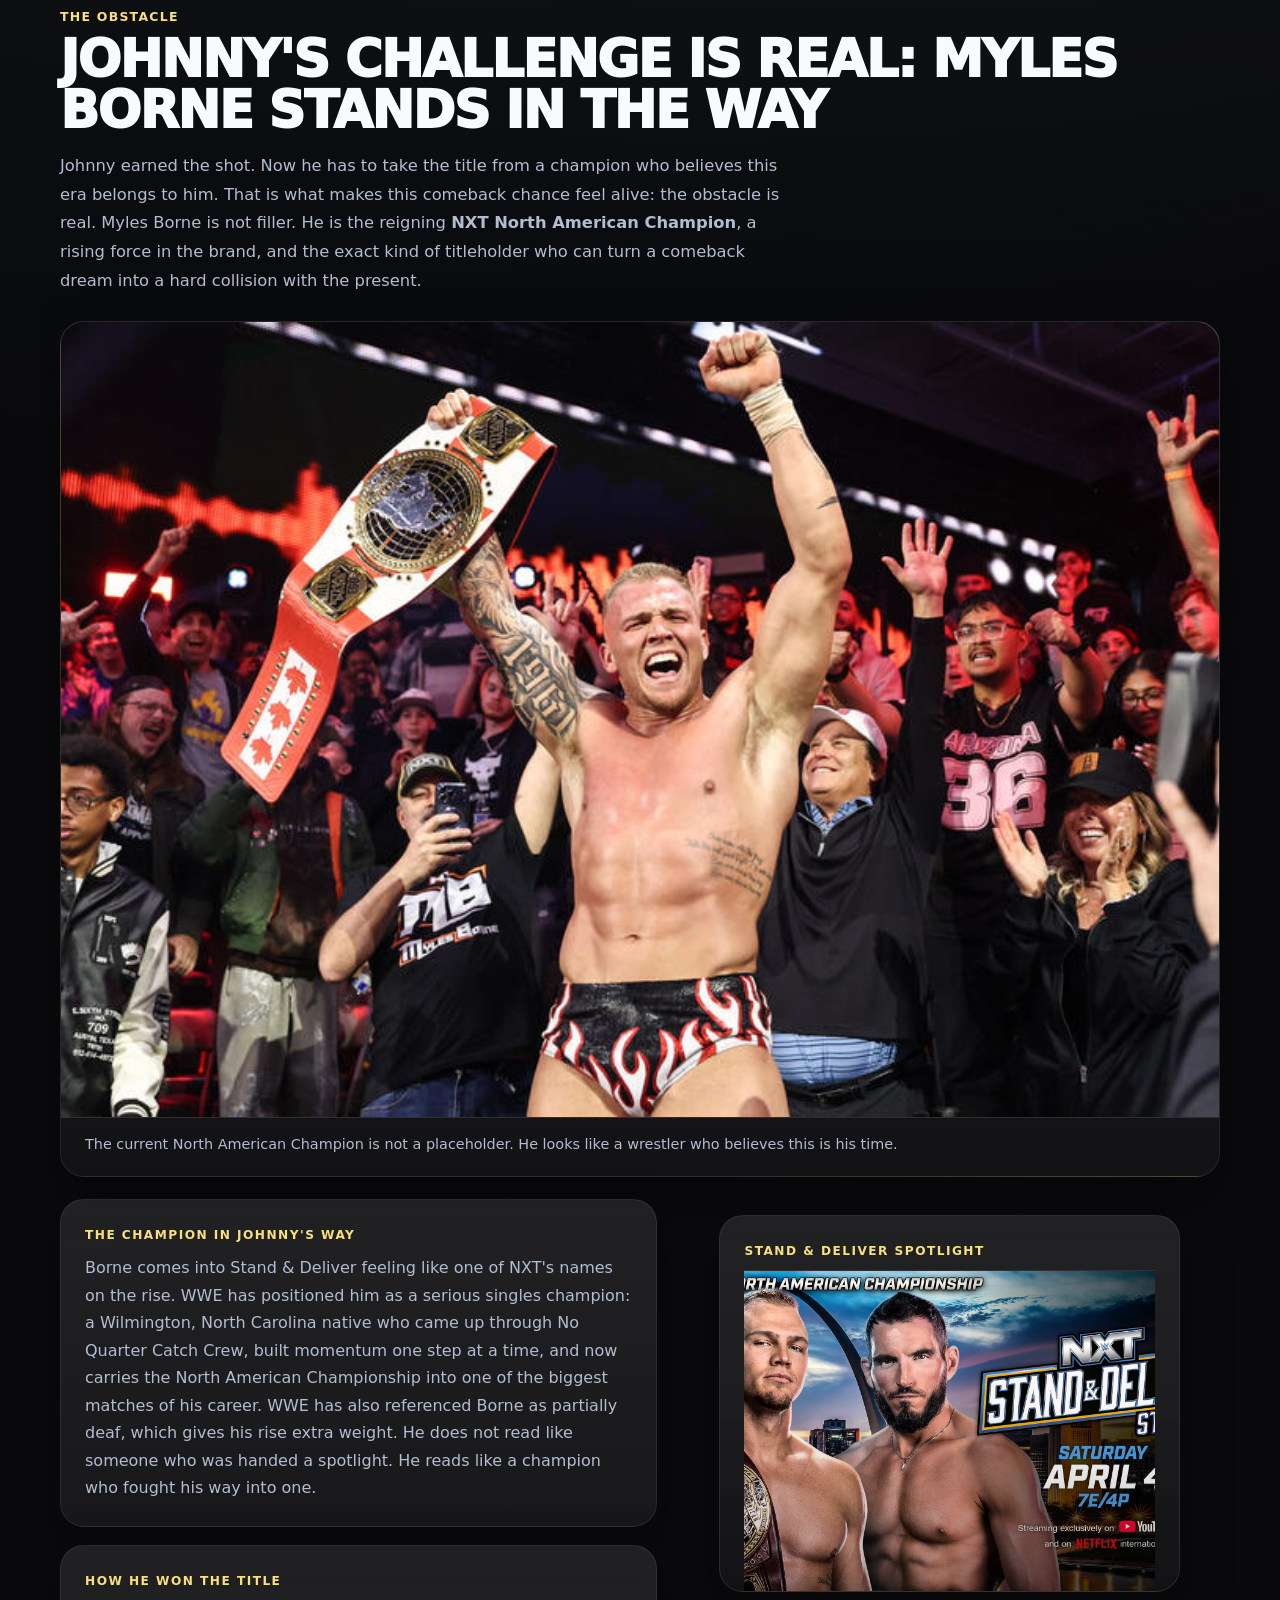
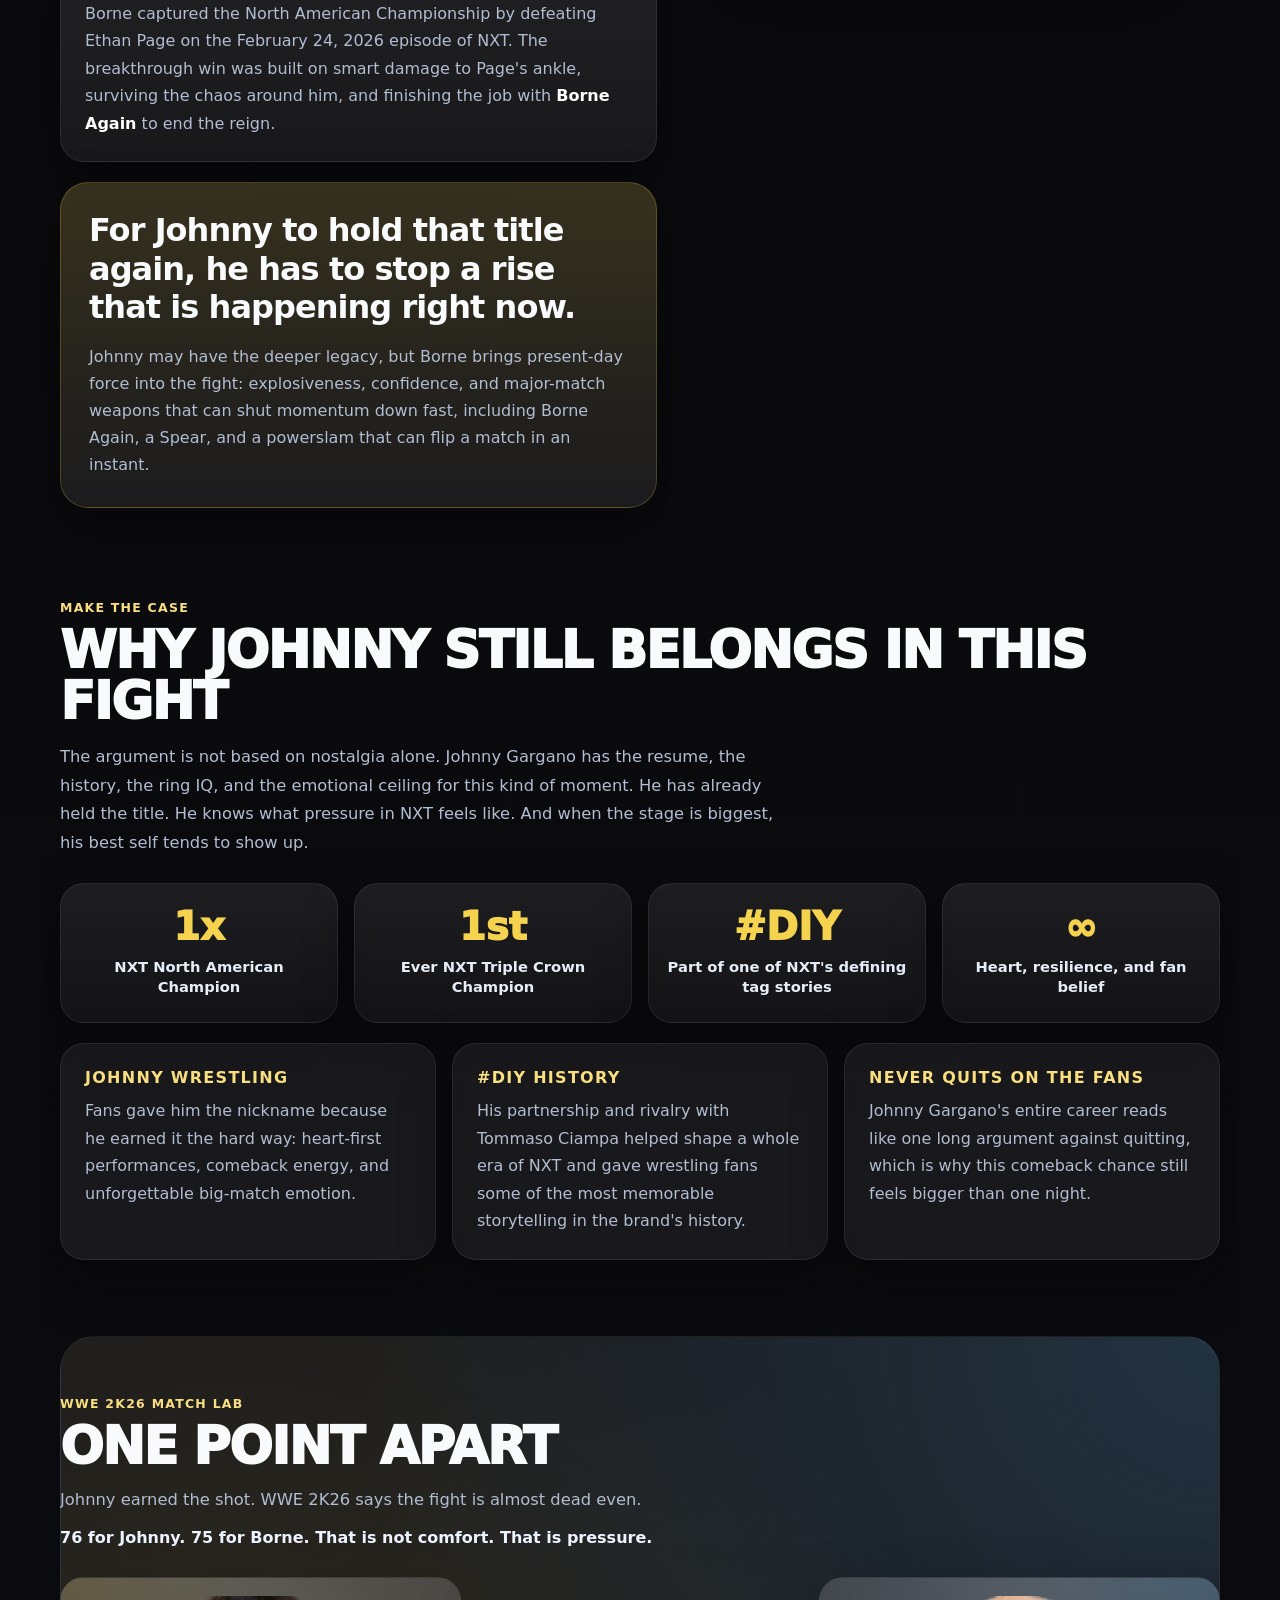
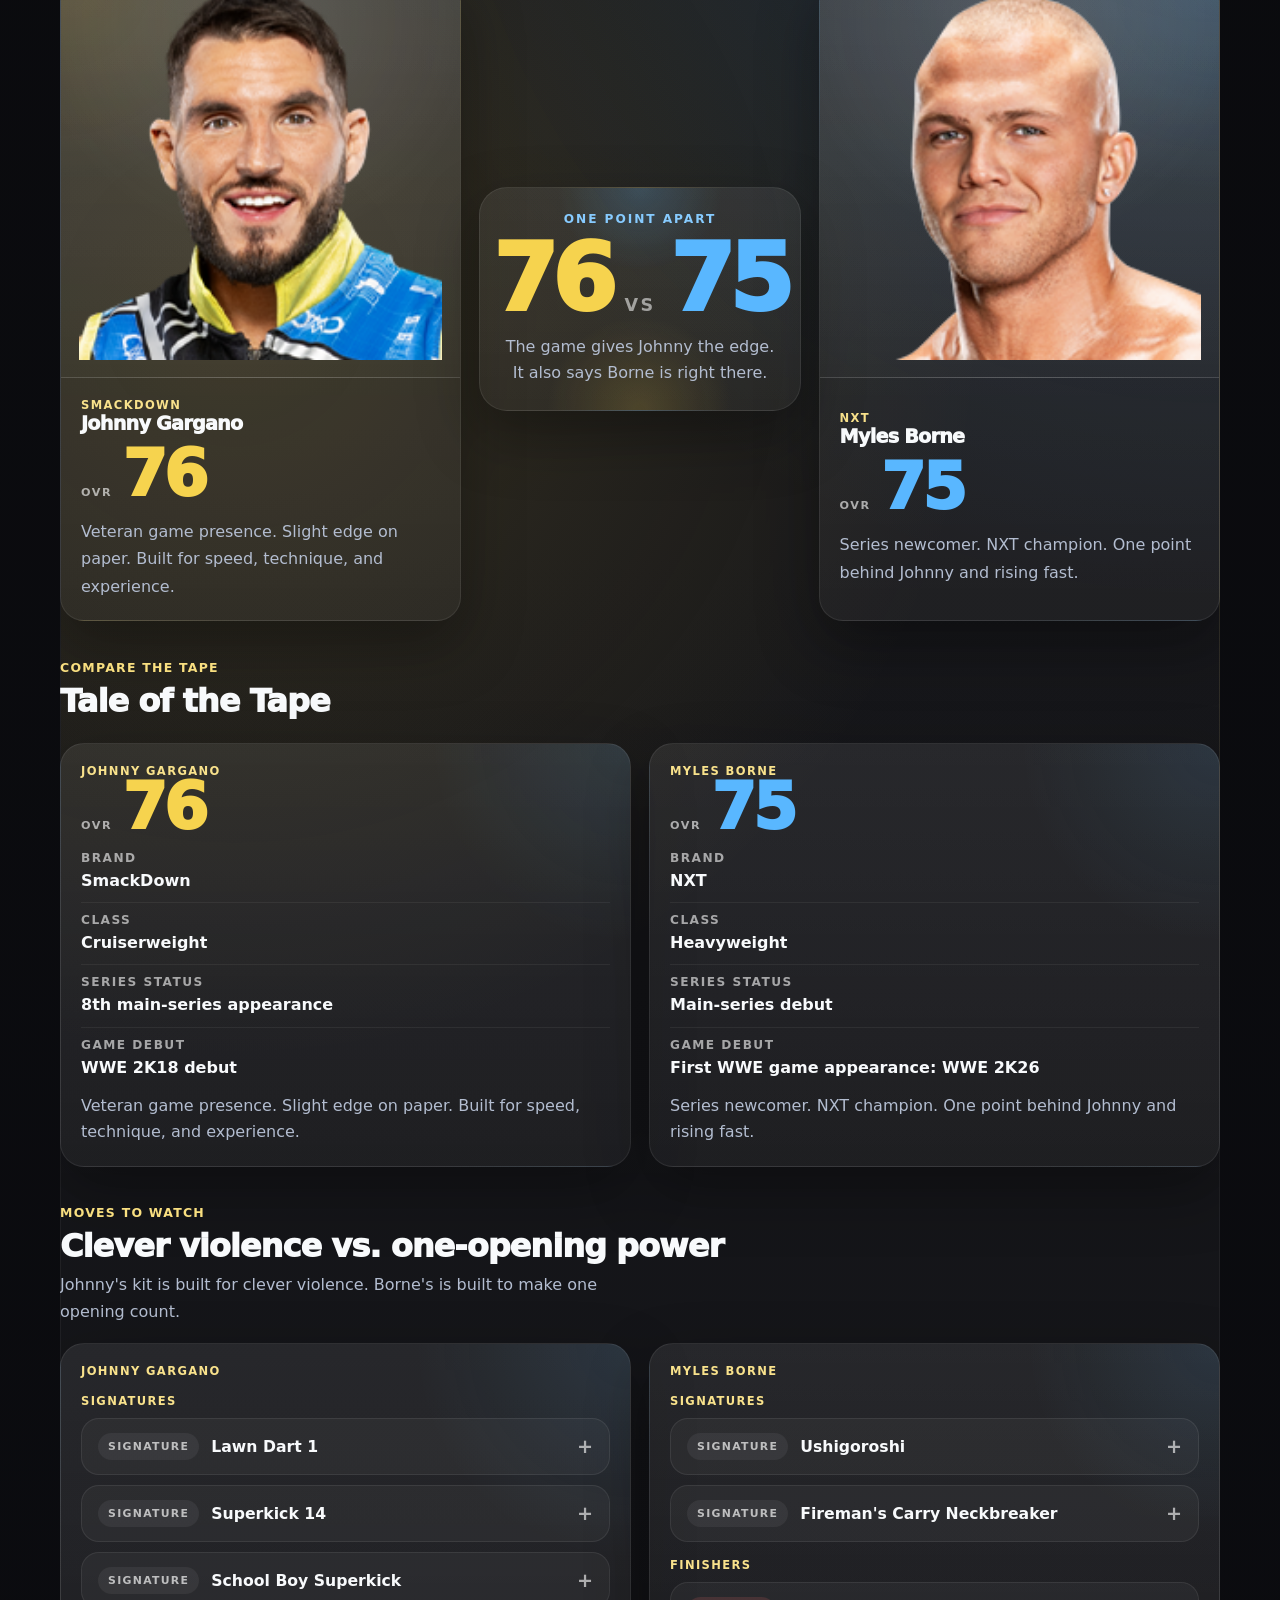
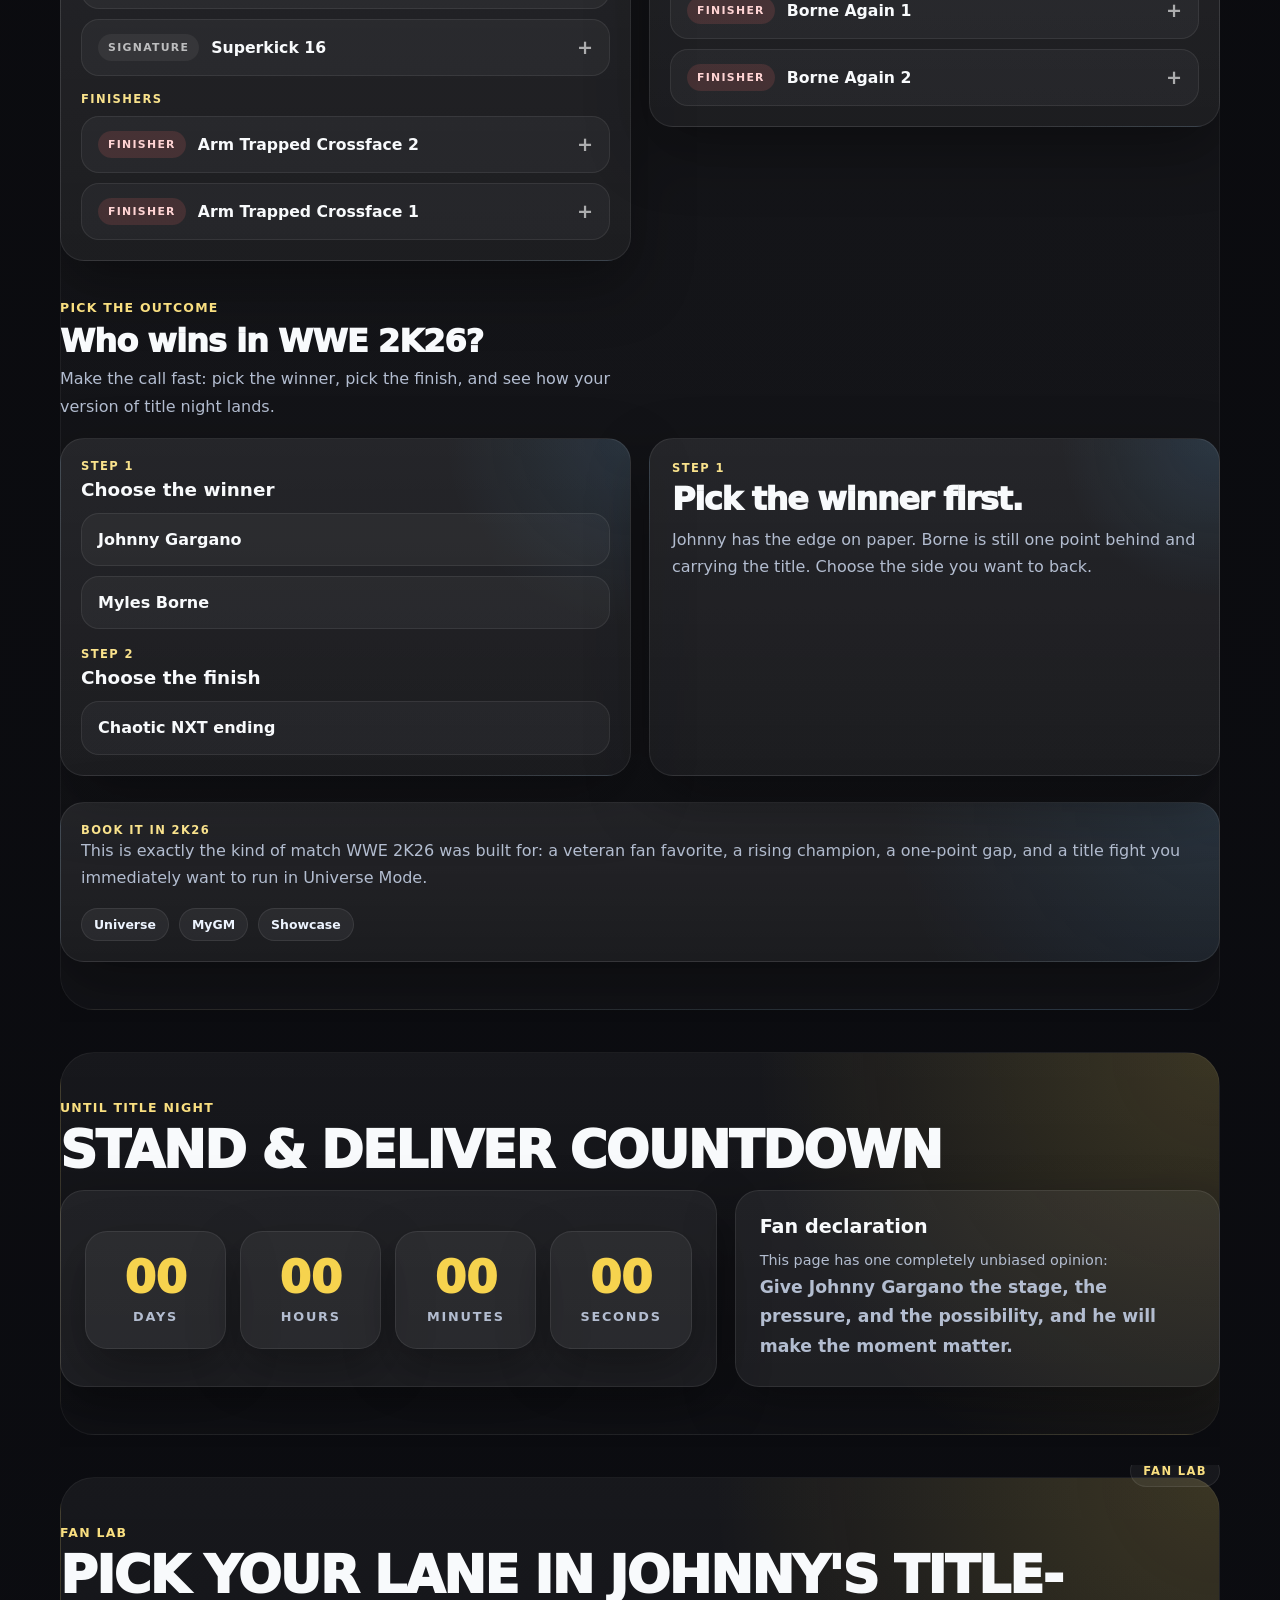
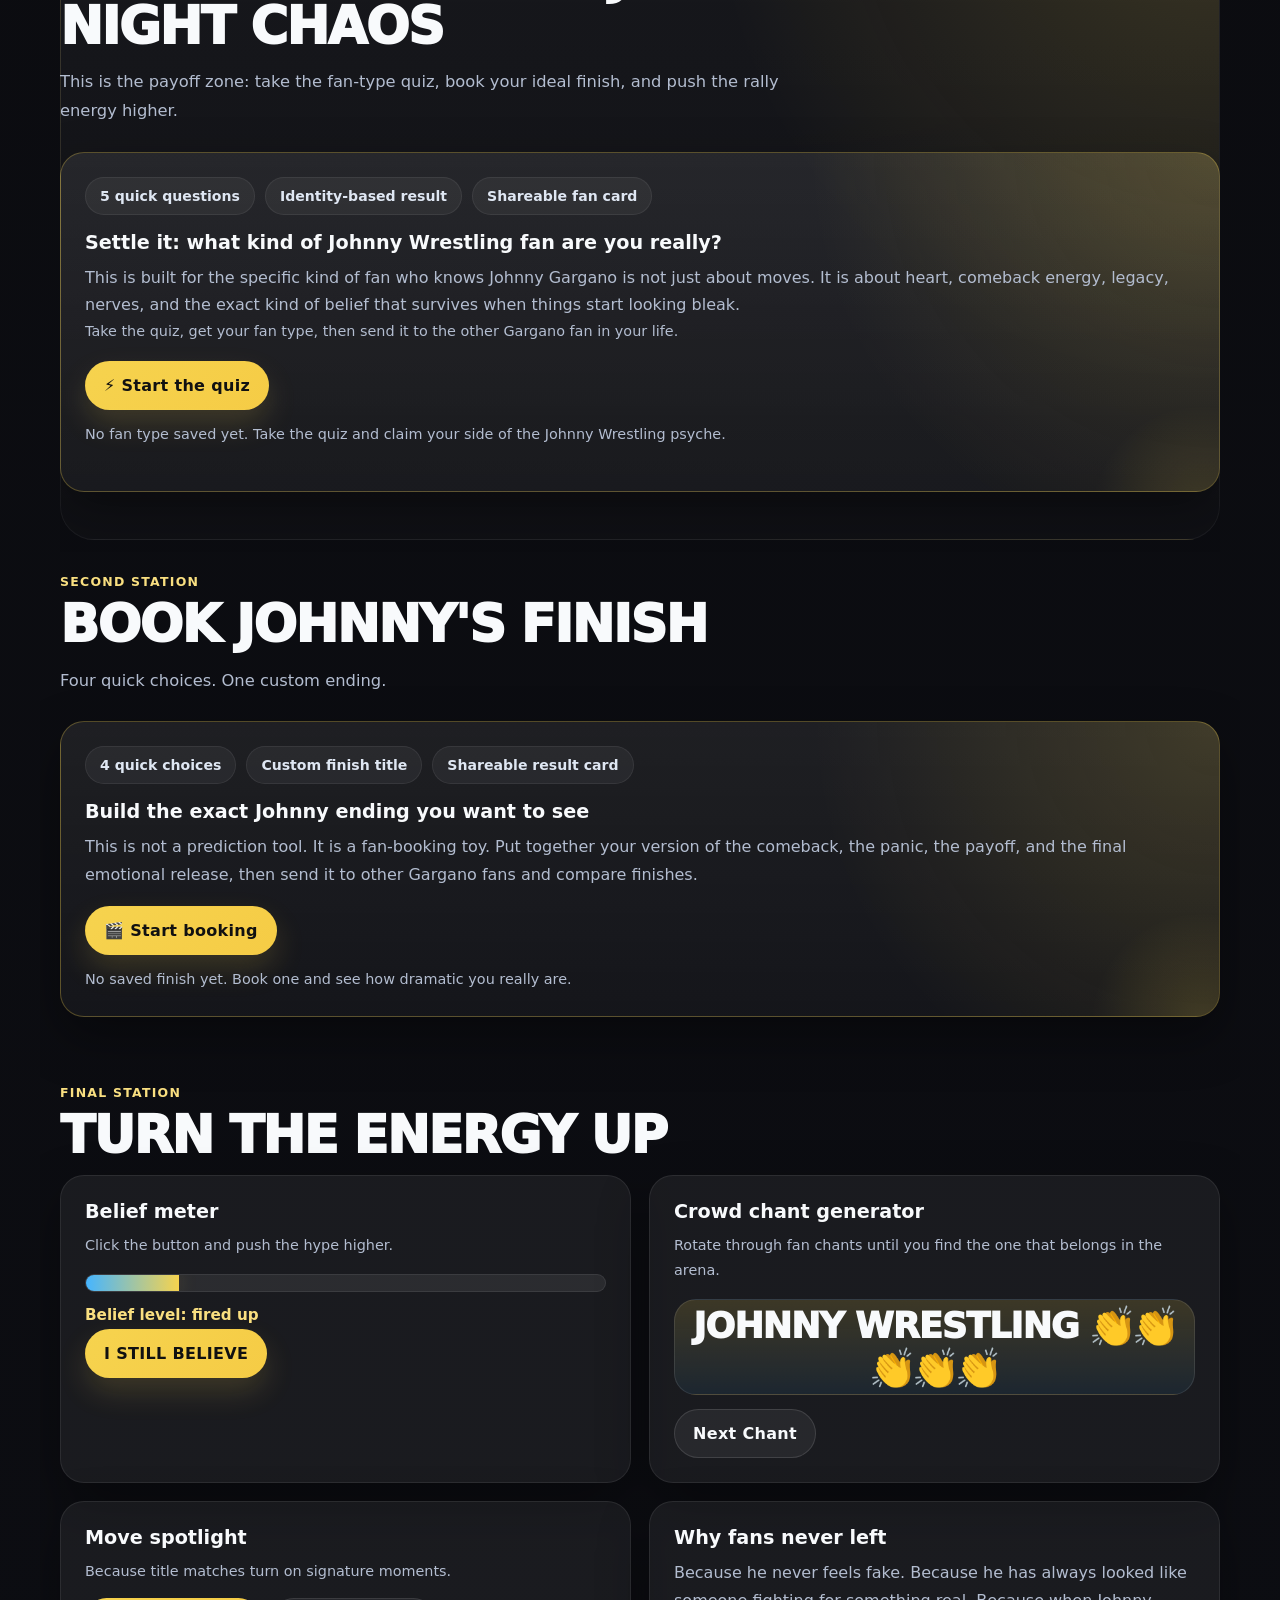
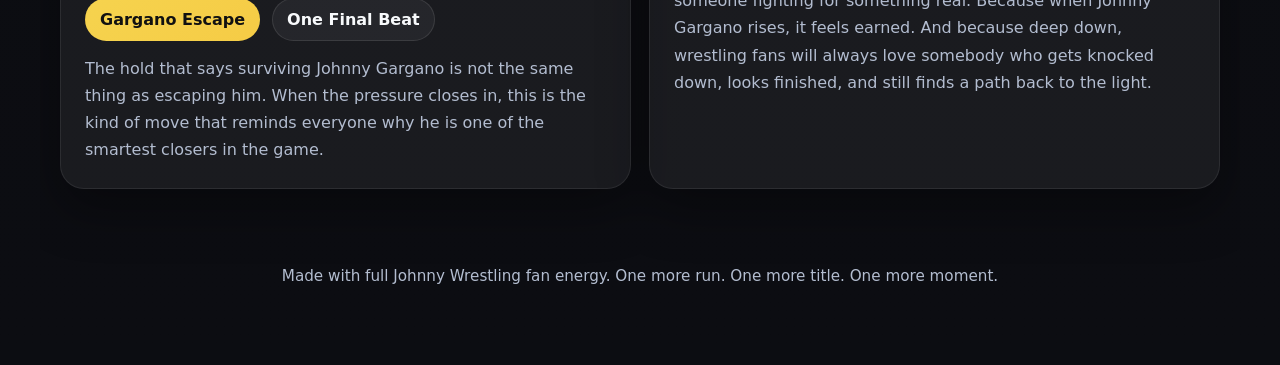
==== commit 1ed24107: "Add WWE 2K26 match lab and expand mobile nav" ====
--- a/index.html
+++ b/index.html
@@ -21,6 +21,7 @@
         <a href="#moment">The Story</a>
         <a href="#gauntlet">Gauntlet</a>
         <a href="#opponent">The Obstacle</a>
+        <a href="#match-lab">2K Lab</a>
         <a href="#countdown">Countdown</a>
         <a href="#fan-type">Fan Lab</a>
       </nav>
@@ -28,6 +29,7 @@
     <nav class="mobile-nav" aria-label="Mobile section navigation">
       <a href="#moment">Story</a>
       <a href="#opponent">Match</a>
+      <a href="#match-lab">2K Lab</a>
       <a href="#fan-type">Fan Lab</a>
     </nav>
   </header>
@@ -223,6 +225,74 @@
       </div>
     </section>
 
+    <section class="section reveal section-featured section-match-lab" id="match-lab">
+      <div class="match-lab-shell">
+        <header class="match-lab-intro">
+          <p class="section-kicker">WWE 2K26 Match Lab</p>
+          <h2 class="section-title">One Point Apart</h2>
+          <p class="match-lab-lede">Johnny earned the shot. WWE 2K26 says the fight is almost dead even.</p>
+          <p class="match-lab-hook">76 for Johnny. 75 for Borne. That is not comfort. That is pressure.</p>
+        </header>
+
+        <div class="match-lab-hero" aria-label="WWE 2K26 rating comparison">
+          <div class="versus-core">
+            <p class="versus-label">One Point Apart</p>
+            <div class="versus-score" aria-hidden="true">
+              <span class="versus-score-value versus-score-johnny" data-ovr-target="76">0</span>
+              <span class="versus-divider">vs</span>
+              <span class="versus-score-value versus-score-myles" data-ovr-target="75">0</span>
+            </div>
+            <p class="versus-subcopy">The game gives Johnny the edge. It also says Borne is right there.</p>
+          </div>
+
+          <article class="fighter-card card"></article>
+          <article class="fighter-card card"></article>
+        </div>
+
+        <section class="match-lab-tape" aria-labelledby="match-lab-tape-title">
+          <div class="section-heading">
+            <p class="section-kicker">Compare the Tape</p>
+            <h3 id="match-lab-tape-title">Tale of the Tape</h3>
+          </div>
+          <div class="tape-grid"></div>
+        </section>
+
+        <section class="match-lab-moves" aria-labelledby="match-lab-moves-title">
+          <div class="section-heading">
+            <p class="section-kicker">Moves to Watch</p>
+            <h3 id="match-lab-moves-title">Clever violence vs. one-opening power</h3>
+            <p class="section-copy">Johnny's kit is built for clever violence. Borne's is built to make one opening count.</p>
+          </div>
+          <div class="moves-grid"></div>
+        </section>
+
+        <section class="match-lab-outcome" aria-labelledby="match-lab-outcome-title">
+          <div class="section-heading">
+            <p class="section-kicker">Pick the Outcome</p>
+            <h3 id="match-lab-outcome-title">Who wins in WWE 2K26?</h3>
+            <p class="section-copy">Make the call fast: pick the winner, pick the finish, and see how your version of title night lands.</p>
+          </div>
+          <div class="outcome-layout">
+            <div class="outcome-controls card">
+              <div class="outcome-step">
+                <div class="outcome-step-label">Step 1</div>
+                <h4>Choose the winner</h4>
+                <div class="outcome-option-grid outcome-winner-options"></div>
+              </div>
+              <div class="outcome-step">
+                <div class="outcome-step-label">Step 2</div>
+                <h4>Choose the finish</h4>
+                <div class="outcome-option-grid outcome-finish-options"></div>
+              </div>
+            </div>
+            <div class="result-card card" aria-live="polite"></div>
+          </div>
+        </section>
+
+        <aside class="match-lab-strip card" aria-label="WWE 2K26 closing note"></aside>
+      </div>
+    </section>
+
     <section class="section reveal section-featured" id="countdown">
       <div class="section-kicker">Until title night</div>
       <h2 class="section-title">Stand &amp; Deliver countdown</h2>
--- a/styles/base.css
+++ b/styles/base.css
@@ -826,6 +826,153 @@
   margin-top: 12px;
 }
 
+.section-match-lab {
+  --lab-bg: #0b0d12;
+  --lab-panel: rgba(255, 255, 255, 0.05);
+  --lab-panel-strong: rgba(255, 255, 255, 0.08);
+  --lab-blue: #59b7ff;
+  --lab-gold: var(--fan-accent, #f4cc46);
+  --lab-danger: #ff6b6b;
+  --lab-radius: 24px;
+  --lab-radius-tight: 18px;
+  --lab-shadow: 0 24px 60px rgba(0, 0, 0, 0.35);
+}
+
+.section-match-lab::before {
+  background:
+    radial-gradient(circle at top right, rgba(89, 183, 255, 0.16), transparent 28%),
+    radial-gradient(circle at 15% 20%, rgba(244, 204, 70, 0.14), transparent 30%),
+    linear-gradient(180deg, rgba(255, 255, 255, 0.06), rgba(255, 255, 255, 0.03));
+}
+
+.match-lab-shell {
+  display: grid;
+  gap: 22px;
+}
+
+.match-lab-intro {
+  max-width: 58rem;
+}
+
+.match-lab-lede,
+.match-lab-hook,
+.section-copy {
+  color: var(--muted);
+  line-height: 1.7;
+}
+
+.match-lab-lede {
+  margin: 0 0 10px;
+  font-size: 1.02rem;
+}
+
+.match-lab-hook {
+  margin: 0;
+  font-size: 1rem;
+  color: #edf4ff;
+  font-weight: 800;
+}
+
+.match-lab-hero,
+.match-lab-tape,
+.match-lab-moves,
+.match-lab-outcome {
+  display: grid;
+  gap: 18px;
+}
+
+.versus-core {
+  position: relative;
+  overflow: hidden;
+  border-radius: 28px;
+  padding: 24px 20px;
+  text-align: center;
+  background:
+    radial-gradient(circle at 50% 0%, rgba(89, 183, 255, 0.18), transparent 30%),
+    radial-gradient(circle at 50% 100%, rgba(244, 204, 70, 0.16), transparent 34%),
+    linear-gradient(180deg, rgba(255, 255, 255, 0.08), rgba(255, 255, 255, 0.04));
+  border: 1px solid rgba(255, 255, 255, 0.08);
+  box-shadow: var(--lab-shadow);
+}
+
+.versus-label {
+  margin: 0 0 12px;
+  text-transform: uppercase;
+  letter-spacing: 0.16em;
+  font-size: 0.76rem;
+  font-weight: 900;
+  color: color-mix(in srgb, var(--lab-blue) 72%, white 28%);
+}
+
+.versus-score {
+  display: flex;
+  align-items: baseline;
+  justify-content: center;
+  gap: 14px;
+  margin-bottom: 12px;
+}
+
+.versus-score-value {
+  font-size: clamp(3rem, 18vw, 5.8rem);
+  line-height: 0.9;
+  font-weight: 1000;
+  letter-spacing: -0.06em;
+}
+
+.versus-score-johnny {
+  color: var(--lab-gold);
+}
+
+.versus-score-myles {
+  color: var(--lab-blue);
+}
+
+.versus-divider {
+  font-size: 1.1rem;
+  line-height: 1;
+  font-weight: 900;
+  text-transform: uppercase;
+  letter-spacing: 0.14em;
+  color: rgba(255, 255, 255, 0.55);
+}
+
+.versus-subcopy {
+  margin: 0;
+  color: var(--muted);
+  line-height: 1.65;
+}
+
+.section-heading h3 {
+  margin: 0 0 8px;
+  font-size: clamp(1.4rem, 4vw, 2rem);
+  line-height: 1.02;
+  font-weight: 950;
+  letter-spacing: -0.03em;
+}
+
+.section-copy {
+  margin: 0;
+  max-width: 56ch;
+}
+
+.tape-grid,
+.moves-grid {
+  display: grid;
+  gap: 18px;
+}
+
+.outcome-layout {
+  display: grid;
+  gap: 18px;
+}
+
+.mode-tags {
+  display: flex;
+  flex-wrap: wrap;
+  gap: 10px;
+  margin-top: 16px;
+}
+
 @keyframes float {
   0%,
   100% {
@@ -862,6 +1009,18 @@
   .legacy-grid {
     grid-template-columns: repeat(2, minmax(0, 1fr));
   }
+
+  .tape-grid,
+  .moves-grid,
+  .outcome-layout {
+    grid-template-columns: 1fr;
+  }
+}
+
+@media (min-width: 768px) {
+  .tape-grid {
+    grid-template-columns: repeat(2, minmax(0, 1fr));
+  }
 }
 
 @media (max-width: 640px) {
@@ -880,7 +1039,7 @@
 
   .mobile-nav {
     display: grid;
-    grid-template-columns: repeat(3, minmax(0, 1fr));
+    grid-template-columns: repeat(4, minmax(0, 1fr));
     gap: 8px;
     padding: 10px 16px 12px;
     border-top: 1px solid rgba(255, 255, 255, 0.06);
@@ -893,12 +1052,12 @@
     display: flex;
     align-items: center;
     justify-content: center;
-    padding: 10px 12px;
+    padding: 10px 8px;
     border-radius: 999px;
     background: rgba(255, 255, 255, 0.04);
     border: 1px solid rgba(255, 255, 255, 0.08);
     color: var(--muted);
-    font-size: 0.82rem;
+    font-size: 0.78rem;
     font-weight: 800;
     letter-spacing: 0.03em;
     text-align: center;
@@ -986,6 +1145,29 @@
     font-size: clamp(1.72rem, 8vw, 2.4rem);
   }
 
+  .match-lab-shell {
+    gap: 18px;
+  }
+
+  .match-lab-lede,
+  .match-lab-hook,
+  .section-copy {
+    font-size: 0.96rem;
+  }
+
+  .versus-core {
+    padding: 20px 16px;
+    border-radius: 24px;
+  }
+
+  .versus-score {
+    gap: 10px;
+  }
+
+  .versus-divider {
+    font-size: 0.9rem;
+  }
+
   .section-lead {
     margin-bottom: 20px;
     font-size: 0.98rem;
@@ -1020,6 +1202,11 @@
     border-radius: 28px;
   }
 
+  .section-match-lab {
+    padding-top: 44px;
+    padding-bottom: 44px;
+  }
+
   .section-fanlab::after {
     top: -6px;
     right: 6px;
@@ -1066,6 +1253,36 @@
     justify-content: flex-start;
     padding-inline: 0;
     min-height: auto;
+  }
+}
+
+@media (min-width: 1024px) {
+  .match-lab-shell {
+    gap: 26px;
+  }
+
+  .match-lab-hero {
+    grid-template-columns: minmax(0, 1fr) minmax(280px, 0.8fr) minmax(0, 1fr);
+    align-items: stretch;
+  }
+
+  .versus-core {
+    order: 2;
+    align-self: center;
+  }
+
+  .fighter-card:first-of-type {
+    order: 1;
+  }
+
+  .fighter-card:last-of-type {
+    order: 3;
+  }
+
+  .moves-grid,
+  .outcome-layout {
+    grid-template-columns: repeat(2, minmax(0, 1fr));
+    align-items: start;
   }
 }
 
--- a/styles/features.css
+++ b/styles/features.css
@@ -365,6 +365,12 @@
   gap: 18px;
 }
 
+@media (max-width: 1180px) {
+  .rally-grid {
+    grid-template-columns: 1fr;
+  }
+}
+
 .meter-shell {
   width: 100%;
   height: 18px;
@@ -435,6 +441,385 @@
   min-height: 90px;
 }
 
+.fighter-card,
+.stat-card,
+.moves-column,
+.outcome-controls,
+.result-card,
+.match-lab-strip {
+  background:
+    radial-gradient(circle at top right, rgba(89, 183, 255, 0.1), transparent 28%),
+    linear-gradient(180deg, rgba(255, 255, 255, 0.08), rgba(255, 255, 255, 0.04));
+  border: 1px solid rgba(255, 255, 255, 0.08);
+  box-shadow: var(--lab-shadow);
+}
+
+.fighter-card {
+  display: grid;
+  gap: 0;
+  padding: 0;
+  overflow: hidden;
+}
+
+.fighter-card-johnny {
+  background:
+    radial-gradient(circle at top left, rgba(244, 204, 70, 0.15), transparent 26%),
+    linear-gradient(180deg, rgba(255, 255, 255, 0.08), rgba(255, 255, 255, 0.04));
+}
+
+.fighter-card-myles {
+  background:
+    radial-gradient(circle at top right, rgba(89, 183, 255, 0.16), transparent 28%),
+    linear-gradient(180deg, rgba(255, 255, 255, 0.08), rgba(255, 255, 255, 0.04));
+}
+
+.fighter-image-wrap {
+  position: relative;
+  aspect-ratio: 4 / 3;
+  overflow: hidden;
+  border-bottom: 1px solid rgba(255, 255, 255, 0.08);
+  background:
+    radial-gradient(circle at 50% 10%, rgba(255, 255, 255, 0.12), transparent 55%),
+    linear-gradient(180deg, rgba(255, 255, 255, 0.08), rgba(255, 255, 255, 0.02));
+}
+
+.fighter-image {
+  display: block;
+  width: 100%;
+  height: 100%;
+  object-fit: contain;
+  object-position: center top;
+  padding: 18px 18px 0;
+}
+
+.fighter-card-body {
+  padding: 20px;
+}
+
+.fighter-card-topline,
+.stat-card-topline,
+.moves-column-topline,
+.move-group-label,
+.outcome-step-label,
+.match-lab-strip-kicker,
+.result-card-kicker {
+  color: color-mix(in srgb, var(--fan-accent) 65%, white 35%);
+  text-transform: uppercase;
+  letter-spacing: 0.12em;
+  font-size: 0.72rem;
+  font-weight: 900;
+}
+
+.fighter-name {
+  margin: 8px 0 14px;
+  font-size: clamp(1.5rem, 5vw, 2rem);
+  line-height: 1;
+  font-weight: 950;
+  letter-spacing: -0.04em;
+}
+
+.fighter-ovr-row,
+.stat-card-ovr {
+  display: flex;
+  align-items: baseline;
+  gap: 10px;
+  margin-bottom: 14px;
+}
+
+.fighter-ovr-label,
+.stat-card-ovr-label {
+  color: rgba(255, 255, 255, 0.62);
+  text-transform: uppercase;
+  letter-spacing: 0.14em;
+  font-size: 0.7rem;
+  font-weight: 900;
+}
+
+.fighter-ovr-value,
+.stat-card-ovr-value {
+  font-size: clamp(2.5rem, 10vw, 4rem);
+  line-height: 0.92;
+  font-weight: 1000;
+  letter-spacing: -0.05em;
+}
+
+.fighter-card-johnny .fighter-ovr-value,
+.stat-card-johnny .stat-card-ovr-value {
+  color: var(--lab-gold);
+}
+
+.fighter-card-myles .fighter-ovr-value,
+.stat-card-myles .stat-card-ovr-value {
+  color: var(--lab-blue);
+}
+
+.fighter-summary,
+.stat-summary,
+.match-lab-strip-copy,
+.result-card-copy {
+  margin: 0;
+  color: var(--muted);
+  line-height: 1.66;
+}
+
+.stat-card,
+.moves-column,
+.outcome-controls,
+.match-lab-strip {
+  border-radius: 24px;
+  padding: 20px;
+}
+
+.stat-list {
+  list-style: none;
+  padding: 0;
+  margin: 0 0 14px;
+  display: grid;
+  gap: 10px;
+}
+
+.stat-list li {
+  display: grid;
+  gap: 4px;
+  padding-bottom: 10px;
+  border-bottom: 1px solid rgba(255, 255, 255, 0.06);
+}
+
+.stat-list li:last-child {
+  padding-bottom: 0;
+  border-bottom: 0;
+}
+
+.stat-list span {
+  color: rgba(255, 255, 255, 0.6);
+  font-size: 0.76rem;
+  text-transform: uppercase;
+  letter-spacing: 0.12em;
+  font-weight: 800;
+}
+
+.stat-list strong {
+  font-size: 1rem;
+  line-height: 1.45;
+}
+
+.moves-column {
+  display: grid;
+  gap: 16px;
+}
+
+.move-group {
+  display: grid;
+  gap: 10px;
+}
+
+.move-group-list {
+  display: grid;
+  gap: 10px;
+}
+
+.move-card {
+  width: 100%;
+  display: grid;
+  grid-template-columns: auto 1fr auto;
+  align-items: center;
+  gap: 12px;
+  padding: 14px 16px;
+  border-radius: 18px;
+  border: 1px solid rgba(255, 255, 255, 0.08);
+  background: rgba(255, 255, 255, 0.04);
+  color: var(--text);
+  text-align: left;
+  cursor: pointer;
+  transition: transform 0.16s ease, background 0.16s ease, border-color 0.16s ease;
+}
+
+.move-card:hover {
+  transform: translateY(-1px);
+  background: rgba(255, 255, 255, 0.06);
+}
+
+.move-card.is-expanded {
+  background: rgba(255, 255, 255, 0.08);
+}
+
+.move-card-type {
+  display: inline-flex;
+  align-items: center;
+  justify-content: center;
+  min-width: 74px;
+  padding: 7px 10px;
+  border-radius: 999px;
+  background: rgba(255, 255, 255, 0.06);
+  color: rgba(255, 255, 255, 0.68);
+  font-size: 0.68rem;
+  text-transform: uppercase;
+  letter-spacing: 0.12em;
+  font-weight: 900;
+}
+
+.move-group-list-finishers .move-card-type {
+  background: rgba(255, 107, 107, 0.14);
+  color: #ffd4d4;
+}
+
+.move-card-name {
+  font-size: 0.98rem;
+  font-weight: 800;
+  line-height: 1.35;
+}
+
+.move-card-icon {
+  font-size: 1.2rem;
+  font-weight: 700;
+  color: rgba(255, 255, 255, 0.62);
+}
+
+.move-card.is-expanded .move-card-icon {
+  transform: rotate(45deg);
+}
+
+.move-card-body {
+  padding: 2px 14px 2px 16px;
+}
+
+.move-card-body p {
+  margin: 0;
+  color: var(--muted);
+  line-height: 1.6;
+}
+
+.outcome-controls,
+.result-card {
+  border-radius: 24px;
+}
+
+.outcome-controls {
+  display: grid;
+  gap: 18px;
+}
+
+.outcome-step h4 {
+  margin: 6px 0 12px;
+  font-size: 1.15rem;
+  line-height: 1.2;
+}
+
+.outcome-option-grid {
+  display: grid;
+  gap: 10px;
+}
+
+.outcome-option {
+  width: 100%;
+  min-height: 48px;
+  padding: 14px 16px;
+  border-radius: 18px;
+  border: 1px solid rgba(255, 255, 255, 0.08);
+  background: rgba(255, 255, 255, 0.04);
+  color: var(--text);
+  text-align: left;
+  font-weight: 800;
+  line-height: 1.45;
+  cursor: pointer;
+  transition: transform 0.16s ease, border-color 0.16s ease, background 0.16s ease;
+}
+
+.outcome-option:hover {
+  transform: translateY(-1px);
+  border-color: color-mix(in srgb, var(--lab-blue) 44%, transparent);
+}
+
+.outcome-option:disabled {
+  opacity: 0.45;
+  cursor: not-allowed;
+  transform: none;
+}
+
+.outcome-option.is-selected {
+  background: linear-gradient(135deg, rgba(244, 204, 70, 0.2), rgba(89, 183, 255, 0.16));
+  border-color: color-mix(in srgb, var(--fan-accent) 44%, rgba(89, 183, 255, 0.28));
+  color: #fff;
+}
+
+.result-card {
+  position: relative;
+  overflow: hidden;
+  padding: 22px;
+  min-height: 100%;
+  background:
+    radial-gradient(circle at top right, rgba(89, 183, 255, 0.12), transparent 24%),
+    linear-gradient(180deg, rgba(255, 255, 255, 0.08), rgba(255, 255, 255, 0.04));
+  border: 1px solid rgba(255, 255, 255, 0.08);
+  box-shadow: var(--lab-shadow);
+}
+
+.result-card.is-ready {
+  background:
+    radial-gradient(circle at top right, rgba(244, 204, 70, 0.16), transparent 22%),
+    radial-gradient(circle at bottom left, rgba(89, 183, 255, 0.16), transparent 26%),
+    linear-gradient(180deg, rgba(255, 255, 255, 0.08), rgba(255, 255, 255, 0.04));
+}
+
+.result-card-placeholder h4,
+.result-card-title {
+  margin: 8px 0 10px;
+  font-size: clamp(1.5rem, 5vw, 2rem);
+  line-height: 1.03;
+  font-weight: 950;
+  letter-spacing: -0.04em;
+}
+
+.result-card-placeholder p,
+.result-card-finish {
+  margin: 0;
+}
+
+.result-card-finish {
+  color: #f6fbff;
+  font-weight: 800;
+  margin-bottom: 12px;
+}
+
+.result-card-badge {
+  display: inline-flex;
+  align-items: center;
+  padding: 9px 12px;
+  border-radius: 999px;
+  background: rgba(255, 255, 255, 0.06);
+  color: color-mix(in srgb, var(--fan-accent) 65%, white 35%);
+  font-size: 0.72rem;
+  text-transform: uppercase;
+  letter-spacing: 0.12em;
+  font-weight: 900;
+  margin-bottom: 16px;
+}
+
+.result-card-winner {
+  color: rgba(255, 255, 255, 0.65);
+  text-transform: uppercase;
+  letter-spacing: 0.12em;
+  font-size: 0.74rem;
+  font-weight: 900;
+}
+
+.result-reset {
+  margin-top: 18px;
+}
+
+.mode-tag {
+  display: inline-flex;
+  align-items: center;
+  justify-content: center;
+  padding: 8px 12px;
+  border-radius: 999px;
+  background: rgba(255, 255, 255, 0.06);
+  border: 1px solid rgba(255, 255, 255, 0.08);
+  color: #edf4ff;
+  font-size: 0.78rem;
+  font-weight: 800;
+}
+
 @keyframes arenaPulse {
   0% {
     opacity: 0;
@@ -488,6 +873,41 @@
 }
 
 @media (max-width: 640px) {
+  .fighter-card-body,
+  .stat-card,
+  .moves-column,
+  .outcome-controls,
+  .result-card,
+  .match-lab-strip {
+    padding: 18px;
+  }
+
+  .fighter-image-wrap {
+    aspect-ratio: 5 / 4;
+  }
+
+  .fighter-image {
+    padding: 14px 14px 0;
+  }
+
+  .move-card {
+    grid-template-columns: 1fr auto;
+    gap: 10px;
+  }
+
+  .move-card-type {
+    grid-column: 1 / -1;
+    justify-self: start;
+  }
+
+  .move-card-name {
+    font-size: 0.94rem;
+  }
+
+  .outcome-option {
+    min-height: 46px;
+  }
+
   .bf-tag-grid {
     grid-template-columns: 1fr;
   }
@@ -551,3 +971,13 @@
     grid-template-columns: 1fr 1fr;
   }
 }
+
+@media (min-width: 768px) {
+  .fighter-card {
+    min-height: 100%;
+  }
+
+  .fighter-image-wrap {
+    aspect-ratio: 1 / 1;
+  }
+}
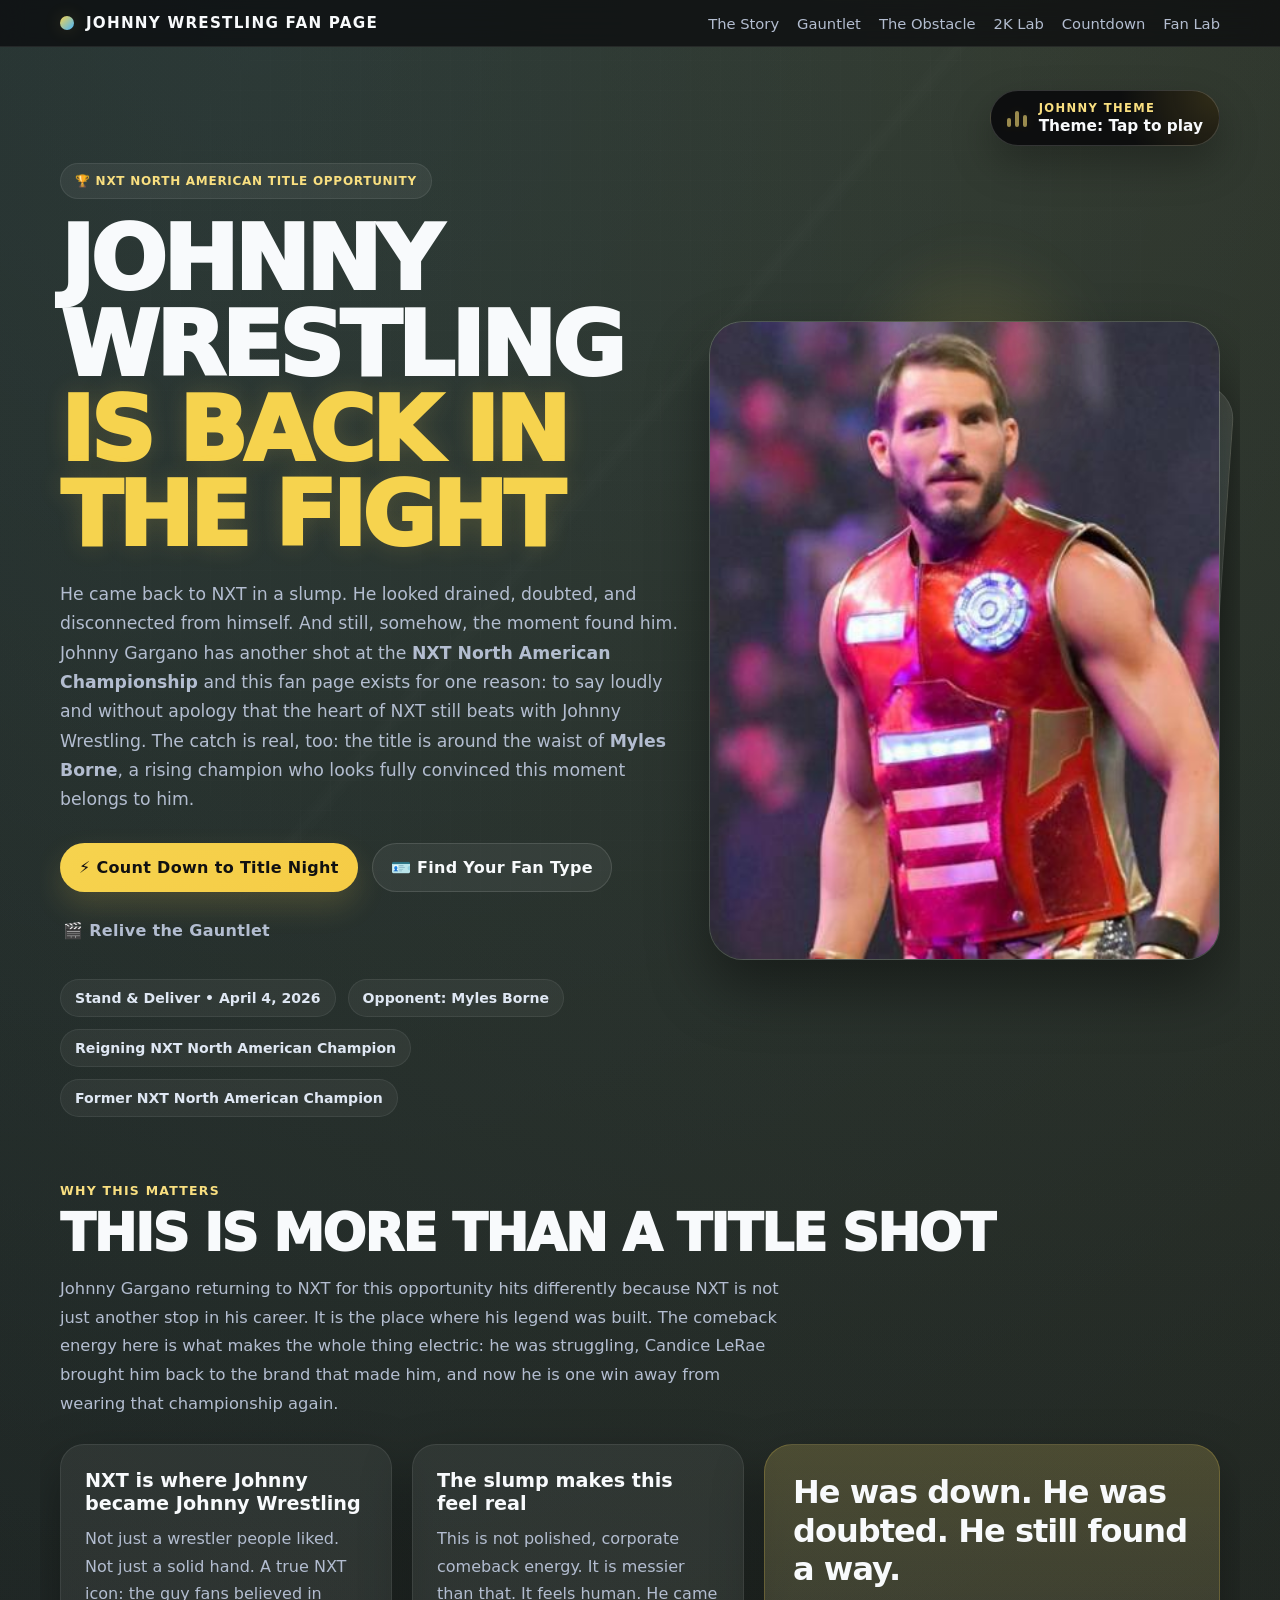
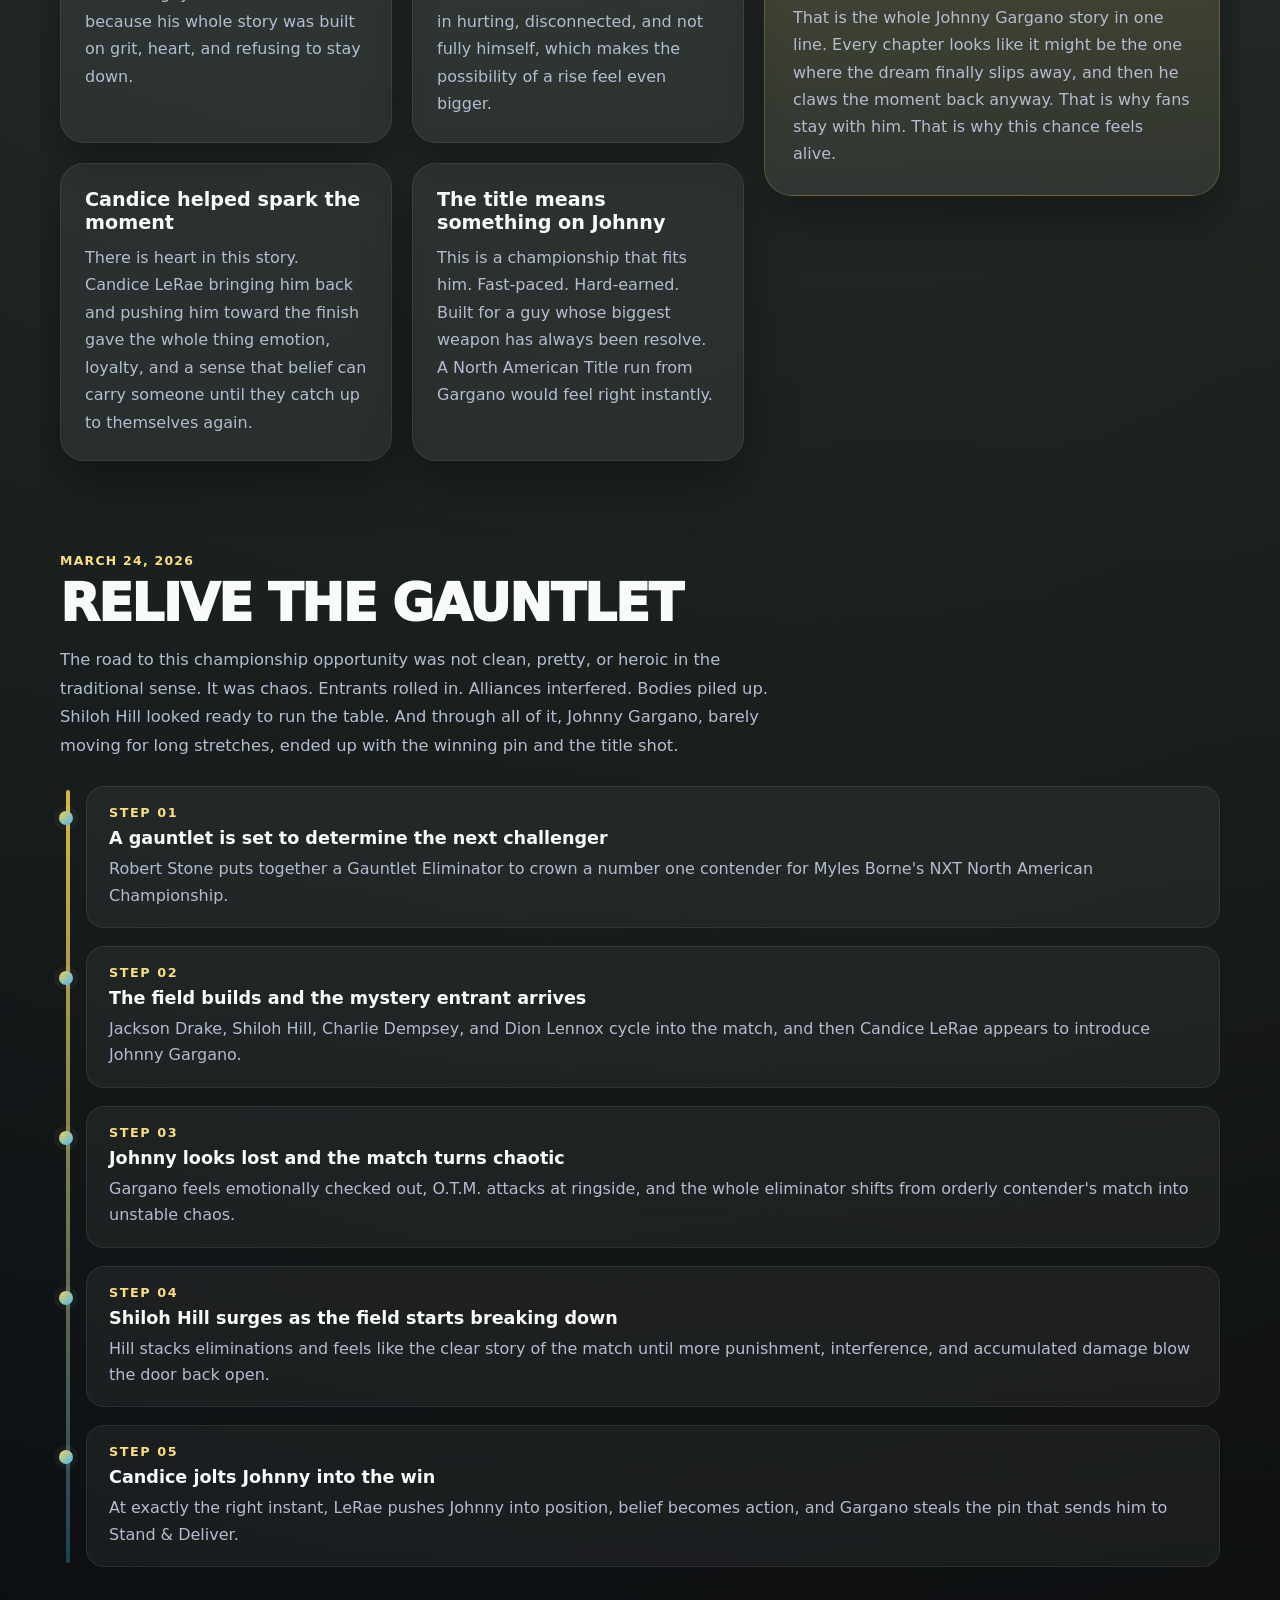
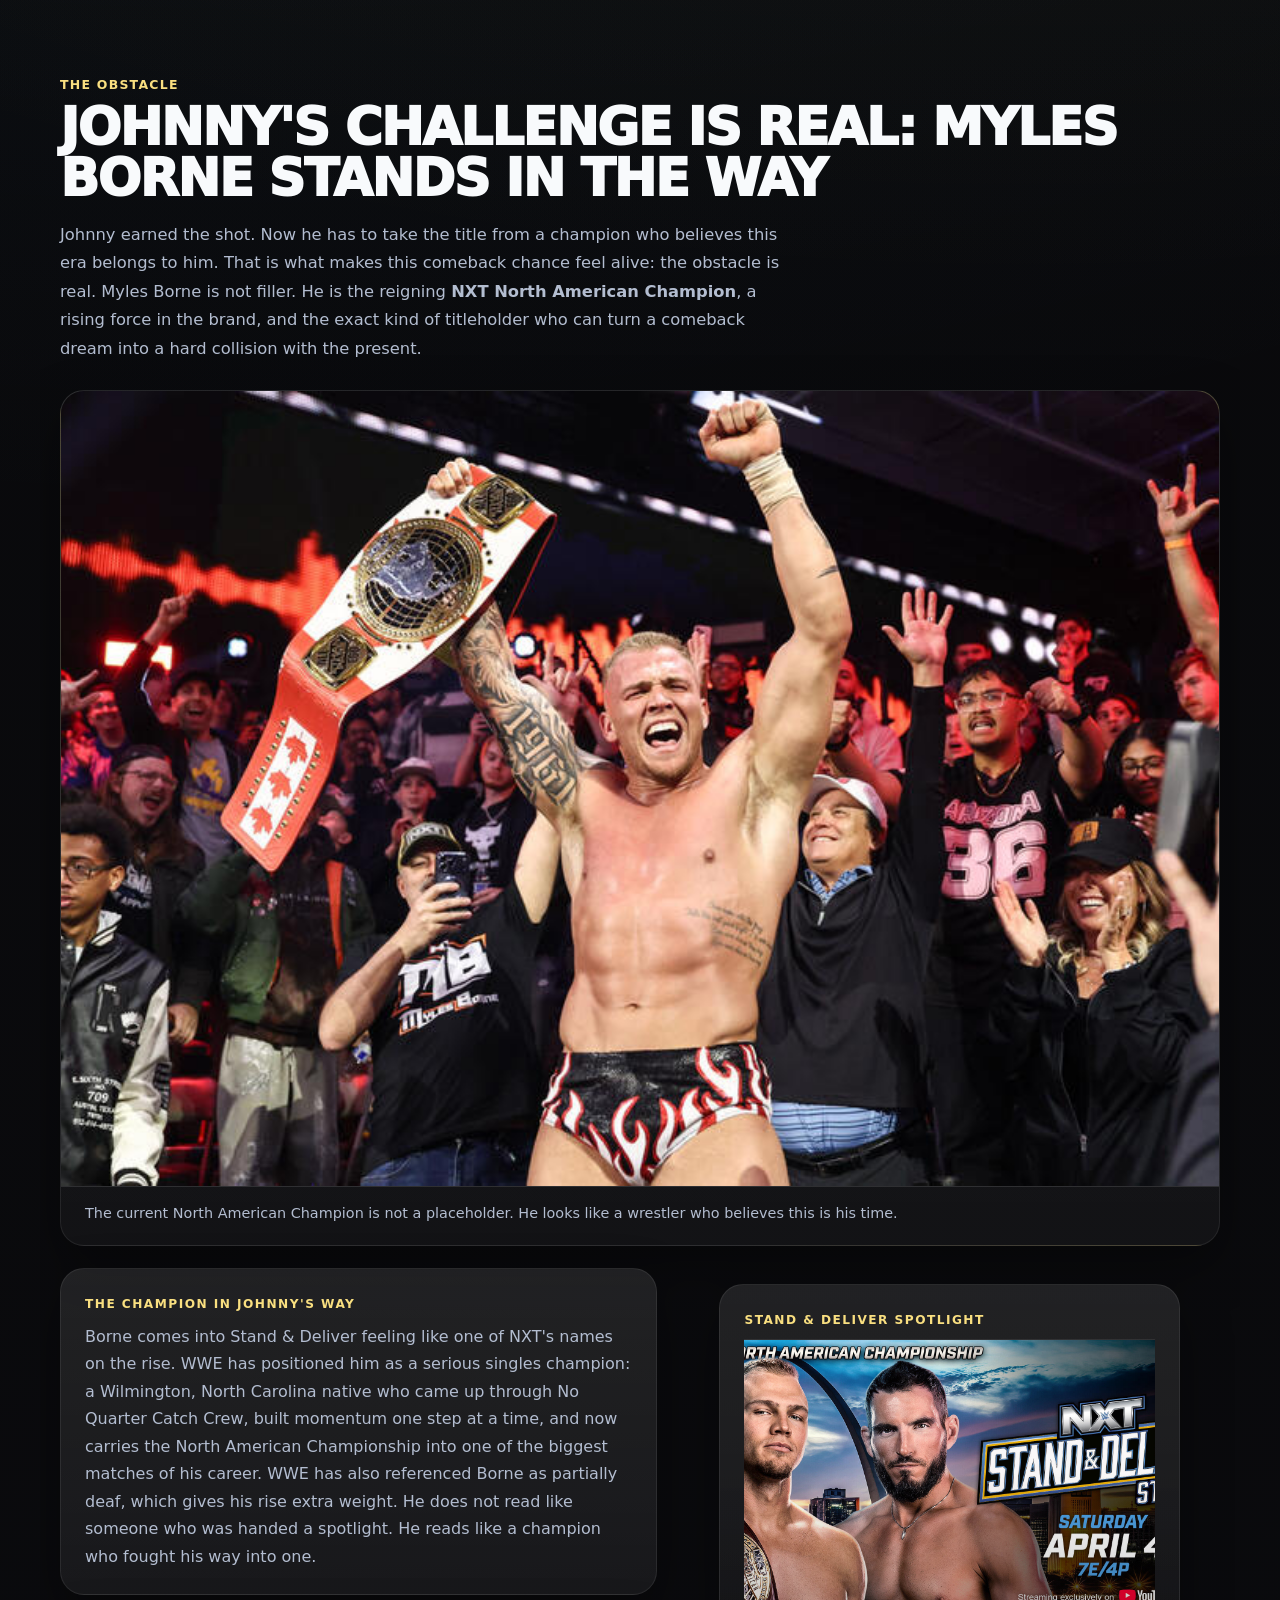
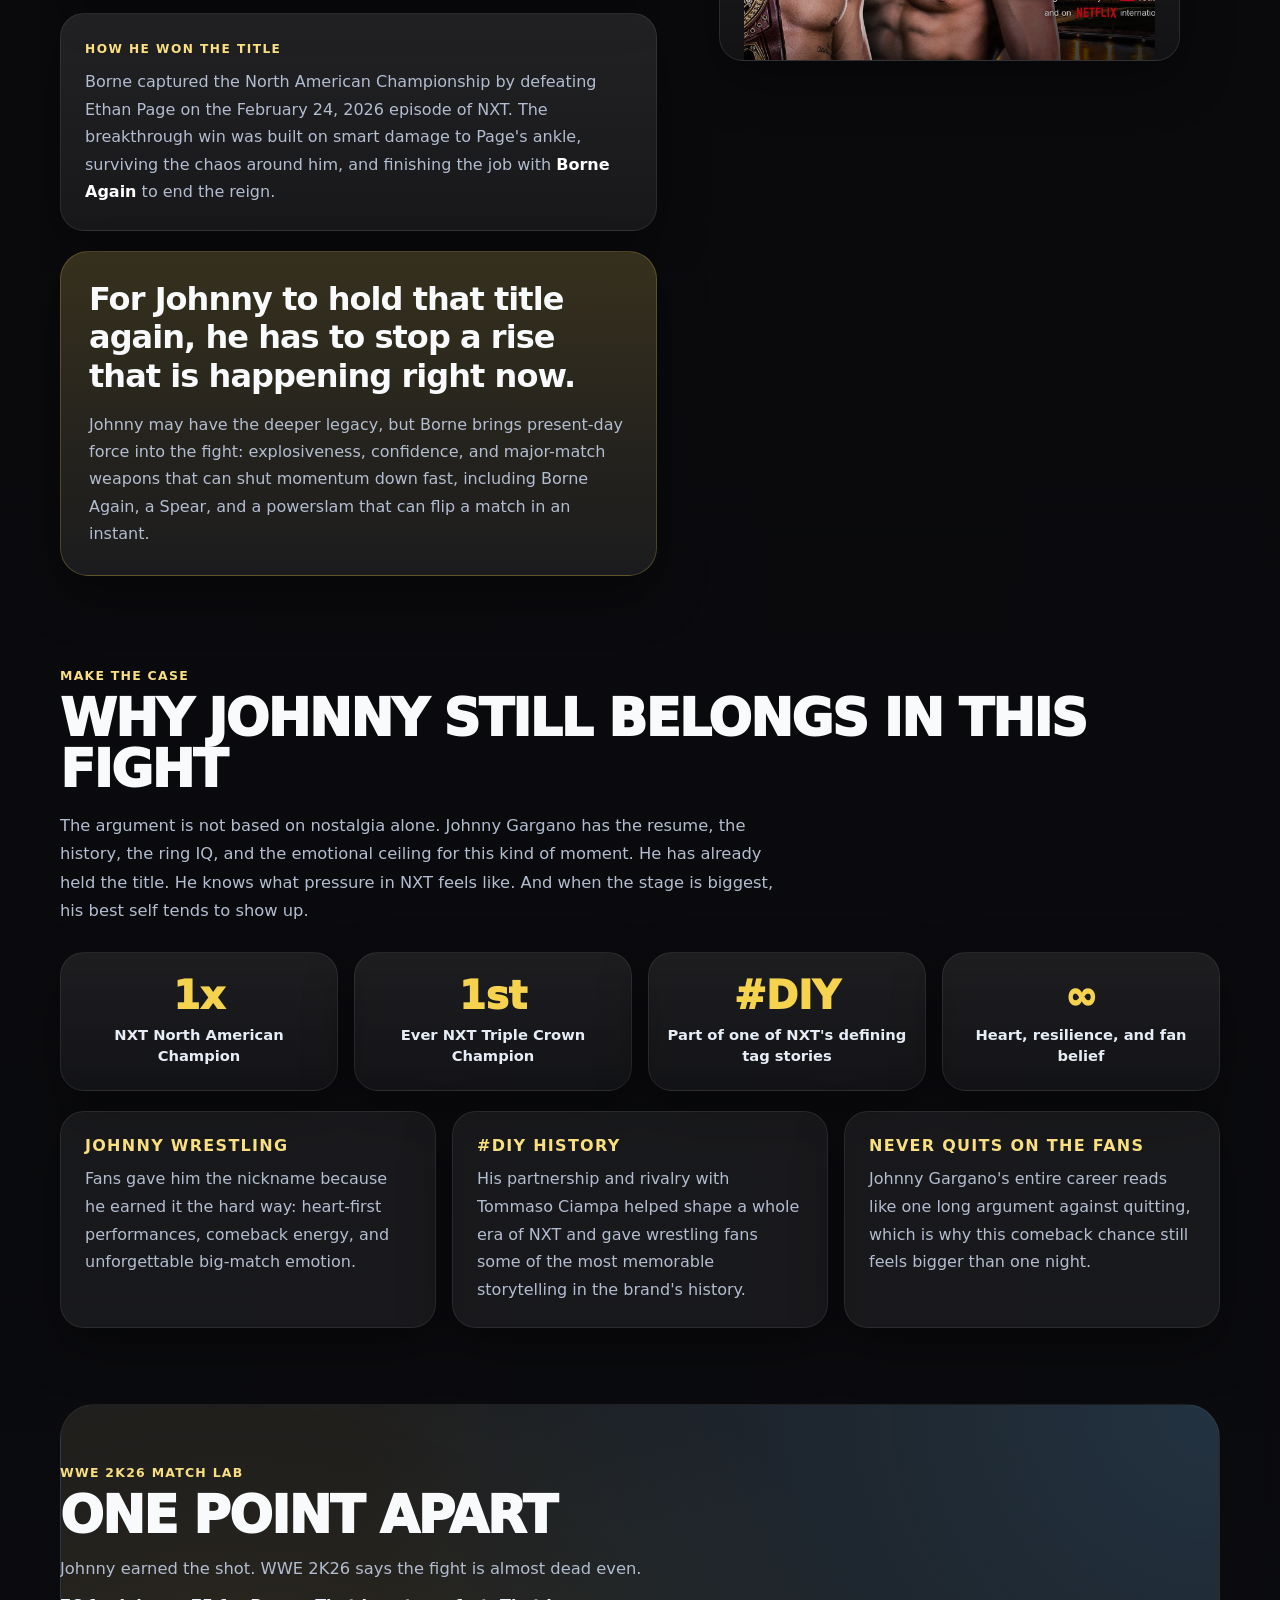
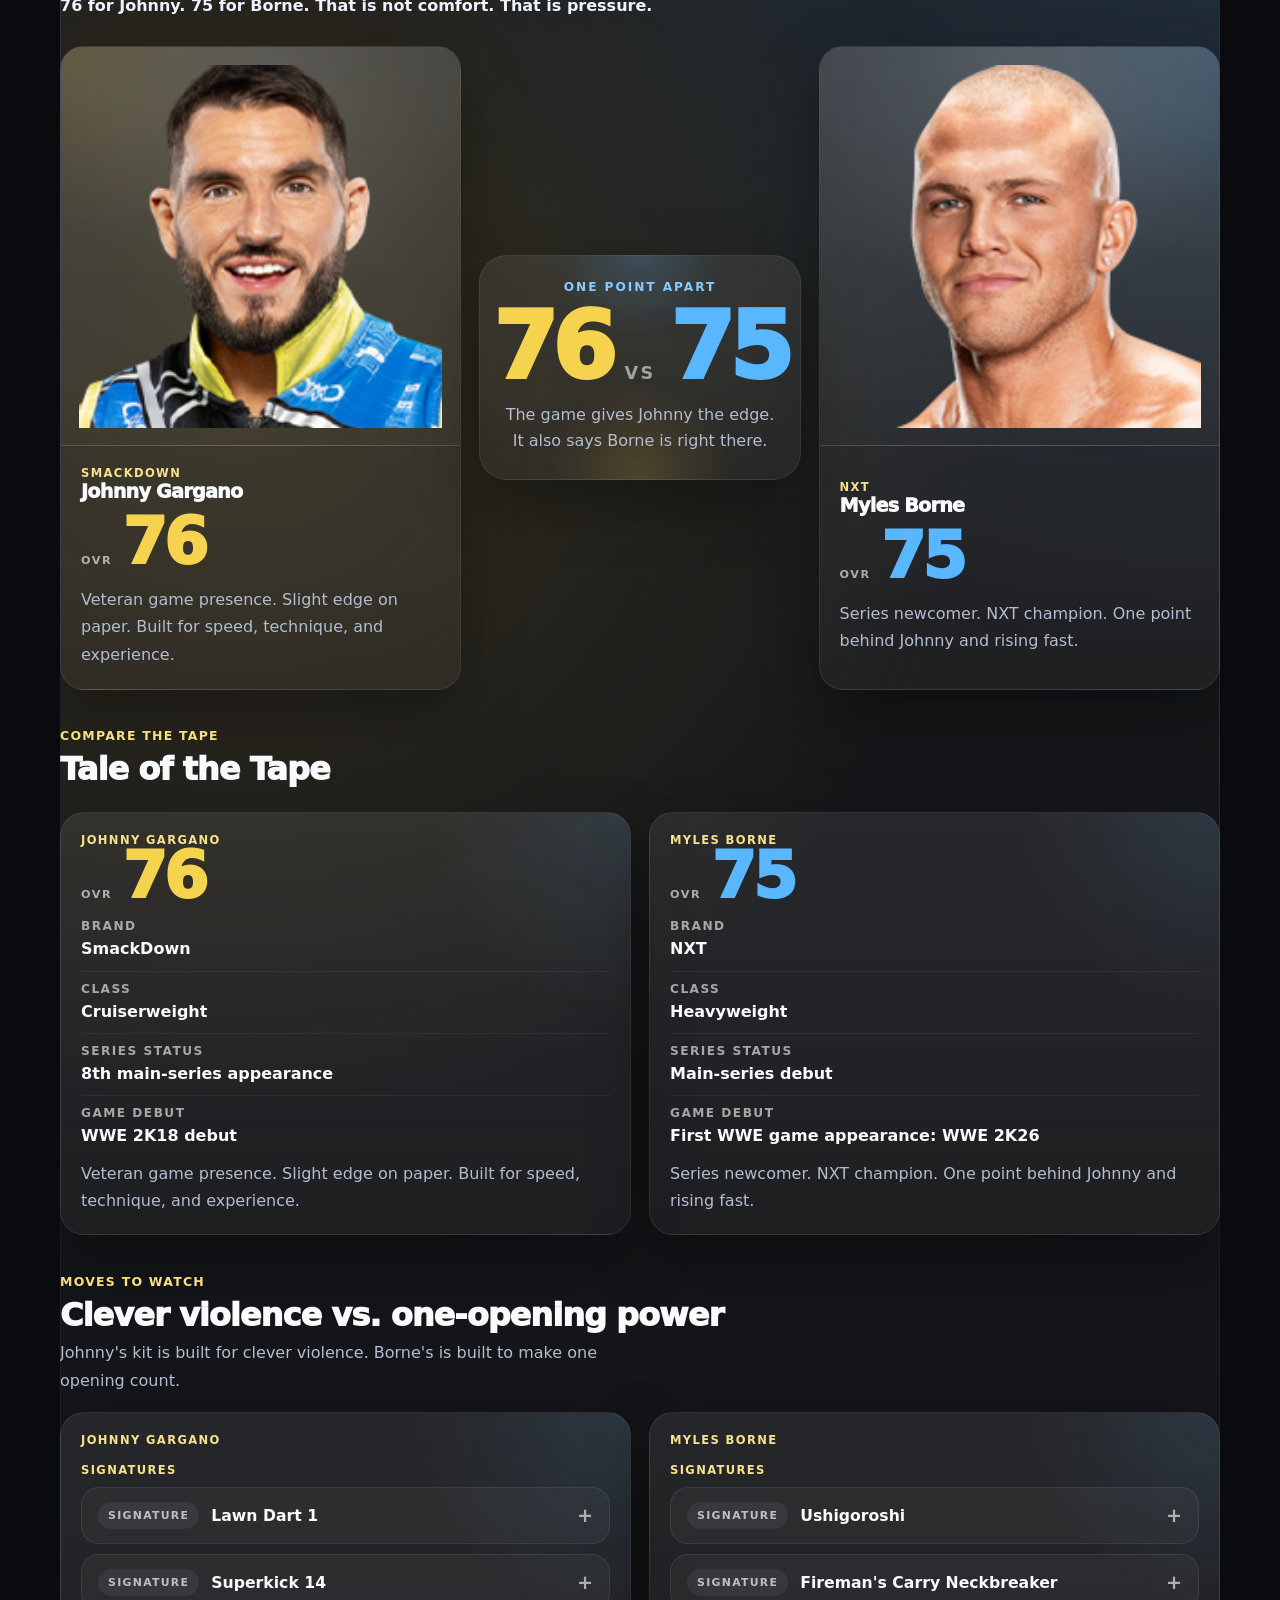
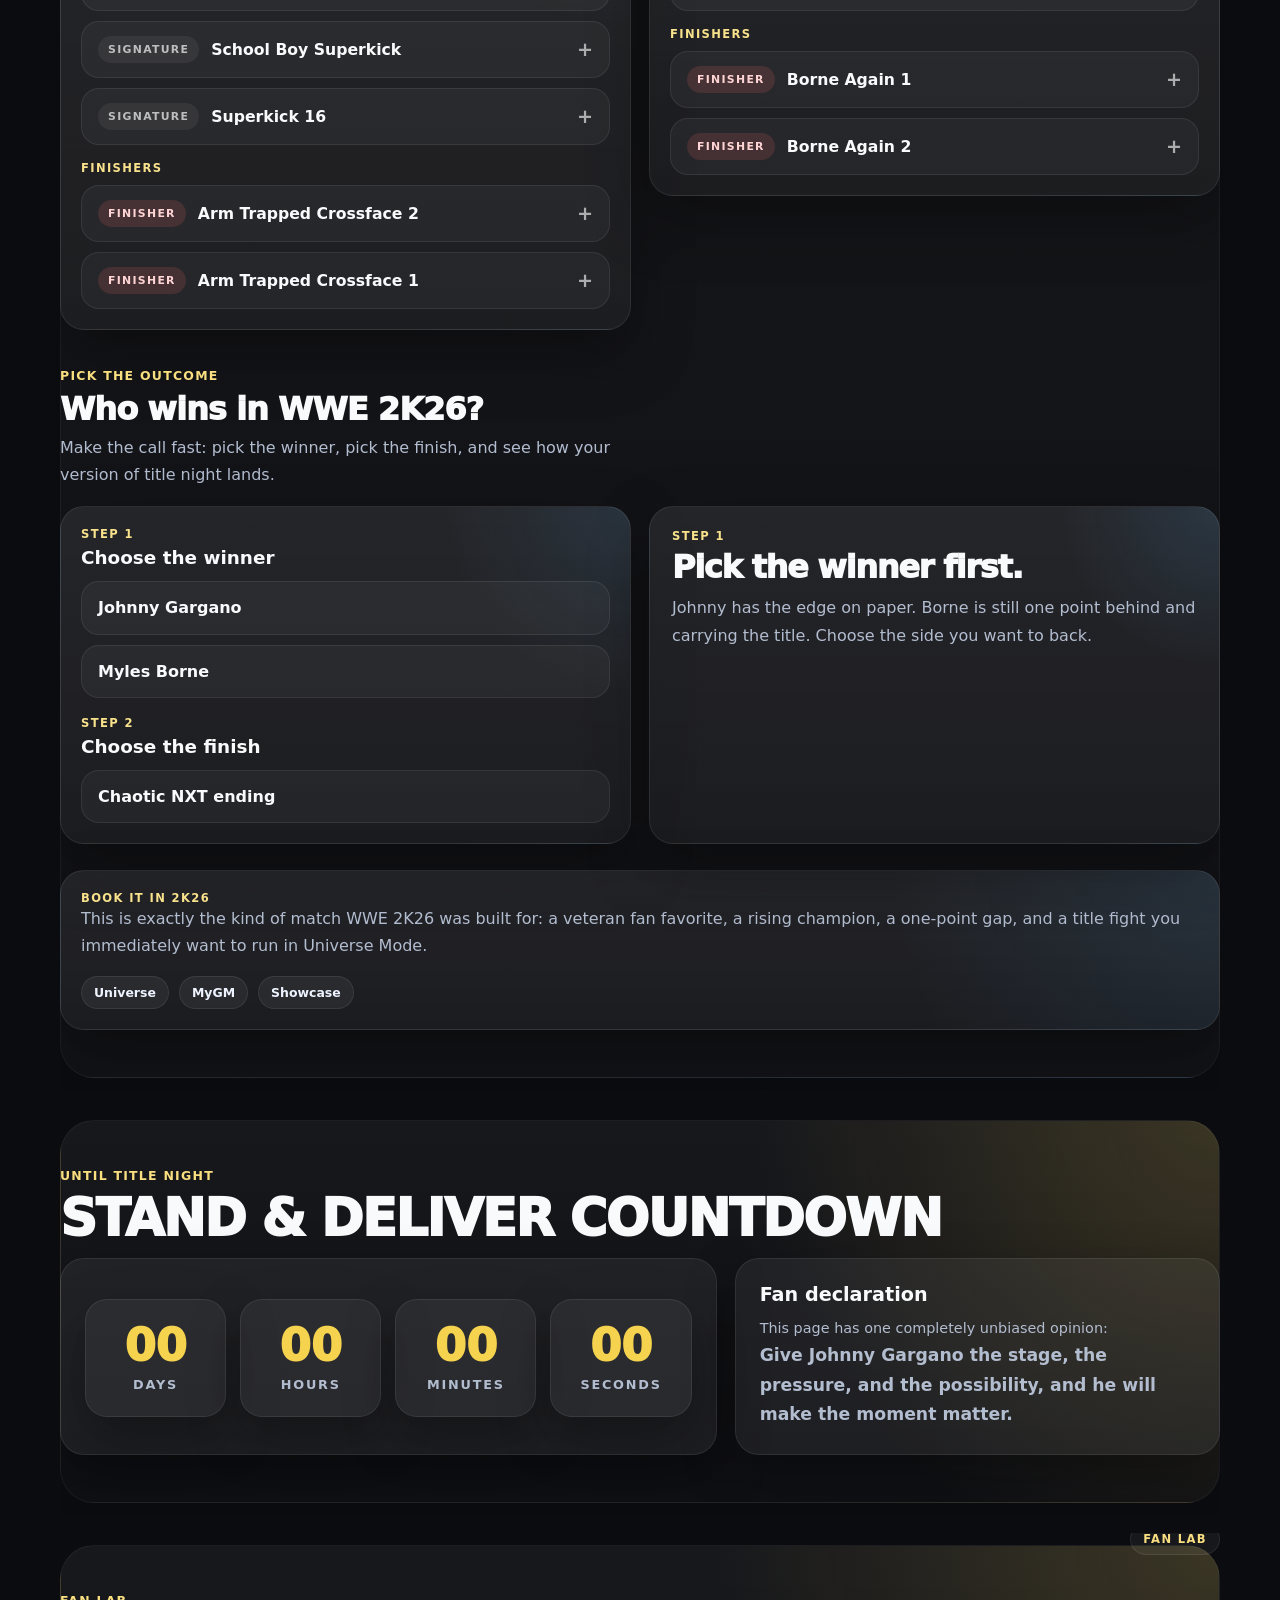
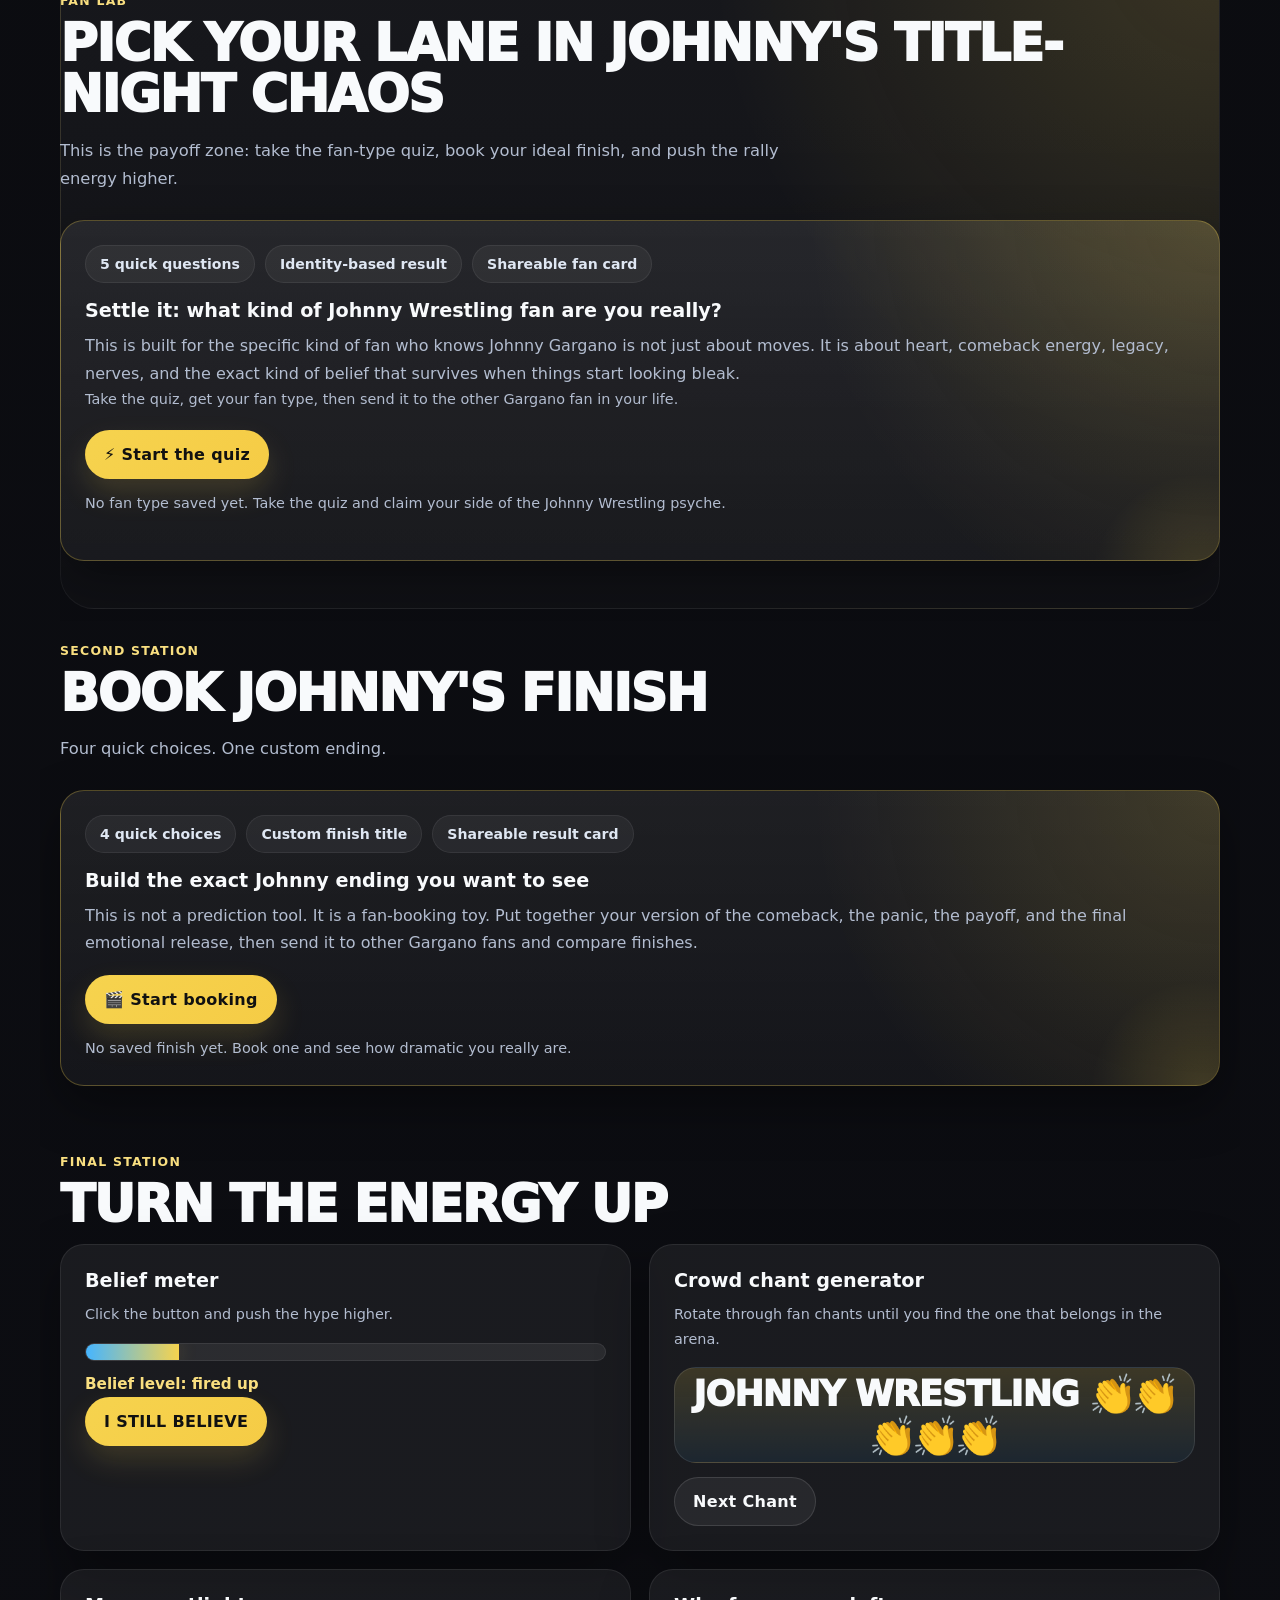
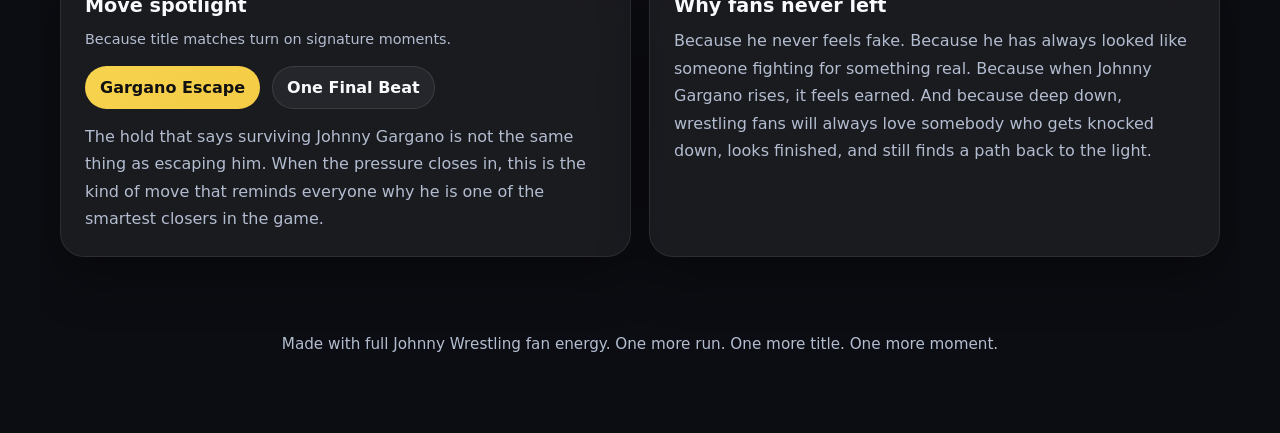
==== commit d3d77478: "Add sticky Johnny theme audio toggle" ====
--- a/index.html
+++ b/index.html
@@ -29,10 +29,33 @@
     <nav class="mobile-nav" aria-label="Mobile section navigation">
       <a href="#moment">Story</a>
       <a href="#opponent">Match</a>
-      <a href="#match-lab">2K Lab</a>
-      <a href="#fan-type">Fan Lab</a>
+      <a href="#match-lab" aria-label="WWE 2K26 Match Lab">2K</a>
+      <a href="#fan-type" aria-label="Fan Lab">Fans</a>
     </nav>
   </header>
+
+  <div class="theme-audio-bar" aria-live="polite">
+    <button
+      class="theme-audio-toggle"
+      id="themeAudioToggle"
+      type="button"
+      aria-pressed="true"
+      aria-describedby="themeAudioStatus"
+    >
+      <span class="theme-audio-icon" aria-hidden="true">
+        <span></span>
+        <span></span>
+        <span></span>
+      </span>
+      <span class="theme-audio-copy">
+        <span class="theme-audio-label">Johnny Theme</span>
+        <span class="theme-audio-status" id="themeAudioStatus">Theme: On</span>
+      </span>
+    </button>
+    <audio id="themeAudio" preload="auto" playsinline>
+      <source src="assets/audio/rebel-heart.mp3" type="audio/mpeg" />
+    </audio>
+  </div>
 
   <main class="wrap">
     <section class="hero" id="top">
@@ -225,7 +248,7 @@
       </div>
     </section>
 
-    <section class="section reveal section-featured section-match-lab" id="match-lab">
+    <section class="section section-featured section-match-lab" id="match-lab">
       <div class="match-lab-shell">
         <header class="match-lab-intro">
           <p class="section-kicker">WWE 2K26 Match Lab</p>
--- a/styles/base.css
+++ b/styles/base.css
@@ -81,6 +81,115 @@
 
 .mobile-nav {
   display: none;
+}
+
+.theme-audio-bar {
+  position: sticky;
+  top: 78px;
+  z-index: 45;
+  display: flex;
+  justify-content: flex-end;
+  max-width: var(--max);
+  margin: 0 auto;
+  padding: 12px 20px 0;
+  pointer-events: none;
+}
+
+.theme-audio-toggle {
+  pointer-events: auto;
+  display: inline-flex;
+  align-items: center;
+  gap: 12px;
+  min-height: 52px;
+  padding: 10px 16px;
+  border: 1px solid rgba(255, 255, 255, 0.1);
+  border-radius: 999px;
+  background:
+    radial-gradient(circle at top right, var(--fan-accent-soft), transparent 42%),
+    rgba(8, 8, 10, 0.86);
+  color: var(--text);
+  box-shadow: 0 18px 40px rgba(0, 0, 0, 0.28);
+  backdrop-filter: blur(14px);
+  cursor: pointer;
+  transition: transform 0.18s ease, border-color 0.18s ease, background 0.18s ease, opacity 0.18s ease;
+}
+
+.theme-audio-toggle:hover {
+  transform: translateY(-1px);
+}
+
+.theme-audio-toggle.is-on {
+  border-color: color-mix(in srgb, var(--fan-accent) 38%, rgba(255, 255, 255, 0.1));
+}
+
+.theme-audio-toggle.is-blocked {
+  border-color: rgba(255, 255, 255, 0.16);
+}
+
+.theme-audio-icon {
+  display: inline-flex;
+  align-items: end;
+  gap: 4px;
+  width: 20px;
+  height: 18px;
+}
+
+.theme-audio-icon span {
+  width: 4px;
+  border-radius: 999px;
+  background: color-mix(in srgb, var(--fan-accent) 76%, white 24%);
+  box-shadow: 0 0 12px var(--fan-accent-soft);
+  transform-origin: bottom;
+}
+
+.theme-audio-icon span:nth-child(1) {
+  height: 9px;
+}
+
+.theme-audio-icon span:nth-child(2) {
+  height: 16px;
+}
+
+.theme-audio-icon span:nth-child(3) {
+  height: 12px;
+}
+
+.theme-audio-toggle.is-on .theme-audio-icon span:nth-child(1) {
+  animation: audioBarOne 0.9s ease-in-out infinite;
+}
+
+.theme-audio-toggle.is-on .theme-audio-icon span:nth-child(2) {
+  animation: audioBarTwo 0.78s ease-in-out infinite;
+}
+
+.theme-audio-toggle.is-on .theme-audio-icon span:nth-child(3) {
+  animation: audioBarThree 0.86s ease-in-out infinite;
+}
+
+.theme-audio-toggle:not(.is-on) .theme-audio-icon span,
+.theme-audio-toggle.is-blocked .theme-audio-icon span {
+  animation: none;
+  opacity: 0.6;
+}
+
+.theme-audio-copy {
+  display: grid;
+  gap: 2px;
+  text-align: left;
+}
+
+.theme-audio-label {
+  font-size: 0.72rem;
+  font-weight: 900;
+  letter-spacing: 0.12em;
+  text-transform: uppercase;
+  color: color-mix(in srgb, var(--fan-accent) 72%, white 28%);
+}
+
+.theme-audio-status {
+  font-size: 0.96rem;
+  font-weight: 800;
+  line-height: 1.2;
 }
 
 .brand {
@@ -984,6 +1093,39 @@
   }
 }
 
+@keyframes audioBarOne {
+  0%,
+  100% {
+    transform: scaleY(0.55);
+  }
+
+  50% {
+    transform: scaleY(1);
+  }
+}
+
+@keyframes audioBarTwo {
+  0%,
+  100% {
+    transform: scaleY(0.45);
+  }
+
+  50% {
+    transform: scaleY(1);
+  }
+}
+
+@keyframes audioBarThree {
+  0%,
+  100% {
+    transform: scaleY(0.6);
+  }
+
+  50% {
+    transform: scaleY(0.95);
+  }
+}
+
 @media (max-width: 1024px) {
   .hero,
   .moment-grid,
@@ -1040,27 +1182,45 @@
   .mobile-nav {
     display: grid;
     grid-template-columns: repeat(4, minmax(0, 1fr));
-    gap: 8px;
-    padding: 10px 16px 12px;
+    gap: 6px;
+    padding: 10px 12px 12px;
     border-top: 1px solid rgba(255, 255, 255, 0.06);
     background: rgba(8, 8, 10, 0.82);
     backdrop-filter: blur(12px);
   }
 
+  .theme-audio-bar {
+    top: 116px;
+    padding: 10px 16px 0;
+  }
+
+  .theme-audio-toggle {
+    width: 100%;
+    justify-content: center;
+    min-height: 50px;
+    padding: 10px 14px;
+  }
+
+  .theme-audio-copy {
+    justify-items: start;
+  }
+
   .mobile-nav a {
-    min-height: 44px;
+    min-width: 0;
+    min-height: 42px;
     display: flex;
     align-items: center;
     justify-content: center;
-    padding: 10px 8px;
+    padding: 10px 4px;
     border-radius: 999px;
     background: rgba(255, 255, 255, 0.04);
     border: 1px solid rgba(255, 255, 255, 0.08);
     color: var(--muted);
-    font-size: 0.78rem;
+    font-size: 0.75rem;
     font-weight: 800;
     letter-spacing: 0.03em;
     text-align: center;
+    white-space: nowrap;
   }
 
   .mobile-nav a.active {
@@ -1298,4 +1458,8 @@
     animation-iteration-count: 1 !important;
     transition-duration: 0.01ms !important;
   }
-}
+
+  .theme-audio-toggle.is-on .theme-audio-icon span {
+    animation: none;
+  }
+}
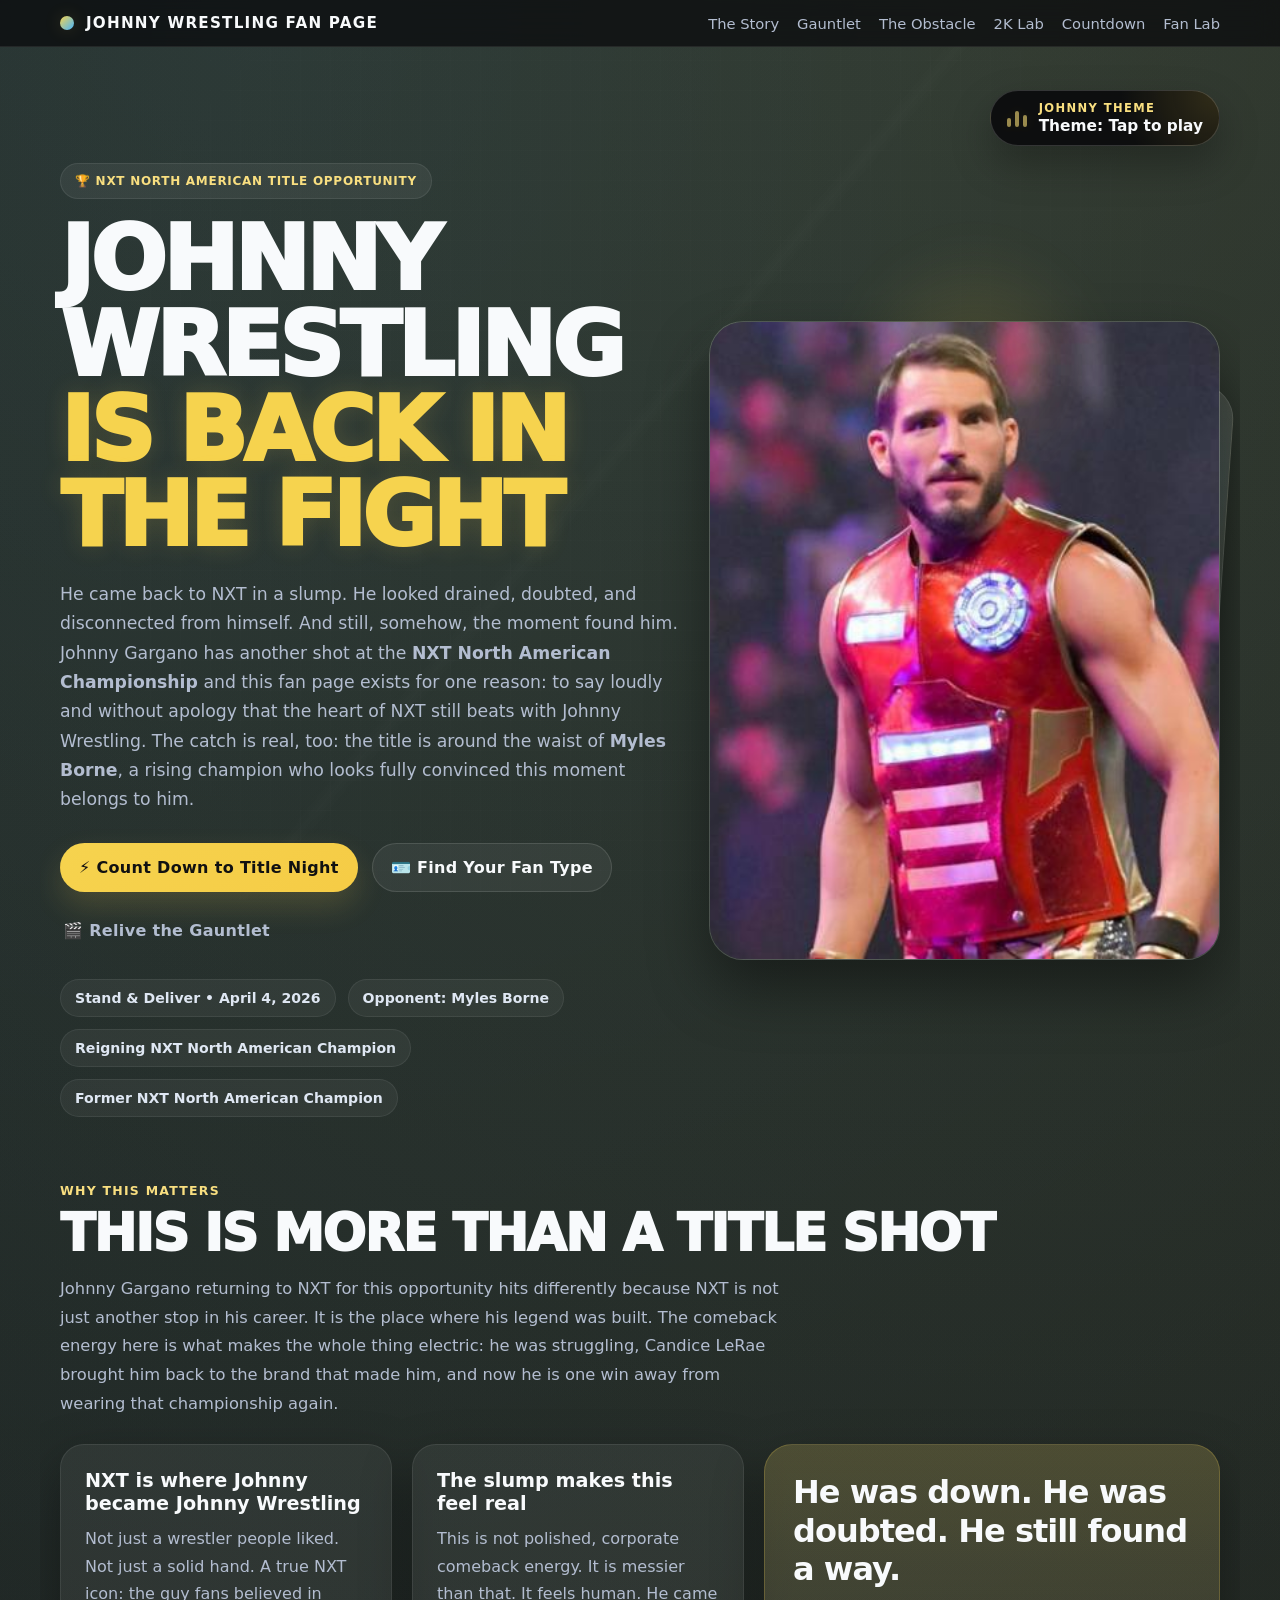
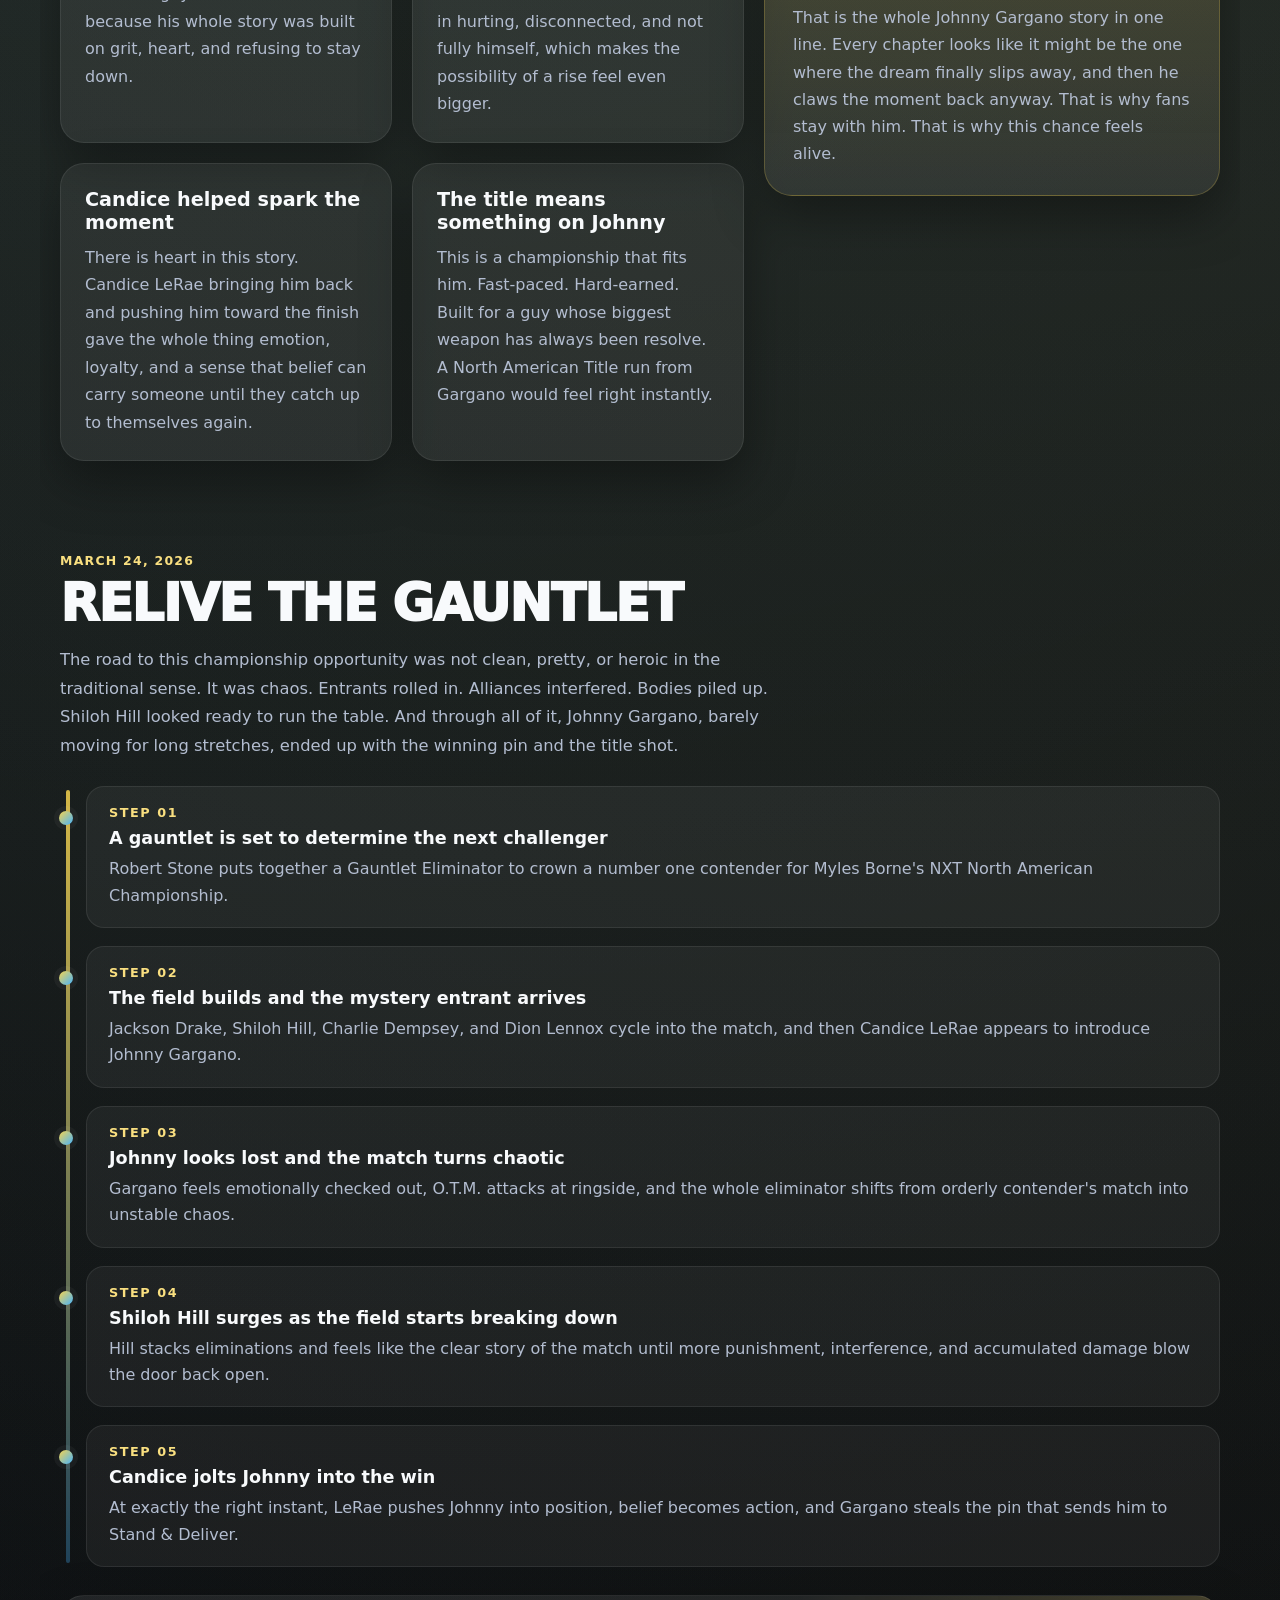
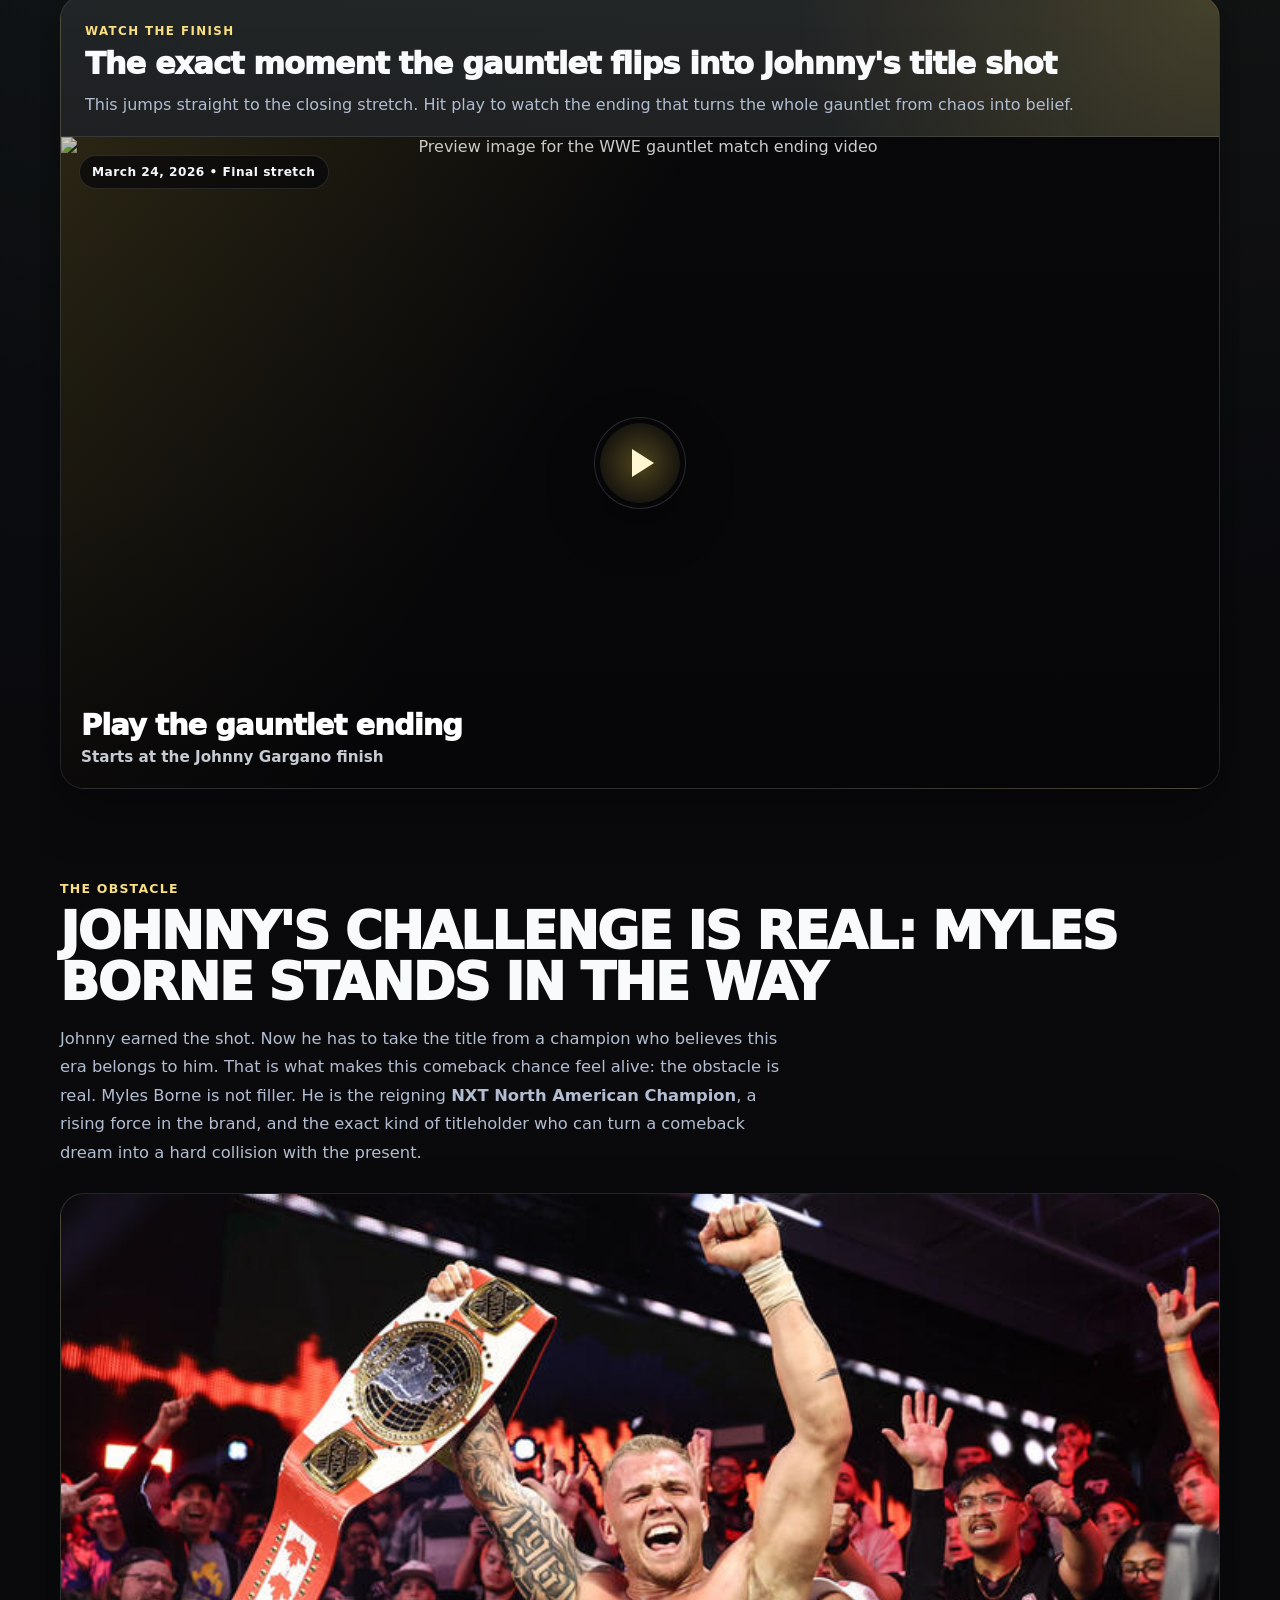
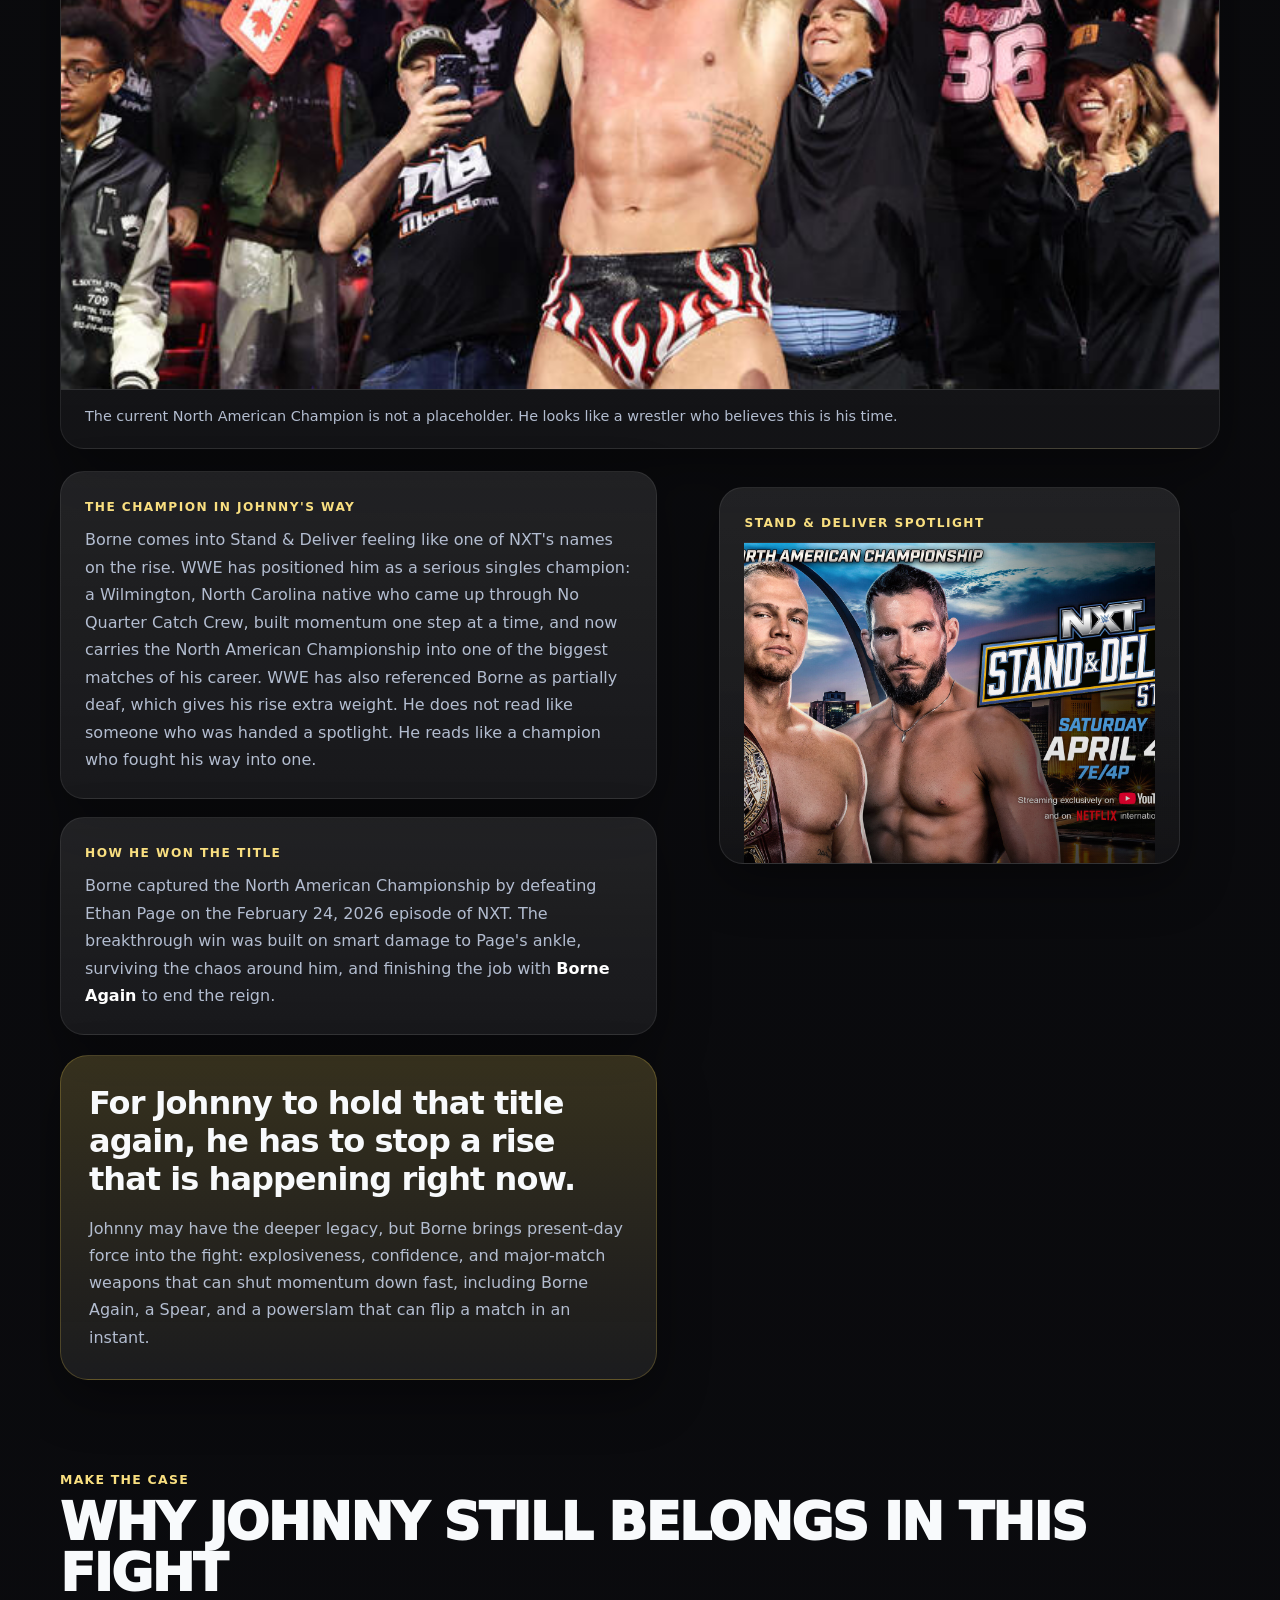
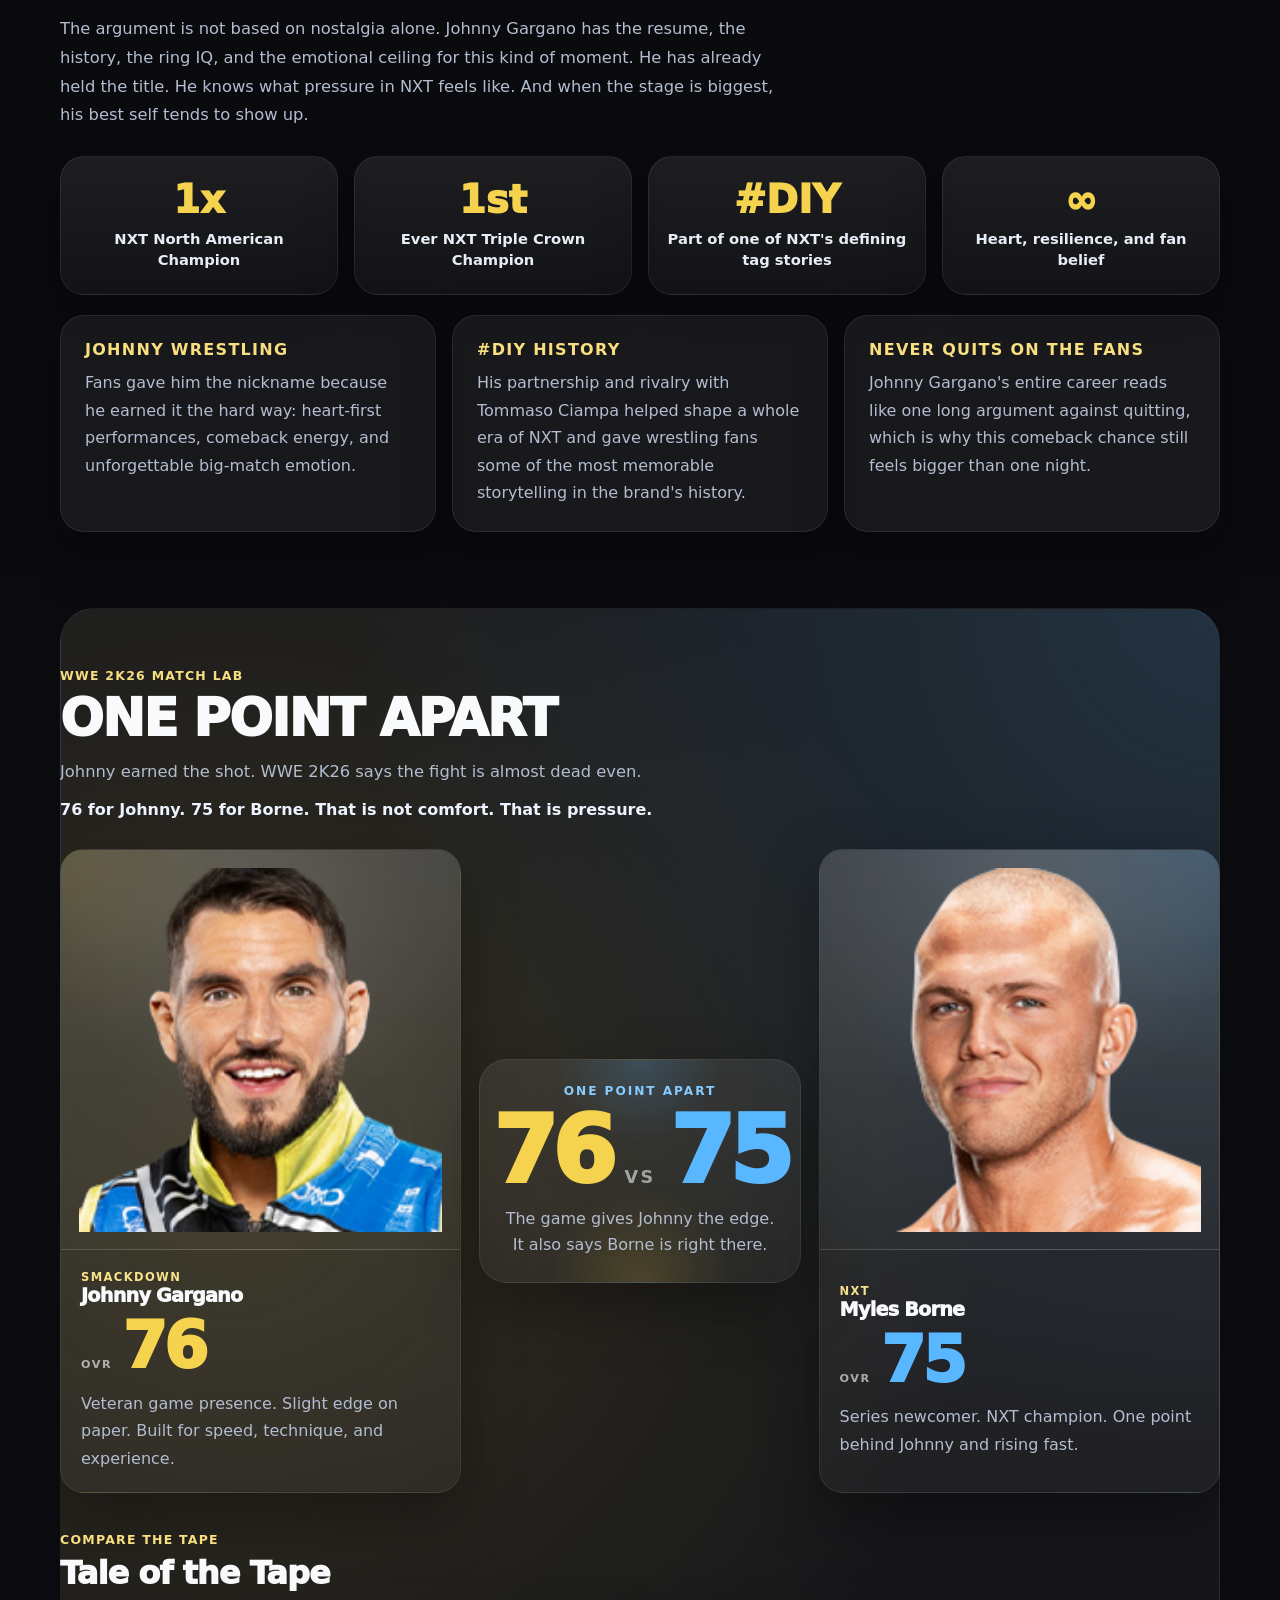
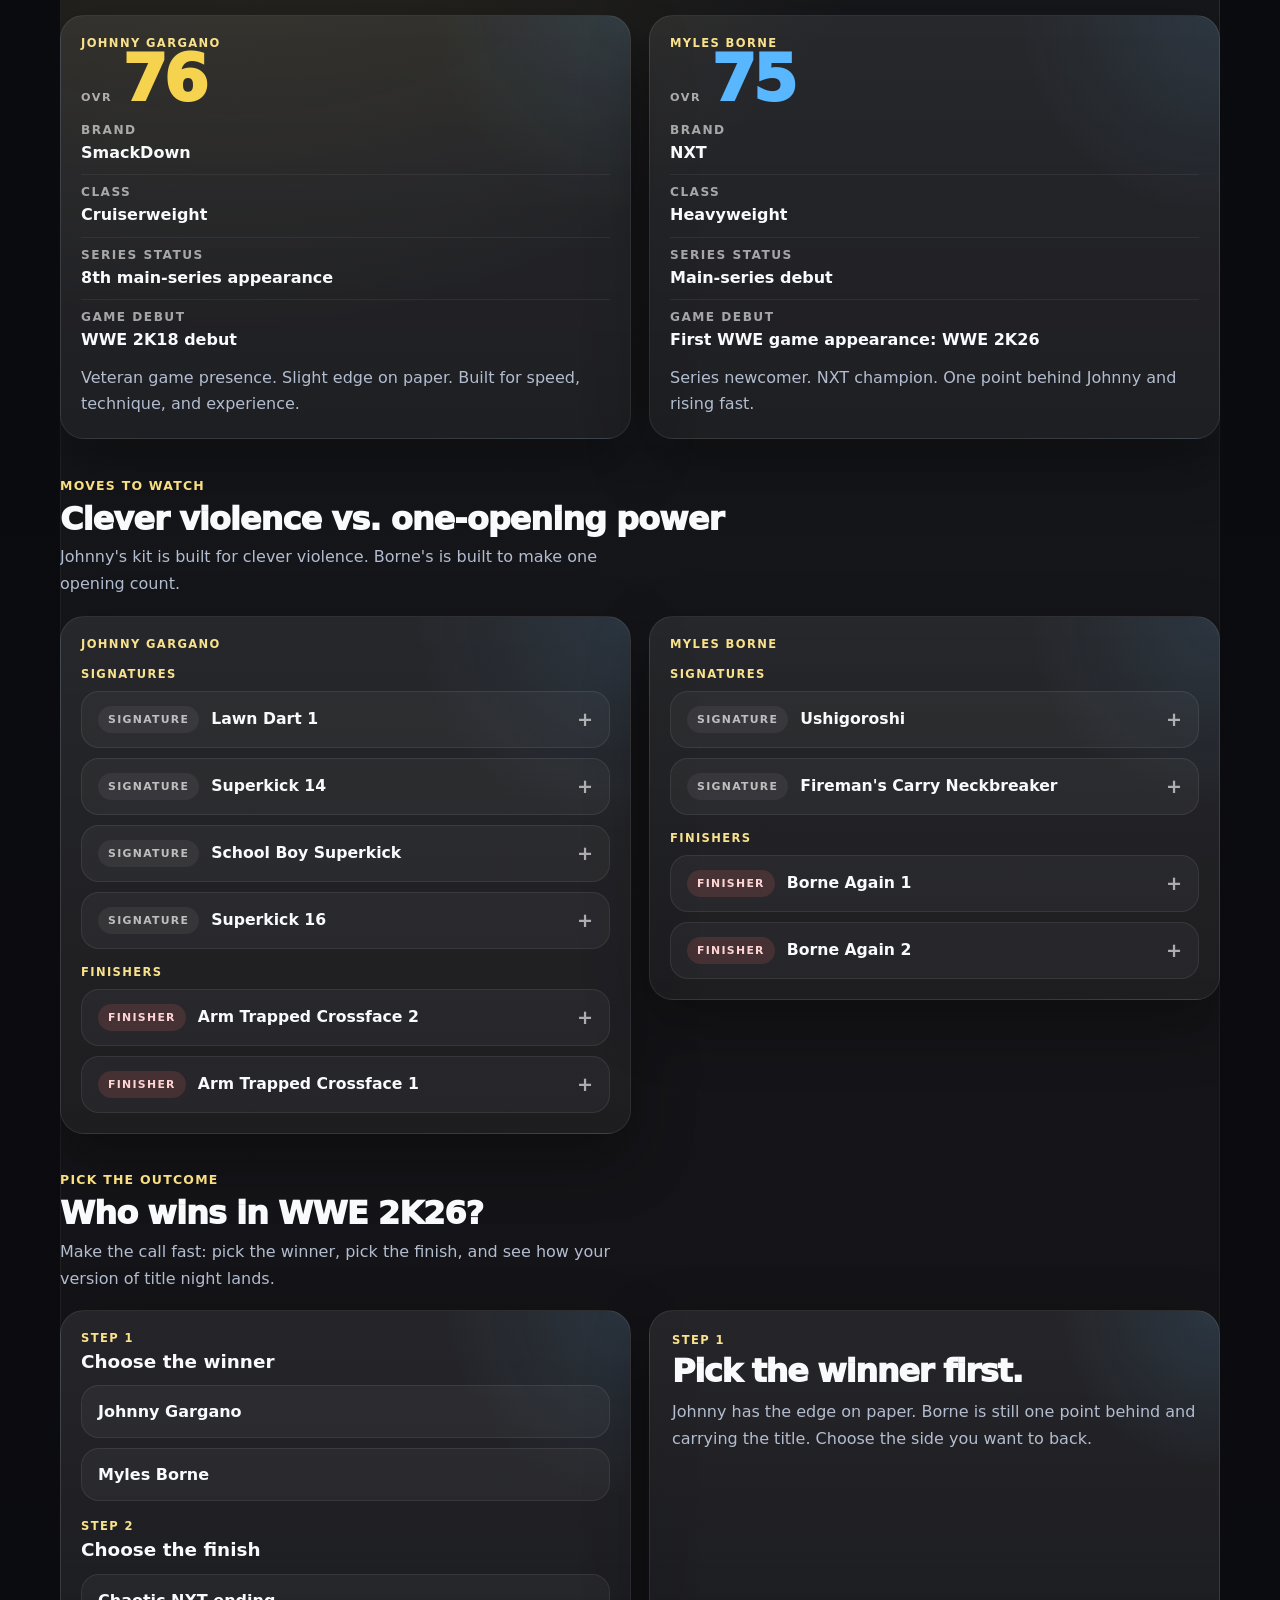
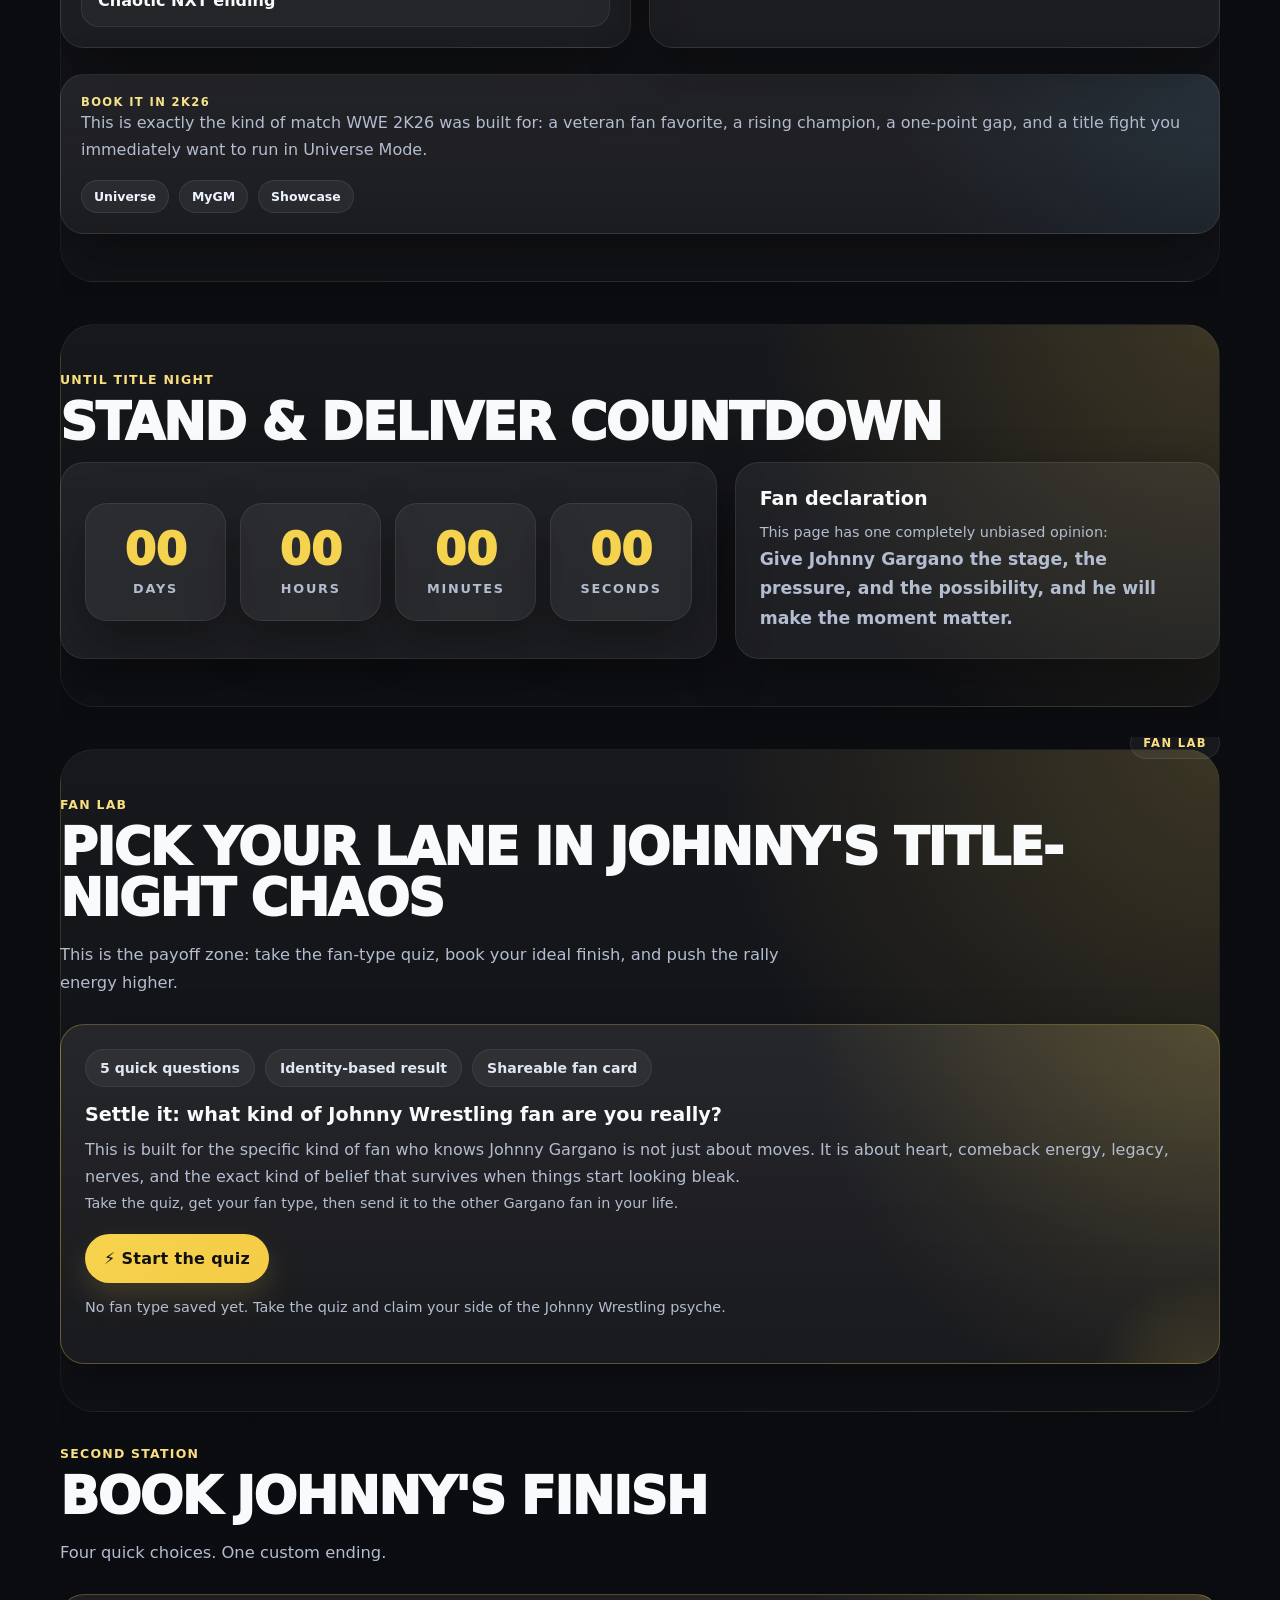
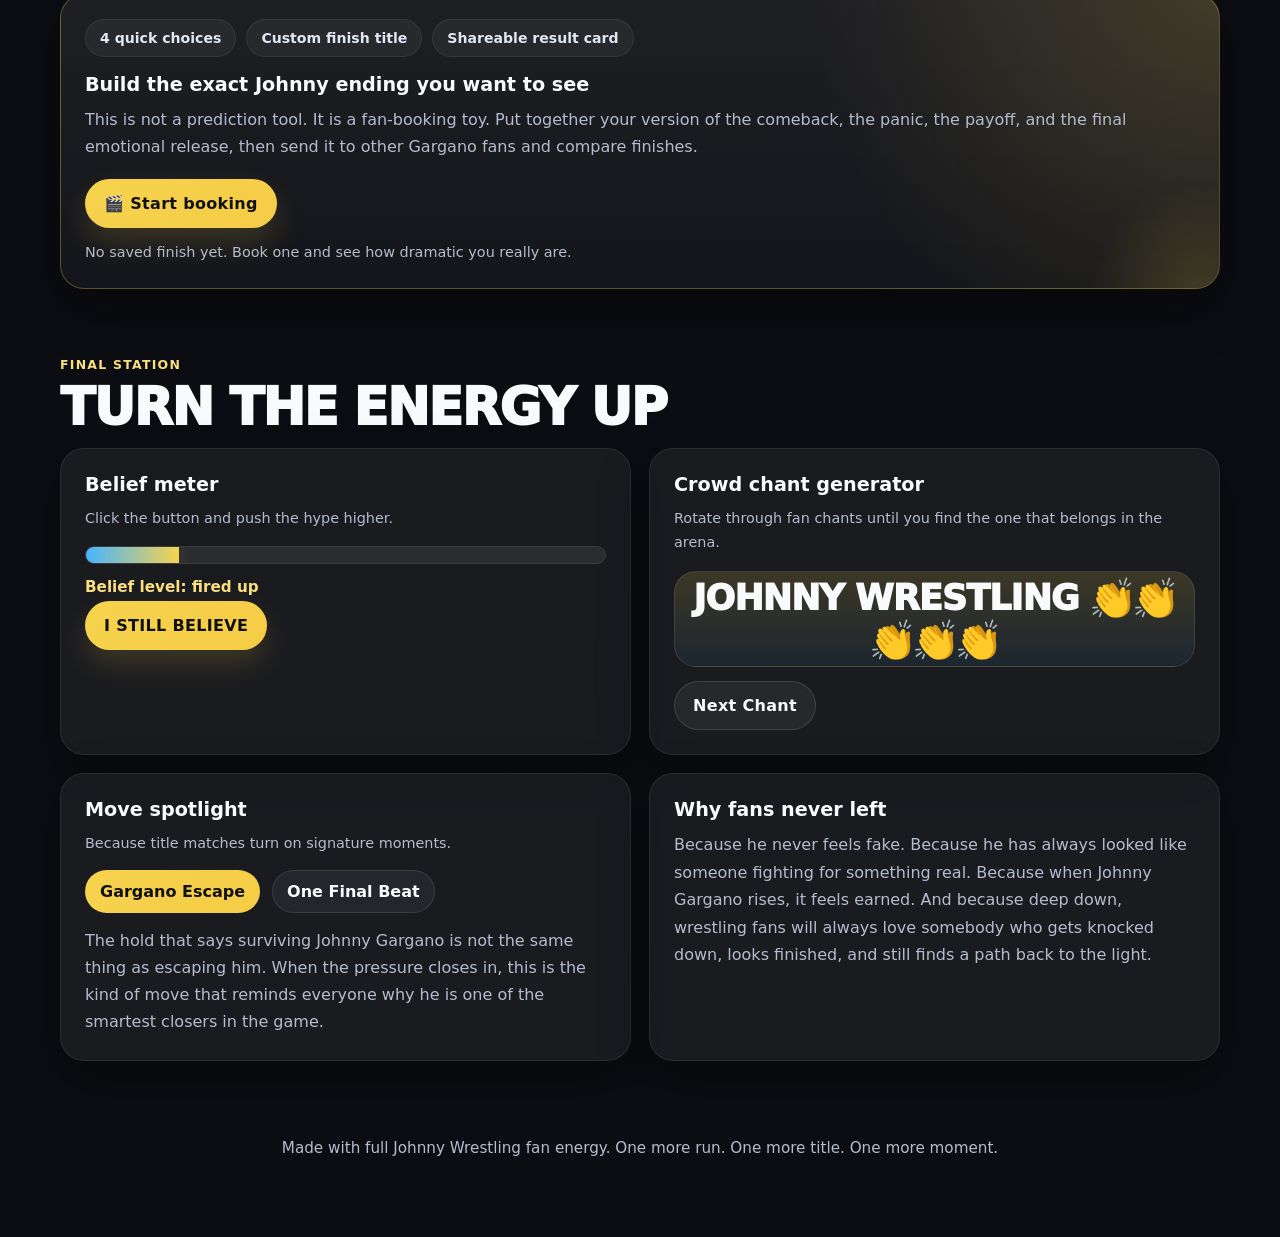
==== commit 23e41abb: "Add gauntlet match video embed" ====
--- a/index.html
+++ b/index.html
@@ -159,6 +159,42 @@
         <article class="step"><div class="num">Step 04</div><h4>Shiloh Hill surges as the field starts breaking down</h4><p>Hill stacks eliminations and feels like the clear story of the match until more punishment, interference, and accumulated damage blow the door back open.</p></article>
         <article class="step"><div class="num">Step 05</div><h4>Candice jolts Johnny into the win</h4><p>At exactly the right instant, LeRae pushes Johnny into position, belief becomes action, and Gargano steals the pin that sends him to Stand &amp; Deliver.</p></article>
       </div>
+
+      <div class="gauntlet-video card">
+        <div class="gauntlet-video-copy">
+          <div class="gauntlet-video-kicker">Watch the finish</div>
+          <h3>The exact moment the gauntlet flips into Johnny's title shot</h3>
+          <p>
+            This jumps straight to the closing stretch. Hit play to watch the ending that turns the whole gauntlet from chaos
+            into belief.
+          </p>
+        </div>
+
+        <div
+          class="gauntlet-video-shell"
+          id="gauntletVideoShell"
+          data-video-loaded="false"
+          data-video-src="https://www.youtube.com/embed/yGkb00ZuW4M?start=1178&autoplay=1&rel=0"
+        >
+          <button class="gauntlet-video-launch" id="gauntletVideoLaunch" type="button" aria-label="Play the gauntlet finish video">
+            <div class="gauntlet-video-poster">
+              <img
+                src="https://img.youtube.com/vi/yGkb00ZuW4M/maxresdefault.jpg"
+                alt="Preview image for the WWE gauntlet match ending video"
+              />
+            </div>
+            <span class="gauntlet-video-overlay"></span>
+            <span class="gauntlet-video-badge">March 24, 2026 • Final stretch</span>
+            <span class="gauntlet-video-play">
+              <span class="gauntlet-video-play-icon" aria-hidden="true"></span>
+            </span>
+            <span class="gauntlet-video-meta">
+              <span class="gauntlet-video-title">Play the gauntlet ending</span>
+              <span class="gauntlet-video-note">Starts at the Johnny Gargano finish</span>
+            </span>
+          </button>
+        </div>
+      </div>
     </section>
 
     <section class="section reveal" id="opponent">
--- a/styles/base.css
+++ b/styles/base.css
@@ -612,6 +612,164 @@
   padding-left: 26px;
 }
 
+.gauntlet-video {
+  margin-top: 28px;
+  padding: 0;
+  overflow: hidden;
+  background:
+    radial-gradient(circle at top right, var(--fan-accent-soft), transparent 30%),
+    linear-gradient(180deg, rgba(255, 255, 255, 0.08), rgba(255, 255, 255, 0.03));
+}
+
+.gauntlet-video-copy {
+  padding: 24px 24px 18px;
+}
+
+.gauntlet-video-kicker {
+  display: inline-flex;
+  align-items: center;
+  gap: 8px;
+  margin-bottom: 10px;
+  color: color-mix(in srgb, var(--fan-accent) 72%, white 28%);
+  text-transform: uppercase;
+  letter-spacing: 0.12em;
+  font-size: 0.74rem;
+  font-weight: 900;
+}
+
+.gauntlet-video-copy h3 {
+  margin: 0 0 10px;
+  font-size: clamp(1.35rem, 3vw, 1.9rem);
+  line-height: 1.08;
+  font-weight: 950;
+  letter-spacing: -0.03em;
+}
+
+.gauntlet-video-shell {
+  position: relative;
+  aspect-ratio: 16 / 9;
+  background: rgba(255, 255, 255, 0.04);
+  border-top: 1px solid rgba(255, 255, 255, 0.08);
+}
+
+.gauntlet-video-launch {
+  position: absolute;
+  inset: 0;
+  width: 100%;
+  height: 100%;
+  padding: 0;
+  border: 0;
+  background: #08080a;
+  color: inherit;
+  cursor: pointer;
+  overflow: hidden;
+}
+
+.gauntlet-video-poster,
+.gauntlet-video-poster img,
+.gauntlet-video-frame {
+  position: absolute;
+  inset: 0;
+  width: 100%;
+  height: 100%;
+}
+
+.gauntlet-video-poster img {
+  object-fit: cover;
+}
+
+.gauntlet-video-overlay {
+  position: absolute;
+  inset: 0;
+  background:
+    linear-gradient(180deg, rgba(5, 5, 7, 0.18) 0%, rgba(5, 5, 7, 0.36) 55%, rgba(5, 5, 7, 0.72) 100%),
+    linear-gradient(120deg, rgba(246, 211, 78, 0.18) 0%, transparent 42%);
+}
+
+.gauntlet-video-badge {
+  position: absolute;
+  top: 18px;
+  left: 18px;
+  z-index: 1;
+  display: inline-flex;
+  align-items: center;
+  min-height: 34px;
+  padding: 8px 12px;
+  border-radius: 999px;
+  background: rgba(8, 8, 10, 0.72);
+  border: 1px solid rgba(255, 255, 255, 0.12);
+  color: #f5f8fc;
+  font-size: 0.76rem;
+  font-weight: 800;
+  letter-spacing: 0.04em;
+}
+
+.gauntlet-video-play {
+  position: absolute;
+  top: 50%;
+  left: 50%;
+  z-index: 1;
+  display: grid;
+  place-items: center;
+  width: 92px;
+  height: 92px;
+  border-radius: 50%;
+  background:
+    radial-gradient(circle at center, rgba(246, 211, 78, 0.3), rgba(246, 211, 78, 0.08) 62%, transparent 63%),
+    rgba(8, 8, 10, 0.72);
+  border: 1px solid rgba(255, 255, 255, 0.14);
+  box-shadow: 0 20px 50px rgba(0, 0, 0, 0.32);
+  transform: translate(-50%, -50%);
+  transition: transform 0.18s ease, background 0.18s ease;
+}
+
+.gauntlet-video-play-icon {
+  width: 0;
+  height: 0;
+  margin-left: 6px;
+  border-top: 14px solid transparent;
+  border-bottom: 14px solid transparent;
+  border-left: 22px solid #fff7d1;
+}
+
+.gauntlet-video-meta {
+  position: absolute;
+  right: 20px;
+  bottom: 20px;
+  left: 20px;
+  z-index: 1;
+  display: grid;
+  gap: 6px;
+  text-align: left;
+}
+
+.gauntlet-video-title {
+  font-size: clamp(1.25rem, 3vw, 1.8rem);
+  font-weight: 950;
+  line-height: 1.05;
+  letter-spacing: -0.03em;
+  color: #fff;
+}
+
+.gauntlet-video-note {
+  color: rgba(240, 246, 255, 0.82);
+  font-size: 0.95rem;
+  font-weight: 700;
+  line-height: 1.45;
+}
+
+.gauntlet-video-launch:hover .gauntlet-video-play,
+.gauntlet-video-launch:focus-visible .gauntlet-video-play {
+  transform: translate(-50%, -50%) scale(1.04);
+  background:
+    radial-gradient(circle at center, rgba(246, 211, 78, 0.38), rgba(246, 211, 78, 0.12) 62%, transparent 63%),
+    rgba(8, 8, 10, 0.82);
+}
+
+.gauntlet-video-frame {
+  border: 0;
+}
+
 .opponent-grid {
   display: grid;
   grid-template-columns: 1.05fr 0.95fr;
@@ -1383,6 +1541,39 @@
     width: 100%;
   }
 
+  .gauntlet-video-copy {
+    padding: 20px 20px 16px;
+  }
+
+  .gauntlet-video-badge {
+    top: 14px;
+    left: 14px;
+    min-height: 30px;
+    padding: 7px 10px;
+    font-size: 0.68rem;
+  }
+
+  .gauntlet-video-play {
+    width: 76px;
+    height: 76px;
+  }
+
+  .gauntlet-video-play-icon {
+    border-top-width: 11px;
+    border-bottom-width: 11px;
+    border-left-width: 18px;
+  }
+
+  .gauntlet-video-meta {
+    right: 14px;
+    bottom: 14px;
+    left: 14px;
+  }
+
+  .gauntlet-video-note {
+    font-size: 0.88rem;
+  }
+
   .opponent-photo-frame {
     margin-bottom: 14px;
   }
